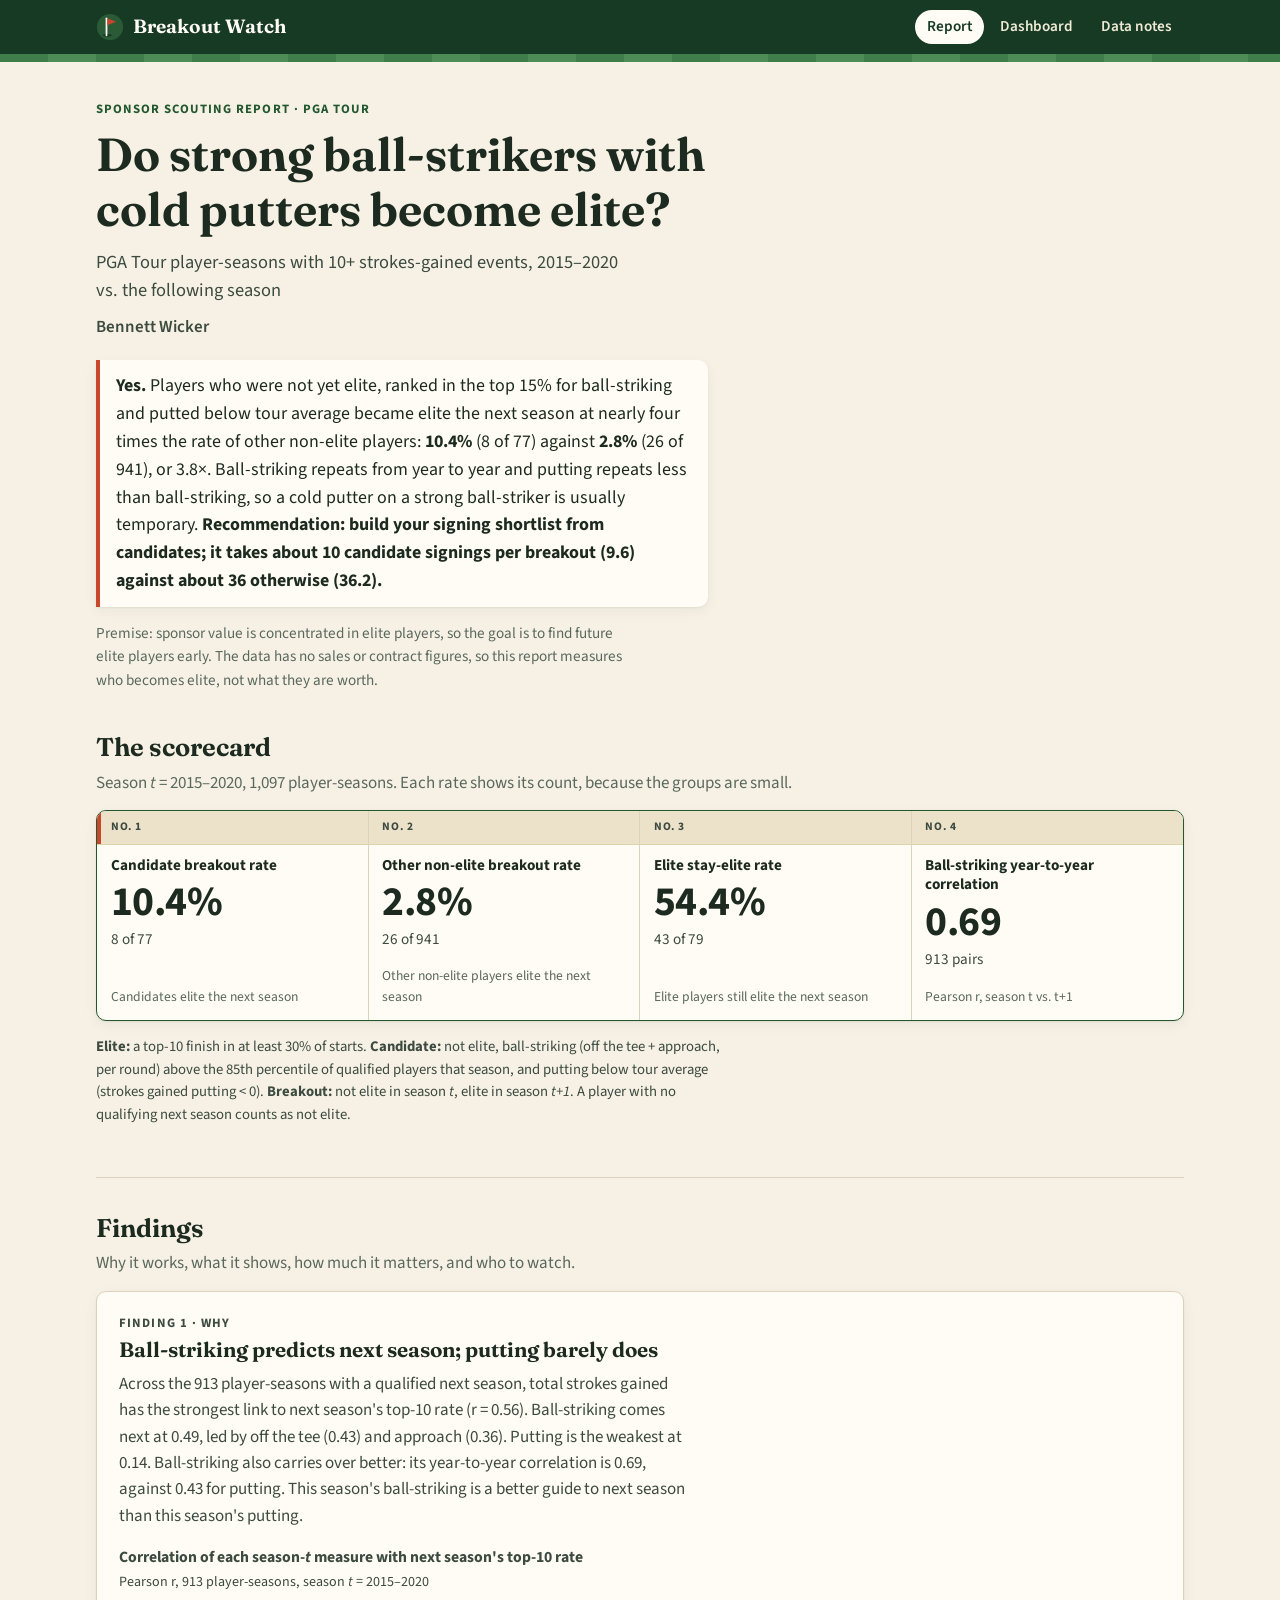
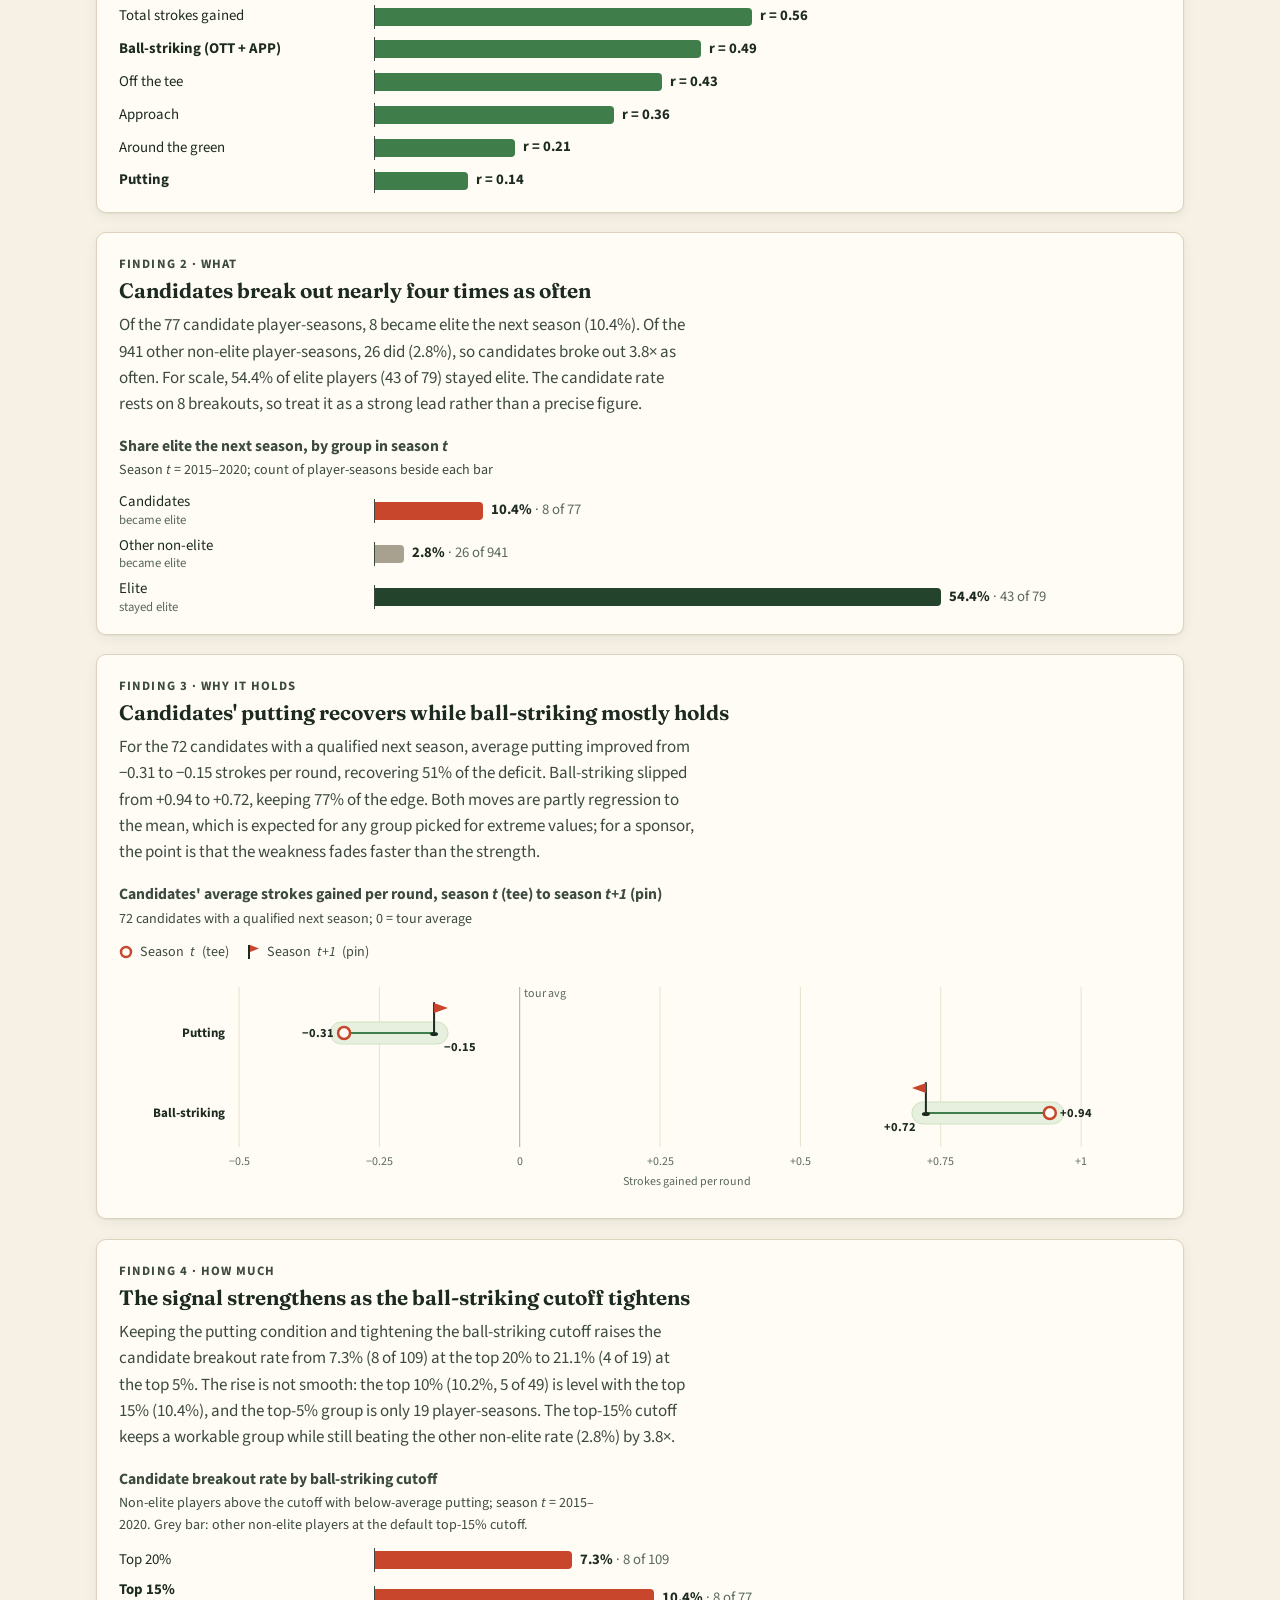
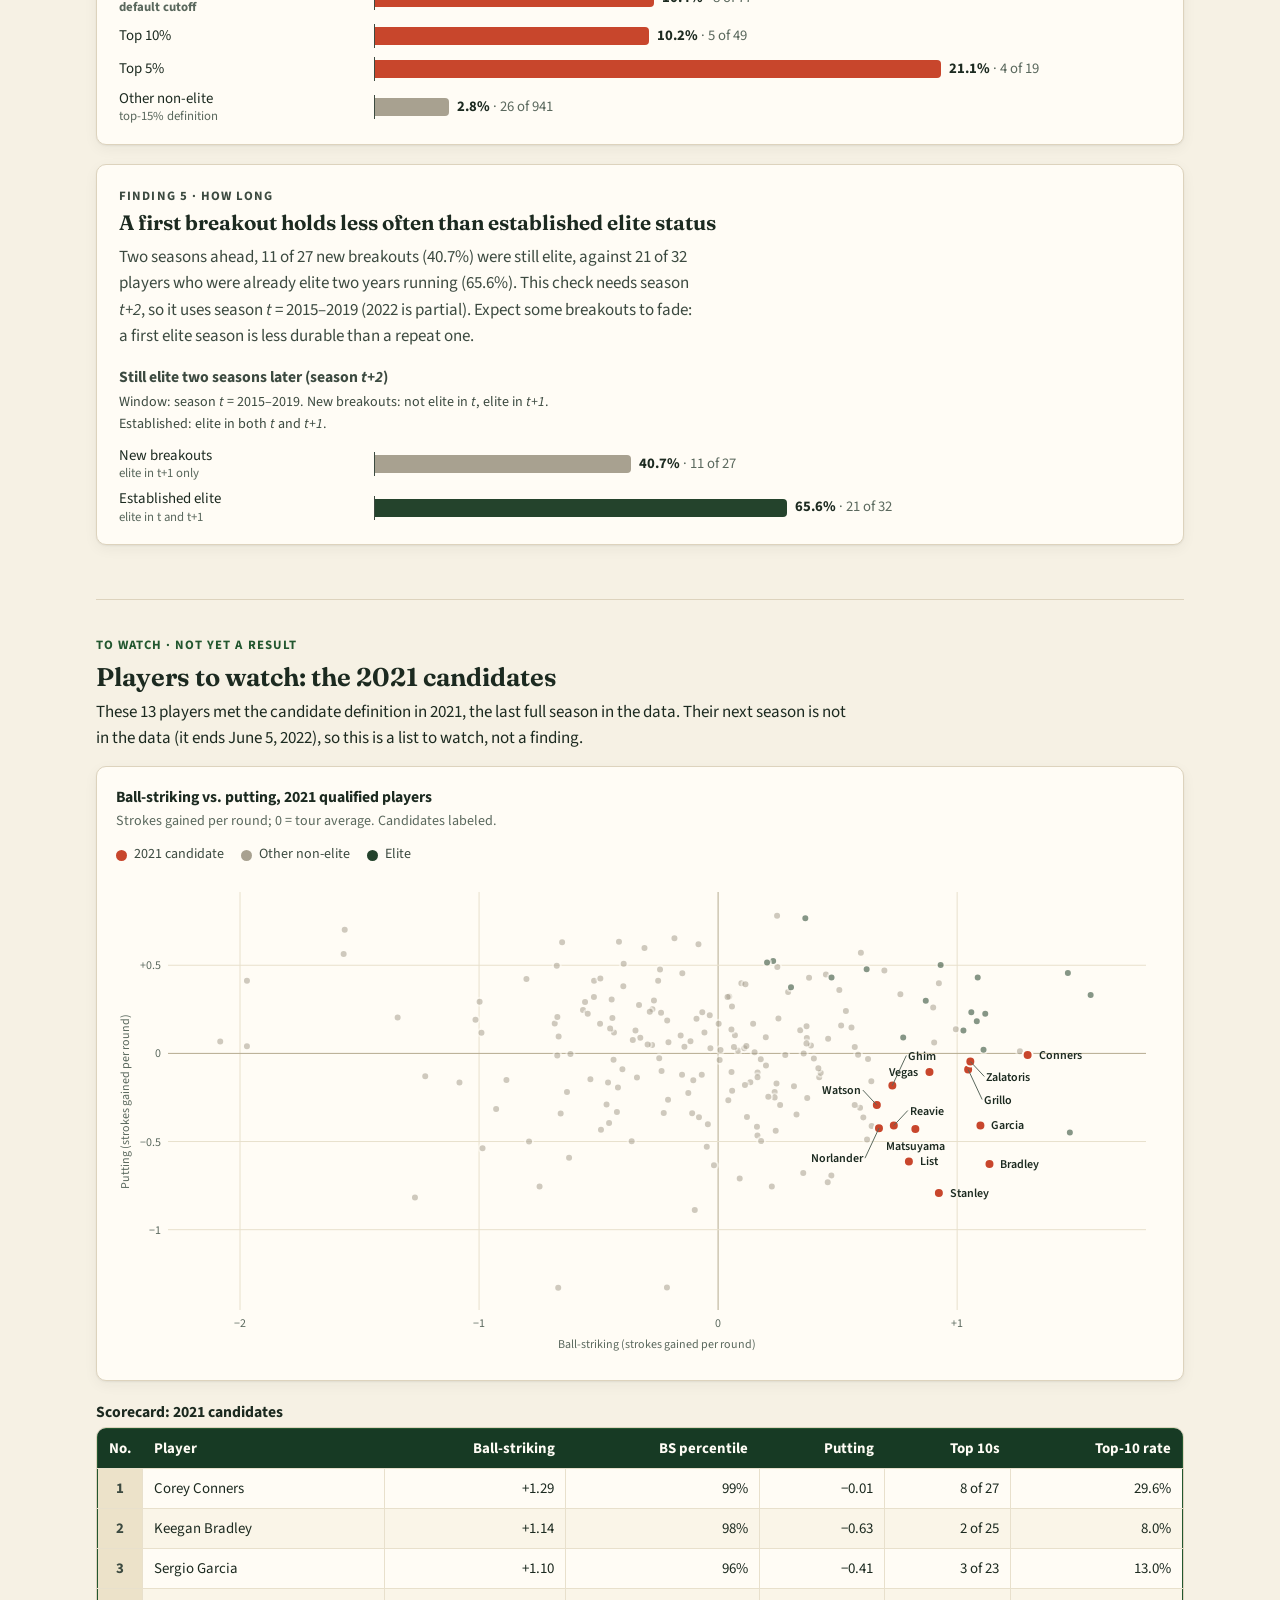
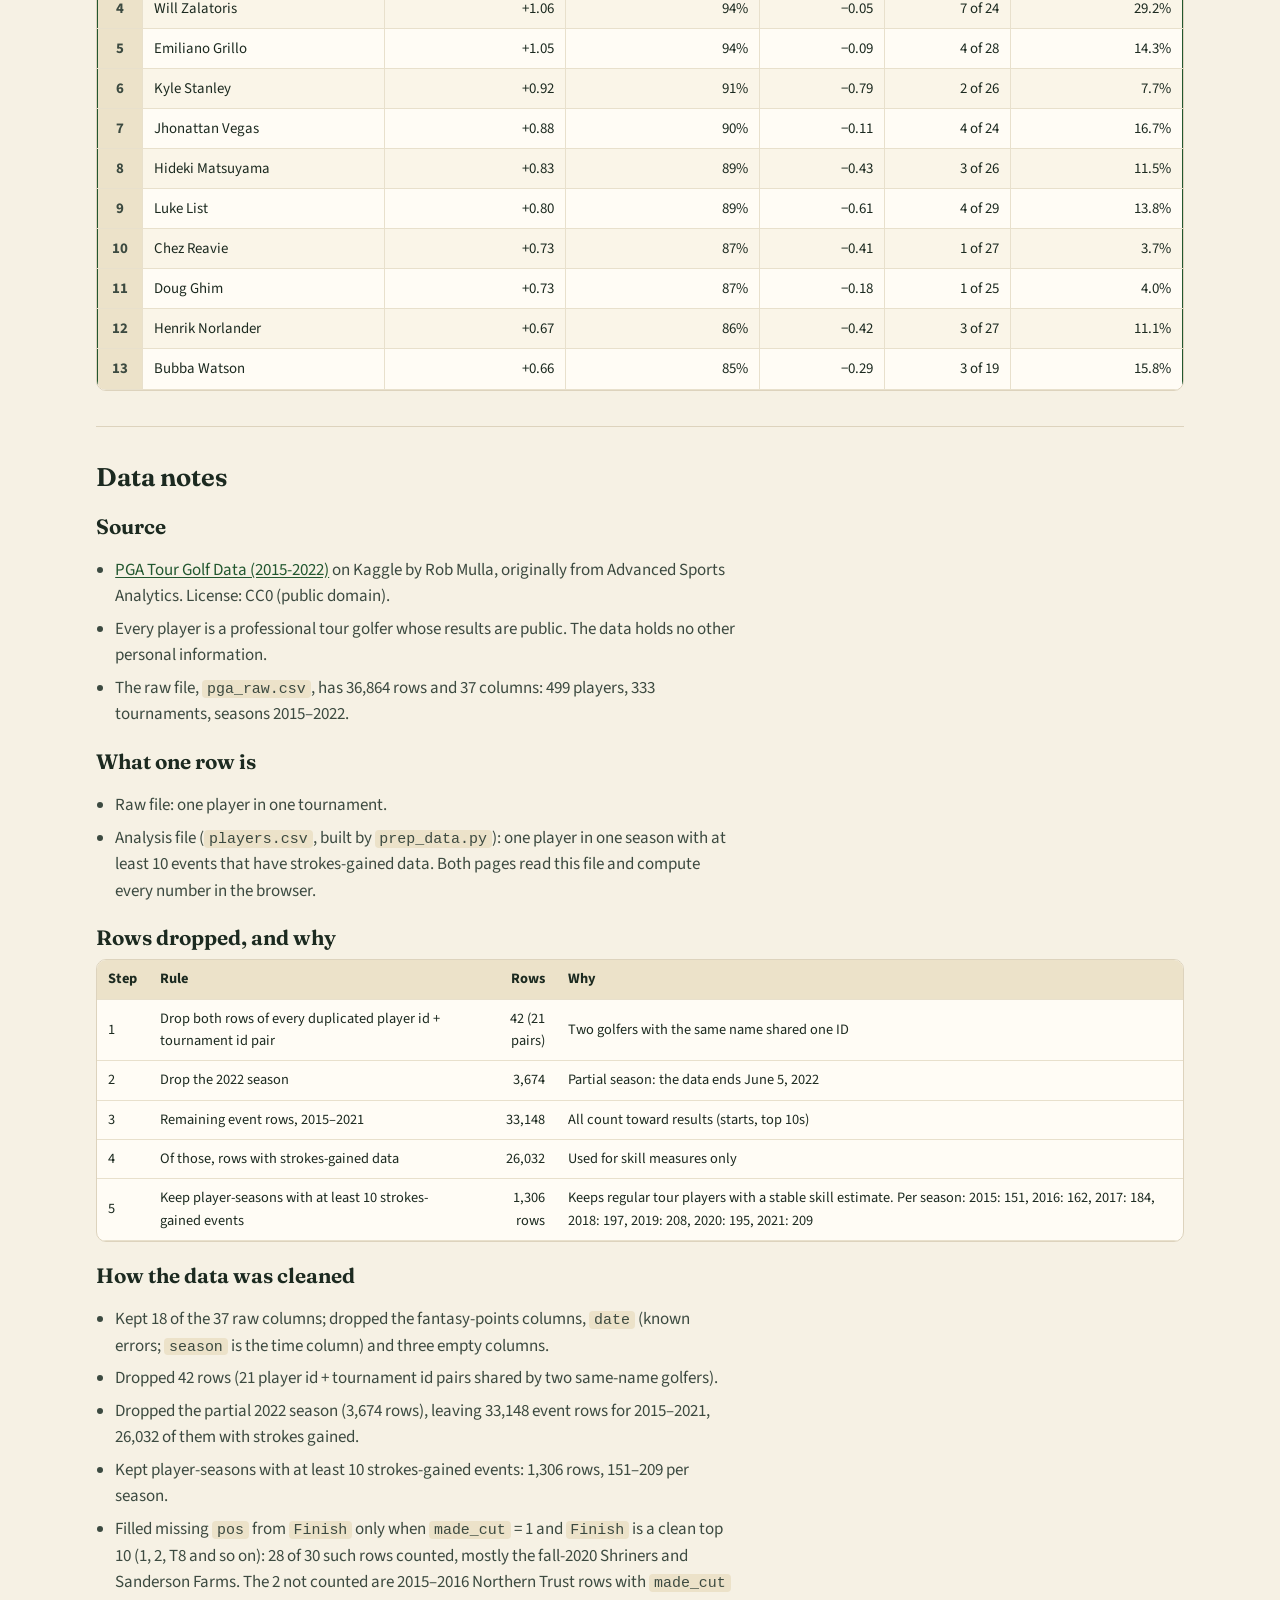
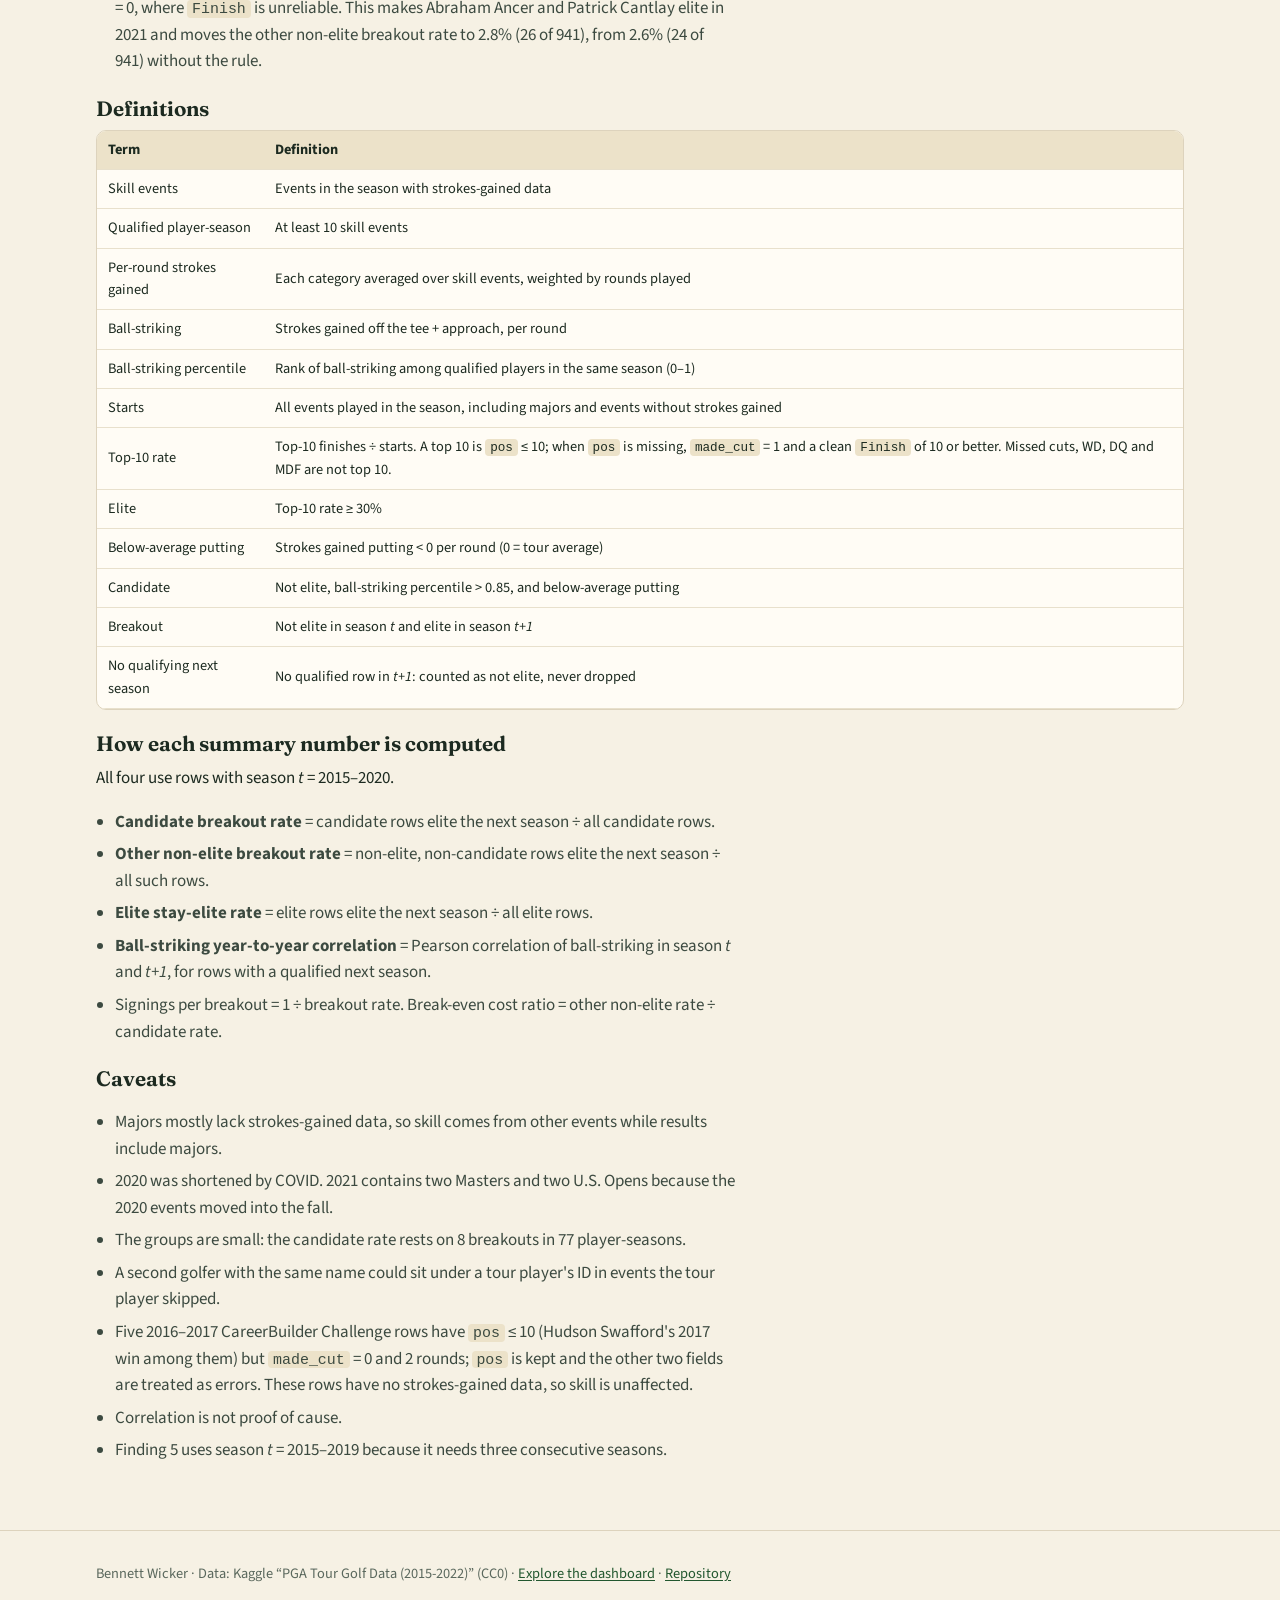
==== index.html @ f72bf5be "Add PGA breakout report, dashboard and data prep Report (index.html) and dashboard (dashboard.html) " ====
<!doctype html>
<html lang="en">
<head>
  <meta charset="utf-8">
  <meta name="viewport" content="width=device-width, initial-scale=1">
  <title>Breakout Watch: Report</title>
  <meta name="description" content="Do PGA Tour players with top-15% ball-striking and below-average putting become elite the next season more often than other players? Player-seasons 2015–2020.">
  <link rel="icon" href="data:image/svg+xml,%3Csvg xmlns='http://www.w3.org/2000/svg' viewBox='0 0 32 32'%3E%3Ccircle cx='16' cy='16' r='16' fill='%23173a24'/%3E%3Cpath d='M12 7v19' stroke='%23fffcf5' stroke-width='2.2' stroke-linecap='round'/%3E%3Cpath d='M13 7l10 4-10 4z' fill='%23c8462c'/%3E%3C/svg%3E">
  <link rel="preconnect" href="https://fonts.googleapis.com">
  <link rel="preconnect" href="https://fonts.gstatic.com" crossorigin>
  <link href="https://fonts.googleapis.com/css2?family=Fraunces:opsz,wght@9..144,600;9..144,700&family=Source+Sans+3:wght@400;600;700&display=swap" rel="stylesheet">
  <link rel="stylesheet" href="styles.css">
</head>
<body>
  <nav class="nav" aria-label="Site">
    <div class="nav-inner">
      <a class="brand" href="index.html">
        <svg width="28" height="28" viewBox="0 0 32 32" aria-hidden="true"><circle cx="16" cy="16" r="15" fill="#2a5a36"/><ellipse cx="13" cy="25.5" rx="5" ry="1.6" fill="#173a24"/><path d="M12 6v19.5" stroke="#fffcf5" stroke-width="2" stroke-linecap="round"/><path d="M13 6l10 4-10 4z" fill="#c8462c"/></svg>
        Breakout Watch
      </a>
      <div class="nav-links">
        <a href="index.html" aria-current="page">Report</a>
        <a href="dashboard.html">Dashboard</a>
        <a href="index.html#data-notes">Data notes</a>
      </div>
    </div>
  </nav>

  <main>
    <header class="page-head wrap">
      <p class="kicker">Sponsor scouting report · PGA Tour</p>
      <h1>Do strong ball-strikers with cold putters become elite?</h1>
      <p class="subtitle">PGA Tour player-seasons with 10+ strokes-gained events, 2015–2020 vs. the following season</p>
      <p class="byline">Bennett Wicker</p>
    </header>

    <div class="wrap">
      <div id="load-error" hidden class="error-box"></div>

      <p class="lede recommend">
        <strong>Yes.</strong> Players who were not yet elite, ranked in the top 15% for ball-striking and putted below tour average
        became elite the next season at nearly four times the rate of other non-elite players:
        <strong><span data-k="cand.rate">…</span></strong> (<span data-k="cand.of">…</span>) against
        <strong><span data-k="other.rate">…</span></strong> (<span data-k="other.of">…</span>), or <span data-k="ratio">…</span>×.
        Ball-striking repeats from year to year and putting repeats less than ball-striking, so a cold putter on a strong ball-striker is usually temporary.
        <strong>Recommendation: build your signing shortlist from candidates; it takes about <span data-k="cand.signRound">…</span> candidate signings per breakout
        (<span data-k="cand.sign">…</span>) against about <span data-k="other.signRound">…</span> otherwise (<span data-k="other.sign">…</span>).</strong>
      </p>
      <p class="premise">
        Premise: sponsor value is concentrated in elite players, so the goal is to find future elite players early.
        The data has no sales or contract figures, so this report measures who becomes elite, not what they are worth.
      </p>
    </div>

    <section class="wrap" aria-labelledby="cards-h">
      <h2 id="cards-h">The scorecard</h2>
      <p class="muted">Season <i>t</i> = 2015–2020, <span data-k="rows">…</span> player-seasons. Each rate shows its count, because the groups are small.</p>
      <div class="cards" id="cards"></div>
      <p class="defs">
        <b>Elite:</b> a top-10 finish in at least 30% of starts.
        <b>Candidate:</b> not elite, ball-striking (off the tee + approach, per round) above the 85th percentile of qualified players that season, and putting below tour average (strokes gained putting &lt; 0).
        <b>Breakout:</b> not elite in season <i>t</i>, elite in season <i>t+1</i>. A player with no qualifying next season counts as not elite.
      </p>
    </section>

    <hr class="section-rule wrap">

    <section class="wrap" aria-labelledby="findings-h">
      <h2 id="findings-h">Findings</h2>
      <p class="muted">Why it works, what it shows, how much it matters, and who to watch.</p>

      <article class="finding">
        <p class="kicker">Finding 1 · Why</p>
        <h3>Ball-striking predicts next season; putting barely does</h3>
        <p>
          Across the <span data-k="f1.n">…</span> player-seasons with a qualified next season, total strokes gained has the strongest link to next season's
          top-10 rate (r = <span data-k="f1.sg_total">…</span>). Ball-striking comes next at <span data-k="f1.ball_striking">…</span>,
          led by off the tee (<span data-k="f1.sg_ott">…</span>) and approach (<span data-k="f1.sg_app">…</span>). Putting is the weakest at
          <span data-k="f1.sg_putt">…</span>. Ball-striking also carries over better: its year-to-year correlation is <span data-k="bs.r">…</span>,
          against <span data-k="putt.r">…</span> for putting. This season's ball-striking is a better guide to next season than this season's putting.
        </p>
        <p class="chart-title">Correlation of each season-<i>t</i> measure with next season's top-10 rate</p>
        <p class="chart-sub">Pearson r, <span data-k="f1.n">…</span> player-seasons, season <i>t</i> = 2015–2020</p>
        <div class="chart" id="f1-chart"></div>
      </article>

      <article class="finding">
        <p class="kicker">Finding 2 · What</p>
        <h3>Candidates break out nearly four times as often</h3>
        <p>
          Of the <span data-k="cand.n">…</span> candidate player-seasons, <span data-k="cand.hits">…</span> became elite the next season
          (<span data-k="cand.rate">…</span>). Of the <span data-k="other.n">…</span> other non-elite player-seasons, <span data-k="other.hits">…</span> did
          (<span data-k="other.rate">…</span>), so candidates broke out <span data-k="ratio">…</span>× as often. For scale, <span data-k="elite.rate">…</span>
          of elite players (<span data-k="elite.of">…</span>) stayed elite. The candidate rate rests on <span data-k="cand.hits">…</span> breakouts,
          so treat it as a strong lead rather than a precise figure.
        </p>
        <p class="chart-title">Share elite the next season, by group in season <i>t</i></p>
        <p class="chart-sub">Season <i>t</i> = 2015–2020; count of player-seasons beside each bar</p>
        <div class="chart" id="f2-chart"></div>
      </article>

      <article class="finding">
        <p class="kicker">Finding 3 · Why it holds</p>
        <h3>Candidates' putting recovers while ball-striking mostly holds</h3>
        <p>
          For the <span data-k="f3.n">…</span> candidates with a qualified next season, average putting improved from
          <span data-k="f3.puttFrom">…</span> to <span data-k="f3.puttTo">…</span> strokes per round, recovering
          <span data-k="f3.puttRecovered">…</span> of the deficit. Ball-striking slipped from <span data-k="f3.bsFrom">…</span> to
          <span data-k="f3.bsTo">…</span>, keeping <span data-k="f3.bsKept">…</span> of the edge. Both moves are partly regression to the mean,
          which is expected for any group picked for extreme values; for a sponsor, the point is that the weakness fades faster than the strength.
        </p>
        <p class="chart-title">Candidates' average strokes gained per round, season <i>t</i> (tee) to season <i>t+1</i> (pin)</p>
        <p class="chart-sub"><span data-k="f3.n">…</span> candidates with a qualified next season; 0 = tour average</p>
        <div class="legend" aria-hidden="true">
          <span><svg width="14" height="14"><circle cx="7" cy="7" r="5" fill="#fffcf5" stroke="#c8462c" stroke-width="2.5"/></svg> Season <i>t</i> (tee)</span>
          <span><svg width="14" height="16"><path d="M3 1v14" stroke="#1c2a20" stroke-width="2"/><path d="M4 1l9 3.5L4 8z" fill="#c8462c"/></svg> Season <i>t+1</i> (pin)</span>
        </div>
        <div class="chart" id="f3-chart"></div>
      </article>

      <article class="finding">
        <p class="kicker">Finding 4 · How much</p>
        <h3>The signal strengthens as the ball-striking cutoff tightens</h3>
        <p>
          Keeping the putting condition and tightening the ball-striking cutoff raises the candidate breakout rate from
          <span data-k="f4.20.rate">…</span> (<span data-k="f4.20.of">…</span>) at the top 20% to <span data-k="f4.5.rate">…</span>
          (<span data-k="f4.5.of">…</span>) at the top 5%. The rise is not smooth: the top 10% (<span data-k="f4.10.rate">…</span>,
          <span data-k="f4.10.of">…</span>) is level with the top 15% (<span data-k="f4.15.rate">…</span>), and the top-5% group is only
          <span data-k="f4.5.n">…</span> player-seasons. The top-15% cutoff keeps a workable group while still beating the other non-elite rate
          (<span data-k="other.rate">…</span>) by <span data-k="ratio">…</span>×.
        </p>
        <p class="chart-title">Candidate breakout rate by ball-striking cutoff</p>
        <p class="chart-sub">Non-elite players above the cutoff with below-average putting; season <i>t</i> = 2015–2020. Grey bar: other non-elite players at the default top-15% cutoff.</p>
        <div class="chart" id="f4-chart"></div>
      </article>

      <article class="finding">
        <p class="kicker">Finding 5 · How long</p>
        <h3>A first breakout holds less often than established elite status</h3>
        <p>
          Two seasons ahead, <span data-k="f5.b.hits">…</span> of <span data-k="f5.b.n">…</span> new breakouts (<span data-k="f5.b.rate">…</span>)
          were still elite, against <span data-k="f5.r.hits">…</span> of <span data-k="f5.r.n">…</span> players who were already elite two years running
          (<span data-k="f5.r.rate">…</span>). This check needs season <i>t+2</i>, so it uses season <i>t</i> = 2015–2019 (2022 is partial).
          Expect some breakouts to fade: a first elite season is less durable than a repeat one.
        </p>
        <p class="chart-title">Still elite two seasons later (season <i>t+2</i>)</p>
        <p class="chart-sub">Window: season <i>t</i> = 2015–2019. New breakouts: not elite in <i>t</i>, elite in <i>t+1</i>. Established: elite in both <i>t</i> and <i>t+1</i>.</p>
        <div class="chart" id="f5-chart"></div>
      </article>
    </section>

    <hr class="section-rule wrap">

    <section class="wrap" aria-labelledby="watch-h">
      <p class="kicker">To watch · not yet a result</p>
      <h2 id="watch-h">Players to watch: the 2021 candidates</h2>
      <p class="narrow">
        These <span data-k="watch.n">…</span> players met the candidate definition in 2021, the last full season in the data. Their next season
        is not in the data (it ends June 5, 2022), so this is a list to watch, not a finding.
      </p>
      <div class="panel">
        <p class="chart-title">Ball-striking vs. putting, 2021 qualified players</p>
        <p class="chart-sub">Strokes gained per round; 0 = tour average. Candidates labeled.</p>
        <div class="legend" aria-hidden="true">
          <span><i class="swatch candidate"></i> 2021 candidate</span>
          <span><i class="swatch other"></i> Other non-elite</span>
          <span><i class="swatch elite"></i> Elite</span>
        </div>
        <div class="chart" id="watch-chart"></div>
      </div>
      <p class="chart-title" style="margin-top:1.2rem">Scorecard: 2021 candidates</p>
      <div class="table-wrap">
        <table class="scorecard" id="watch-table" aria-label="2021 candidates to watch"></table>
      </div>
    </section>

    <hr class="section-rule wrap">

    <section class="wrap notes" id="data-notes" aria-labelledby="notes-h">
      <h2 id="notes-h">Data notes</h2>

      <h3>Source</h3>
      <ul>
        <li><a href="https://www.kaggle.com/datasets/robikscube/pga-tour-golf-data-20152022">PGA Tour Golf Data (2015-2022)</a> on Kaggle by Rob Mulla,
          originally from Advanced Sports Analytics. License: CC0 (public domain).</li>
        <li>Every player is a professional tour golfer whose results are public. The data holds no other personal information.</li>
        <li>The raw file, <code>pga_raw.csv</code>, has 36,864 rows and 37 columns: 499 players, 333 tournaments, seasons 2015–2022.</li>
      </ul>

      <h3>What one row is</h3>
      <ul>
        <li>Raw file: one player in one tournament.</li>
        <li>Analysis file (<code>players.csv</code>, built by <code>prep_data.py</code>): one player in one season with at least 10 events that have strokes-gained data.
          Both pages read this file and compute every number in the browser.</li>
      </ul>

      <h3>Rows dropped, and why</h3>
      <div class="table-wrap">
        <table>
          <thead><tr><th>Step</th><th>Rule</th><th class="n">Rows</th><th>Why</th></tr></thead>
          <tbody>
            <tr><td>1</td><td>Drop both rows of every duplicated player id + tournament id pair</td><td class="n">42 (21 pairs)</td><td>Two golfers with the same name shared one ID</td></tr>
            <tr><td>2</td><td>Drop the 2022 season</td><td class="n">3,674</td><td>Partial season: the data ends June 5, 2022</td></tr>
            <tr><td>3</td><td>Remaining event rows, 2015–2021</td><td class="n">33,148</td><td>All count toward results (starts, top 10s)</td></tr>
            <tr><td>4</td><td>Of those, rows with strokes-gained data</td><td class="n">26,032</td><td>Used for skill measures only</td></tr>
            <tr><td>5</td><td>Keep player-seasons with at least 10 strokes-gained events</td><td class="n"><span data-k="qual.total">…</span> rows</td><td>Keeps regular tour players with a stable skill estimate. Per season: <span data-k="qual.seasons">…</span></td></tr>
          </tbody>
        </table>
      </div>

      <h3>How the data was cleaned</h3>
      <ul>
        <li>Kept 18 of the 37 raw columns; dropped the fantasy-points columns, <code>date</code> (known errors; <code>season</code> is the time column) and three empty columns.</li>
        <li>Dropped 42 rows (21 player id + tournament id pairs shared by two same-name golfers).</li>
        <li>Dropped the partial 2022 season (3,674 rows), leaving 33,148 event rows for 2015–2021, 26,032 of them with strokes gained.</li>
        <li>Kept player-seasons with at least 10 strokes-gained events: <span data-k="qual.total">…</span> rows, <span data-k="qual.range">…</span> per season.</li>
        <li>Filled missing <code>pos</code> from <code>Finish</code> only when <code>made_cut</code> = 1 and <code>Finish</code> is a clean top 10 (1, 2, T8 and so on):
          28 of 30 such rows counted, mostly the fall-2020 Shriners and Sanderson Farms. The 2 not counted are 2015–2016 Northern Trust rows with
          <code>made_cut</code> = 0, where <code>Finish</code> is unreliable. This makes Abraham Ancer and Patrick Cantlay elite in 2021 and moves the other
          non-elite breakout rate to 2.8% (26 of 941), from 2.6% (24 of 941) without the rule.</li>
      </ul>

      <h3>Definitions</h3>
      <div class="table-wrap">
        <table>
          <thead><tr><th>Term</th><th>Definition</th></tr></thead>
          <tbody>
            <tr><td>Skill events</td><td>Events in the season with strokes-gained data</td></tr>
            <tr><td>Qualified player-season</td><td>At least 10 skill events</td></tr>
            <tr><td>Per-round strokes gained</td><td>Each category averaged over skill events, weighted by rounds played</td></tr>
            <tr><td>Ball-striking</td><td>Strokes gained off the tee + approach, per round</td></tr>
            <tr><td>Ball-striking percentile</td><td>Rank of ball-striking among qualified players in the same season (0–1)</td></tr>
            <tr><td>Starts</td><td>All events played in the season, including majors and events without strokes gained</td></tr>
            <tr><td>Top-10 rate</td><td>Top-10 finishes ÷ starts. A top 10 is <code>pos</code> ≤ 10; when <code>pos</code> is missing, <code>made_cut</code> = 1 and a clean <code>Finish</code> of 10 or better. Missed cuts, WD, DQ and MDF are not top 10.</td></tr>
            <tr><td>Elite</td><td>Top-10 rate ≥ 30%</td></tr>
            <tr><td>Below-average putting</td><td>Strokes gained putting &lt; 0 per round (0 = tour average)</td></tr>
            <tr><td>Candidate</td><td>Not elite, ball-striking percentile &gt; 0.85, and below-average putting</td></tr>
            <tr><td>Breakout</td><td>Not elite in season <i>t</i> and elite in season <i>t+1</i></td></tr>
            <tr><td>No qualifying next season</td><td>No qualified row in <i>t+1</i>: counted as not elite, never dropped</td></tr>
          </tbody>
        </table>
      </div>

      <h3>How each summary number is computed</h3>
      <p>All four use rows with season <i>t</i> = 2015–2020.</p>
      <ul>
        <li><b>Candidate breakout rate</b> = candidate rows elite the next season ÷ all candidate rows.</li>
        <li><b>Other non-elite breakout rate</b> = non-elite, non-candidate rows elite the next season ÷ all such rows.</li>
        <li><b>Elite stay-elite rate</b> = elite rows elite the next season ÷ all elite rows.</li>
        <li><b>Ball-striking year-to-year correlation</b> = Pearson correlation of ball-striking in season <i>t</i> and <i>t+1</i>, for rows with a qualified next season.</li>
        <li>Signings per breakout = 1 ÷ breakout rate. Break-even cost ratio = other non-elite rate ÷ candidate rate.</li>
      </ul>

      <h3>Caveats</h3>
      <ul>
        <li>Majors mostly lack strokes-gained data, so skill comes from other events while results include majors.</li>
        <li>2020 was shortened by COVID. 2021 contains two Masters and two U.S. Opens because the 2020 events moved into the fall.</li>
        <li>The groups are small: the candidate rate rests on <span data-k="cand.hits">…</span> breakouts in <span data-k="cand.n">…</span> player-seasons.</li>
        <li>A second golfer with the same name could sit under a tour player's ID in events the tour player skipped.</li>
        <li>Five 2016–2017 CareerBuilder Challenge rows have <code>pos</code> ≤ 10 (Hudson Swafford's 2017 win among them) but <code>made_cut</code> = 0 and
          2 rounds; <code>pos</code> is kept and the other two fields are treated as errors. These rows have no strokes-gained data, so skill is unaffected.</li>
        <li>Correlation is not proof of cause.</li>
        <li>Finding 5 uses season <i>t</i> = 2015–2019 because it needs three consecutive seasons.</li>
      </ul>
    </section>
  </main>

  <footer class="site-foot">
    <div class="wrap">
      Bennett Wicker · Data: Kaggle “PGA Tour Golf Data (2015-2022)” (CC0) ·
      <a href="dashboard.html">Explore the dashboard</a> ·
      <a href="https://github.com/bennettwick/pga-sponsor-dashboard">Repository</a>
    </div>
  </footer>

  <script src="analysis.js"></script>
  <script src="charts.js"></script>
  <script src="report.js"></script>
</body>
</html>
---- styles.css ----
/* Breakout Watch: shared look for the report and the dashboard. */
:root {
  --bg: #f6f1e4;          /* cream */
  --surface: #fffcf5;     /* card / chart surface */
  --sand: #ece2c9;
  --sand-2: #dfd1ae;
  --ink: #1c2a20;
  --ink-2: #3c4a40;
  --muted: #5a685d;
  --line: #ddd3bd;
  --grid: #e8e0cc;
  --green-900: #173a24;   /* nav */
  --green-700: #22572f;   /* links, headings accents */
  --green-500: #3f7d4a;
  --green-200: #cfe2c3;
  --green-100: #e7f0de;
  --flag: #c8462c;

  /* Chart identity: candidates are the only colored group. */
  --candidate: #c8462c;
  --other: #a8a190;
  --elite: #24432c;

  --radius: 10px;
  --shadow: 0 1px 2px rgba(28, 42, 32, 0.06), 0 4px 14px rgba(28, 42, 32, 0.05);
  --font-display: "Fraunces", Georgia, "Times New Roman", serif;
  --font-body: "Source Sans 3", "Segoe UI", system-ui, -apple-system, sans-serif;
}

* { box-sizing: border-box; }
html { -webkit-text-size-adjust: 100%; }
body {
  margin: 0;
  background: var(--bg);
  color: var(--ink);
  font-family: var(--font-body);
  font-size: 17px;
  line-height: 1.55;
}
a { color: var(--green-700); text-underline-offset: 2px; }
a:hover { color: var(--green-900); }
h1, h2, h3 { font-family: var(--font-display); line-height: 1.2; color: var(--ink); font-weight: 650; }
h2 { font-size: 1.6rem; margin: 0 0 0.4rem; }
h3 { font-size: 1.3rem; margin: 0 0 0.5rem; }
p { margin: 0 0 0.9rem; }
small, .muted { color: var(--muted); }
.num { font-variant-numeric: tabular-nums; }

/* ---------- navigation ---------- */
.nav {
  background: var(--green-900);
  color: #fffcf5;
  position: relative;
}
.nav::after { /* mowing stripes */
  content: "";
  display: block;
  height: 8px;
  background: repeating-linear-gradient(90deg, #3f7d4a 0 48px, #4d8c57 48px 96px);
}
.nav-inner {
  max-width: 1120px;
  margin: 0 auto;
  padding: 0.6rem 16px;
  display: flex;
  align-items: center;
  gap: 1.5rem;
  flex-wrap: wrap;
}
.brand {
  display: flex;
  align-items: center;
  gap: 0.55rem;
  color: #fffcf5;
  text-decoration: none;
  font-family: var(--font-display);
  font-size: 1.2rem;
  font-weight: 650;
}
.brand:hover { color: #fffcf5; }
.brand svg { flex: none; }
.nav-links { display: flex; gap: 0.25rem; margin-left: auto; flex-wrap: wrap; }
.nav-links a {
  color: #f1ead6;
  text-decoration: none;
  padding: 0.35rem 0.75rem;
  border-radius: 999px;
  font-weight: 600;
  font-size: 0.95rem;
}
.nav-links a:hover { background: rgba(255, 252, 245, 0.12); color: #fffcf5; }
.nav-links a[aria-current="page"] { background: #fffcf5; color: var(--green-900); }

/* ---------- layout ---------- */
.wrap { max-width: 1120px; margin: 0 auto; padding: 0 16px; }
.narrow { max-width: 760px; }
header.page-head { padding: 2.4rem 16px 1.2rem; }
.kicker {
  font-size: 0.8rem;
  font-weight: 700;
  letter-spacing: 0.08em;
  text-transform: uppercase;
  color: var(--green-700);
  margin: 0 0 0.4rem;
}
.page-head h1 { font-size: clamp(1.9rem, 4.6vw, 2.9rem); margin: 0 0 0.6rem; max-width: 22ch; }
.page-head .subtitle { font-size: 1.15rem; color: var(--ink-2); margin: 0 0 0.6rem; max-width: 60ch; }
.byline { font-weight: 600; color: var(--ink-2); margin: 0; }
.lede { font-size: 1.12rem; max-width: 68ch; }
.lede strong { color: var(--ink); }
.recommend {
  border-left: 4px solid var(--flag);
  background: var(--surface);
  padding: 0.8rem 1rem;
  border-radius: 0 var(--radius) var(--radius) 0;
  box-shadow: var(--shadow);
  max-width: 68ch;
}
.premise { font-size: 0.95rem; color: var(--muted); max-width: 68ch; }
section, section.wrap { padding-top: 1.6rem; padding-bottom: 1.6rem; }
.section-rule { border: 0; border-top: 1px solid var(--line); margin: 0.6rem auto; max-width: 1088px; padding: 0; }

/* ---------- scorecard tiles ---------- */
.cards {
  display: grid;
  grid-template-columns: repeat(4, minmax(0, 1fr));
  border: 1.5px solid var(--green-700);
  border-radius: var(--radius);
  overflow: hidden;
  background: var(--surface);
  box-shadow: var(--shadow);
}
.card { border-right: 1px solid var(--line); display: flex; flex-direction: column; }
.card:last-child { border-right: 0; }
.card-head {
  background: var(--sand);
  border-bottom: 1px solid var(--sand-2);
  padding: 0.45rem 0.85rem;
  display: flex;
  justify-content: space-between;
  align-items: baseline;
  gap: 0.5rem;
}
.card-hole { font-size: 0.72rem; font-weight: 700; letter-spacing: 0.08em; text-transform: uppercase; color: var(--ink-2); }
.card-label { font-weight: 700; font-size: 0.95rem; padding: 0.7rem 0.85rem 0; color: var(--ink); line-height: 1.3; }
.card-value { font-size: 2.6rem; font-weight: 700; line-height: 1.1; padding: 0.3rem 0.85rem 0; letter-spacing: -0.01em; }
.card-count { padding: 0.15rem 0.85rem 0.8rem; color: var(--ink-2); font-size: 0.95rem; }
.card-note { padding: 0 0.85rem 0.85rem; color: var(--muted); font-size: 0.85rem; margin-top: auto; }
.card.is-candidate .card-head { box-shadow: inset 4px 0 0 var(--candidate); }
.card .too-few { font-size: 1.05rem; font-weight: 600; color: var(--ink-2); padding: 0.6rem 0.85rem 0; }
.defs { font-size: 0.92rem; color: var(--ink-2); margin-top: 0.9rem; max-width: 90ch; }

/* ---------- findings ---------- */
.finding {
  background: var(--surface);
  border: 1px solid var(--line);
  border-radius: var(--radius);
  box-shadow: var(--shadow);
  padding: 1.4rem 1.4rem 1.2rem;
  margin: 0 0 1.2rem;
}
.finding .kicker { margin-bottom: 0.25rem; }
.finding p { max-width: 72ch; color: var(--ink-2); }
.chart-title { font-weight: 700; font-size: 0.98rem; margin: 1rem 0 0.15rem; color: var(--ink); }
.chart-sub { font-size: 0.88rem; color: var(--muted); margin: 0 0 0.7rem; }
.chart { position: relative; width: 100%; }
.legend { display: flex; flex-wrap: wrap; gap: 0.4rem 1.1rem; font-size: 0.88rem; color: var(--ink-2); margin: 0.2rem 0 0.6rem; }
.legend span { display: inline-flex; align-items: center; gap: 0.4rem; }
.swatch { width: 11px; height: 11px; border-radius: 50%; display: inline-block; }
.swatch.candidate { background: var(--candidate); }
.swatch.other { background: var(--other); }
.swatch.elite { background: var(--elite); }
.swatch.ring { background: transparent; border: 2px solid var(--ink); width: 13px; height: 13px; }

/* HTML bar chart */
.bars { display: grid; grid-template-columns: minmax(9rem, 15rem) 1fr; gap: 0.55rem 0.9rem; align-items: center; }
.bar-label { font-size: 0.93rem; color: var(--ink); line-height: 1.25; }
.bar-label .bar-sub { display: block; font-size: 0.8rem; color: var(--muted); }
.bar-track { display: flex; align-items: center; min-height: 24px; border-left: 1px solid var(--ink-2); }
.bar-fill { height: 18px; border-radius: 0 4px 4px 0; flex: none; min-width: 2px; }
.bar-fill.candidate { background: var(--candidate); }
.bar-fill.other { background: var(--other); }
.bar-fill.elite { background: var(--elite); }
.bar-fill.neutral { background: var(--green-500); }
.bar-value { padding-left: 0.5rem; font-size: 0.92rem; white-space: nowrap; color: var(--ink); font-variant-numeric: tabular-nums; }
.bar-value b { font-weight: 700; }
.bar-value .of { color: var(--muted); }
.bar-label.bar-row-selected { font-weight: 700; }

/* SVG charts */
svg text { font-family: var(--font-body); fill: var(--ink-2); }
.axis-line { stroke: var(--ink-2); stroke-width: 1; }
.grid-line { stroke: var(--grid); stroke-width: 1; }
.zero-line { stroke: #b6ab90; stroke-width: 1; }
.axis-label { font-size: 12px; fill: var(--muted); }
.tick-label { font-size: 12px; fill: var(--muted); font-variant-numeric: tabular-nums; }
.pt { stroke: var(--surface); stroke-width: 2; }
.pt.candidate { fill: var(--candidate); }
.pt.other { fill: var(--other); }
.pt.elite { fill: var(--elite); }
.pt.faded { opacity: 0.55; }
.pt-ring { fill: none; stroke: var(--ink); stroke-width: 1.5; }
.pt-label { font-size: 12px; fill: var(--ink); font-weight: 600; }
.leader { stroke: var(--muted); stroke-width: 1; }
.pt-focus { fill: none; stroke: var(--ink); stroke-width: 2; }
.fairway { fill: var(--green-100); stroke: var(--green-200); stroke-width: 1; }
.hole-line { stroke: var(--green-500); stroke-width: 2; stroke-linecap: round; }
.tee { fill: var(--surface); stroke: var(--candidate); stroke-width: 2.5; }
.pin-pole { stroke: var(--ink); stroke-width: 2; stroke-linecap: round; }
.pin-flag { fill: var(--candidate); }
.cup { fill: var(--ink); }
.val-label { font-size: 12.5px; font-weight: 700; fill: var(--ink); font-variant-numeric: tabular-nums; }
.row-label { font-size: 13px; font-weight: 700; fill: var(--ink); }
.threshold { stroke: var(--flag); stroke-width: 1.5; stroke-dasharray: 5 4; }
.mini-line { fill: none; stroke: var(--green-700); stroke-width: 2; stroke-linejoin: round; stroke-linecap: round; }
.mini-dot { fill: var(--green-700); stroke: var(--surface); stroke-width: 2; }
.mini-dot.is-elite { fill: var(--elite); }
.mini-dot.is-candidate { fill: var(--candidate); }

.tooltip {
  position: fixed;
  z-index: 50;
  pointer-events: none;
  background: var(--ink);
  color: #fffcf5;
  font-size: 0.85rem;
  line-height: 1.35;
  padding: 0.45rem 0.6rem;
  border-radius: 6px;
  max-width: 260px;
  box-shadow: 0 4px 14px rgba(0, 0, 0, 0.2);
  opacity: 0;
  transform: translate(-50%, calc(-100% - 12px));
}
.tooltip.show { opacity: 1; }
.tooltip b { color: #fffcf5; }

/* ---------- tables ---------- */
.table-wrap { overflow-x: auto; border: 1px solid var(--line); border-radius: var(--radius); background: var(--surface); }
table { border-collapse: collapse; width: 100%; font-size: 0.93rem; }
th, td { padding: 0.5rem 0.7rem; text-align: left; border-bottom: 1px solid var(--grid); white-space: nowrap; }
th { background: var(--sand); font-weight: 700; color: var(--ink); position: sticky; top: 0; }
td.n, th.n { text-align: right; font-variant-numeric: tabular-nums; }
tbody tr:hover { background: #fbf6e9; }

/* scorecard table (watch list) */
.scorecard { border: 1.5px solid var(--green-700); }
.scorecard th { background: var(--green-900); color: #fffcf5; }
.scorecard td { border-right: 1px solid var(--grid); }
.scorecard td:last-child { border-right: 0; }
.scorecard td.hole { text-align: center; font-weight: 700; color: var(--ink-2); background: var(--sand); width: 2.5rem; }
.scorecard tbody tr:nth-child(even) { background: #faf5e8; }

/* ---------- data notes ---------- */
.notes h3 { margin-top: 1.4rem; }
.notes ul { padding-left: 1.2rem; max-width: 80ch; }
.notes li { margin-bottom: 0.4rem; color: var(--ink-2); }
.notes table { font-size: 0.9rem; }
.notes td { white-space: normal; }
code { font-family: ui-monospace, Consolas, monospace; font-size: 0.88em; background: var(--sand); padding: 0.05rem 0.3rem; border-radius: 4px; }

footer.site-foot { padding: 2rem 0 2.5rem; color: var(--muted); font-size: 0.9rem; border-top: 1px solid var(--line); margin-top: 1.5rem; }

/* ---------- dashboard ---------- */
.filters {
  background: var(--surface);
  border: 1px solid var(--line);
  border-radius: var(--radius);
  box-shadow: var(--shadow);
  padding: 0.9rem 1rem;
  display: flex;
  flex-wrap: wrap;
  gap: 0.9rem 1.4rem;
  align-items: flex-end;
}
@media (min-width: 900px) {
  .filters { position: sticky; top: 0; z-index: 20; }
}
.field { display: flex; flex-direction: column; gap: 0.3rem; }
.field > label, .field > .field-label { font-size: 0.78rem; font-weight: 700; letter-spacing: 0.06em; text-transform: uppercase; color: var(--ink-2); }
.field-row { display: flex; gap: 0.35rem; align-items: center; flex-wrap: wrap; }
select, input[type="text"], input[type="search"], input[type="number"] {
  font: inherit;
  font-size: 0.95rem;
  color: var(--ink);
  background: #fff;
  border: 1px solid #cbbf9f;
  border-radius: 7px;
  padding: 0.38rem 0.55rem;
  min-height: 36px;
}
input[type="search"] { width: 14rem; max-width: 100%; }
select:focus, input:focus, button:focus-visible, .seg input:focus-visible + span { outline: 2px solid var(--green-500); outline-offset: 1px; }
button, .btn {
  font: inherit;
  font-size: 0.9rem;
  font-weight: 600;
  min-height: 36px;
  padding: 0.35rem 0.75rem;
  border-radius: 7px;
  border: 1px solid #cbbf9f;
  background: #fff;
  color: var(--ink);
  cursor: pointer;
}
button:hover { background: var(--green-100); }
button[aria-pressed="true"] { background: var(--green-700); border-color: var(--green-700); color: #fffcf5; }
.btn-reset { background: var(--flag); border-color: var(--flag); color: #fff; }
.btn-reset:hover { background: #a93a23; }
.seg { display: inline-flex; border: 1px solid #cbbf9f; border-radius: 7px; overflow: hidden; background: #fff; }
.seg label { position: relative; }
.seg input { position: absolute; opacity: 0; inset: 0; margin: 0; cursor: pointer; }
.seg span { display: block; padding: 0.38rem 0.7rem; font-size: 0.9rem; font-weight: 600; min-height: 36px; line-height: 1.5; border-right: 1px solid #e3d9c0; }
.seg label:last-child span { border-right: 0; }
.seg input:checked + span { background: var(--green-700); color: #fffcf5; }
.field > label.toggle { text-transform: none; letter-spacing: 0; font-size: 0.95rem; font-weight: 400; color: var(--ink); }
.toggle { display: inline-flex; align-items: center; gap: 0.45rem; font-size: 0.95rem; min-height: 36px; cursor: pointer; }
.toggle input { width: 18px; height: 18px; accent-color: var(--green-700); }

.status { margin: 0.9rem 0 0; font-size: 0.95rem; color: var(--ink-2); }
.status b { color: var(--ink); }
.grid-2 { display: grid; grid-template-columns: repeat(2, minmax(0, 1fr)); gap: 1.2rem; }
.panel {
  background: var(--surface);
  border: 1px solid var(--line);
  border-radius: var(--radius);
  box-shadow: var(--shadow);
  padding: 1.1rem 1.2rem 1rem;
  min-width: 0;
}
.panel h3 { font-size: 1.15rem; }
.panel .chart-title { margin-top: 0; }
.panel.full { grid-column: 1 / -1; }

.spotlight { border-left: 4px solid var(--green-700); }
.spotlight-head { display: flex; justify-content: space-between; align-items: baseline; gap: 1rem; flex-wrap: wrap; }
.tag { display: inline-block; font-size: 0.78rem; font-weight: 700; padding: 0.1rem 0.5rem; border-radius: 999px; background: var(--sand); color: var(--ink-2); }
.tag.candidate { background: #f6ddd5; color: #7c2716; }
.tag.elite { background: var(--green-100); color: var(--green-900); }

.cost-grid { display: grid; grid-template-columns: minmax(0, 18rem) minmax(0, 1fr); gap: 1.2rem 1.6rem; align-items: start; }
.cost-inputs .field { margin-bottom: 0.8rem; }
.money { display: flex; align-items: center; gap: 0.3rem; }
.money input { width: 10rem; }
.verdict { margin-top: 0.8rem; font-size: 0.98rem; color: var(--ink); }
.assume-tag { font-size: 0.75rem; font-weight: 700; letter-spacing: 0.08em; text-transform: uppercase; color: #7c2716; background: #f6ddd5; padding: 0.1rem 0.5rem; border-radius: 4px; }

th.sortable { cursor: pointer; user-select: none; }
th.sortable:hover { background: var(--sand-2); }
th .arrow { font-size: 0.75em; color: var(--ink-2); }
.table-scroll { max-height: 560px; overflow: auto; }
td button.linklike { background: none; border: 0; padding: 0; min-height: 0; color: var(--green-700); text-decoration: underline; font-weight: 600; font-size: inherit; cursor: pointer; }

.error-box { background: #f6ddd5; border: 1px solid #e0a796; color: #5d1d10; padding: 1rem; border-radius: var(--radius); margin: 1rem 0; }

/* ---------- small screens ---------- */
@media (max-width: 860px) {
  .cards { grid-template-columns: repeat(2, minmax(0, 1fr)); }
  .card:nth-child(2) { border-right: 0; }
  .card:nth-child(-n + 2) { border-bottom: 1px solid var(--line); }
  .grid-2 { grid-template-columns: 1fr; }
  .cost-grid { grid-template-columns: 1fr; }
}
@media (max-width: 560px) {
  body { font-size: 16px; }
  .bars { grid-template-columns: 1fr; gap: 0.15rem; }
  .bar-label { margin-top: 0.45rem; }
  .card-value { font-size: 2.1rem; }
  .finding { padding: 1.1rem 1rem 1rem; }
  .nav-inner { gap: 0.6rem; }
  .nav-links { margin-left: 0; }
}
@media (max-width: 380px) {
  .cards { grid-template-columns: 1fr; }
  .card { border-right: 0; border-bottom: 1px solid var(--line); }
}
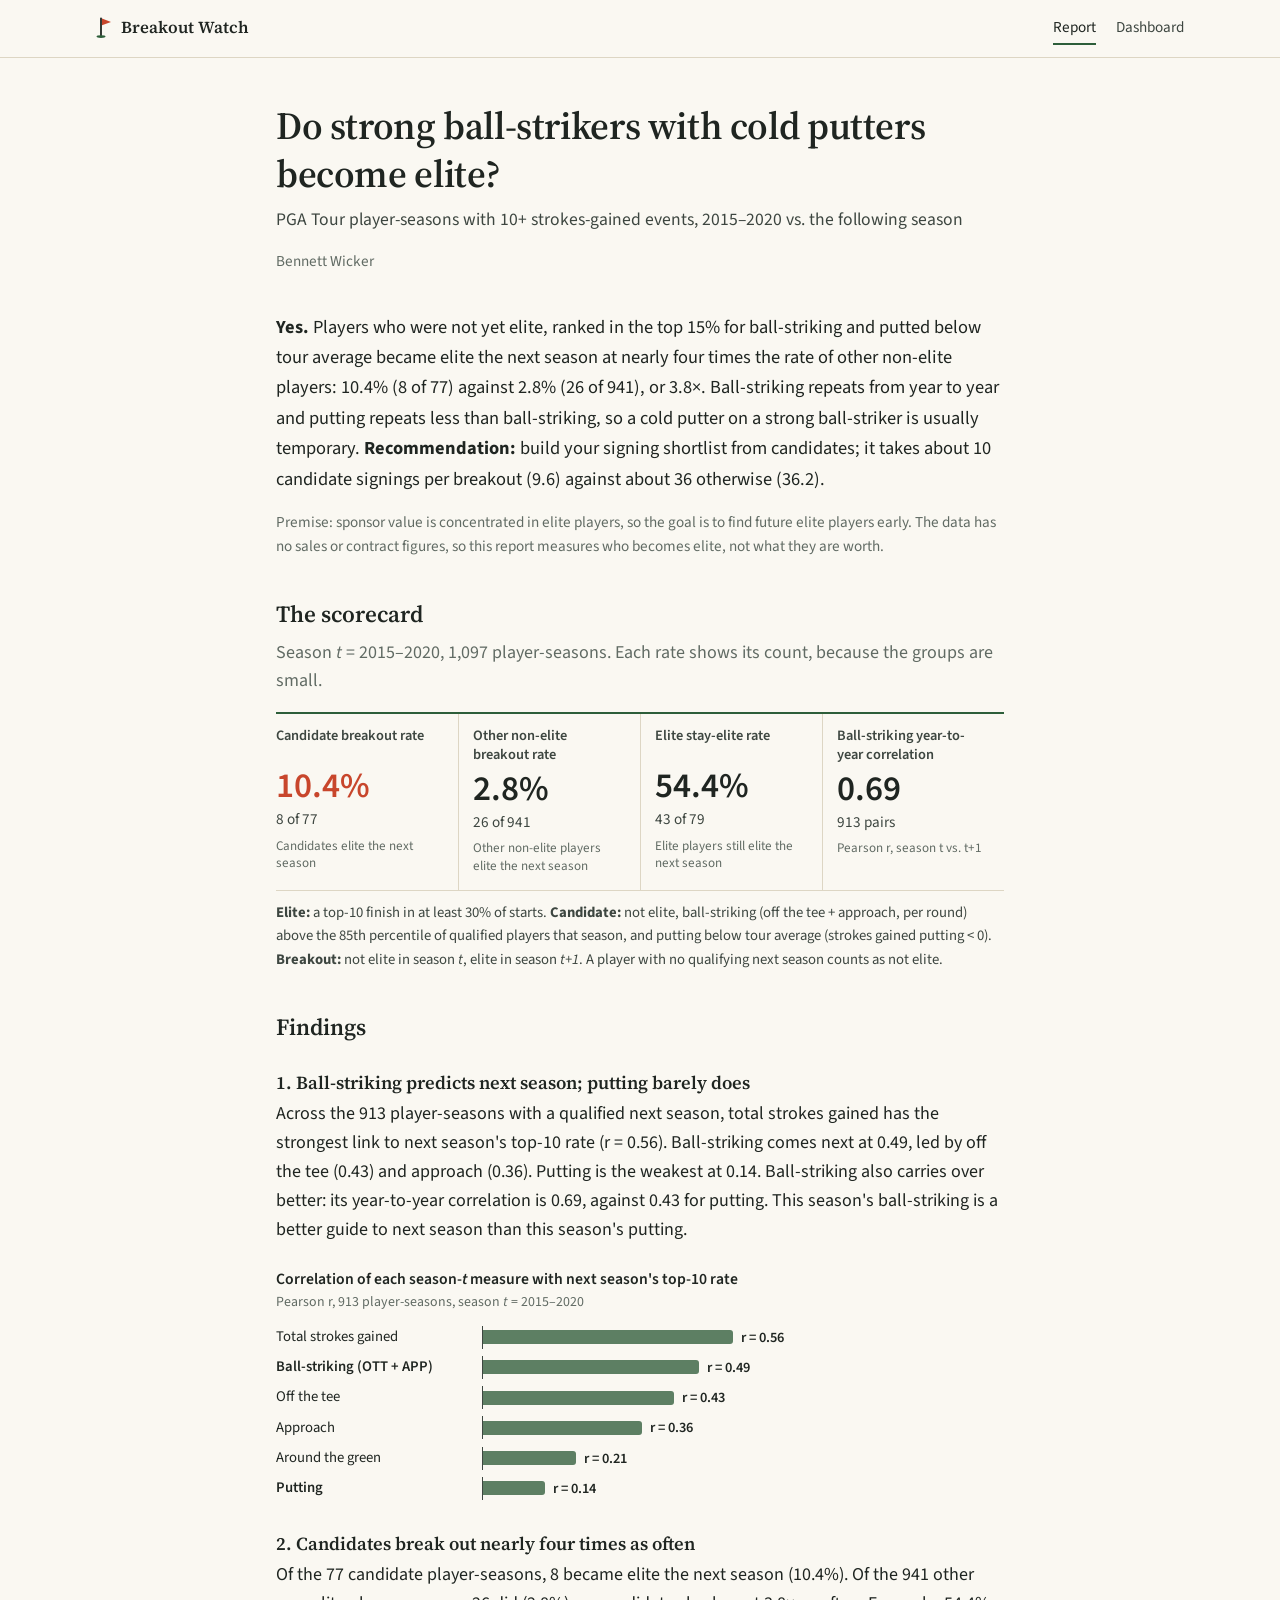
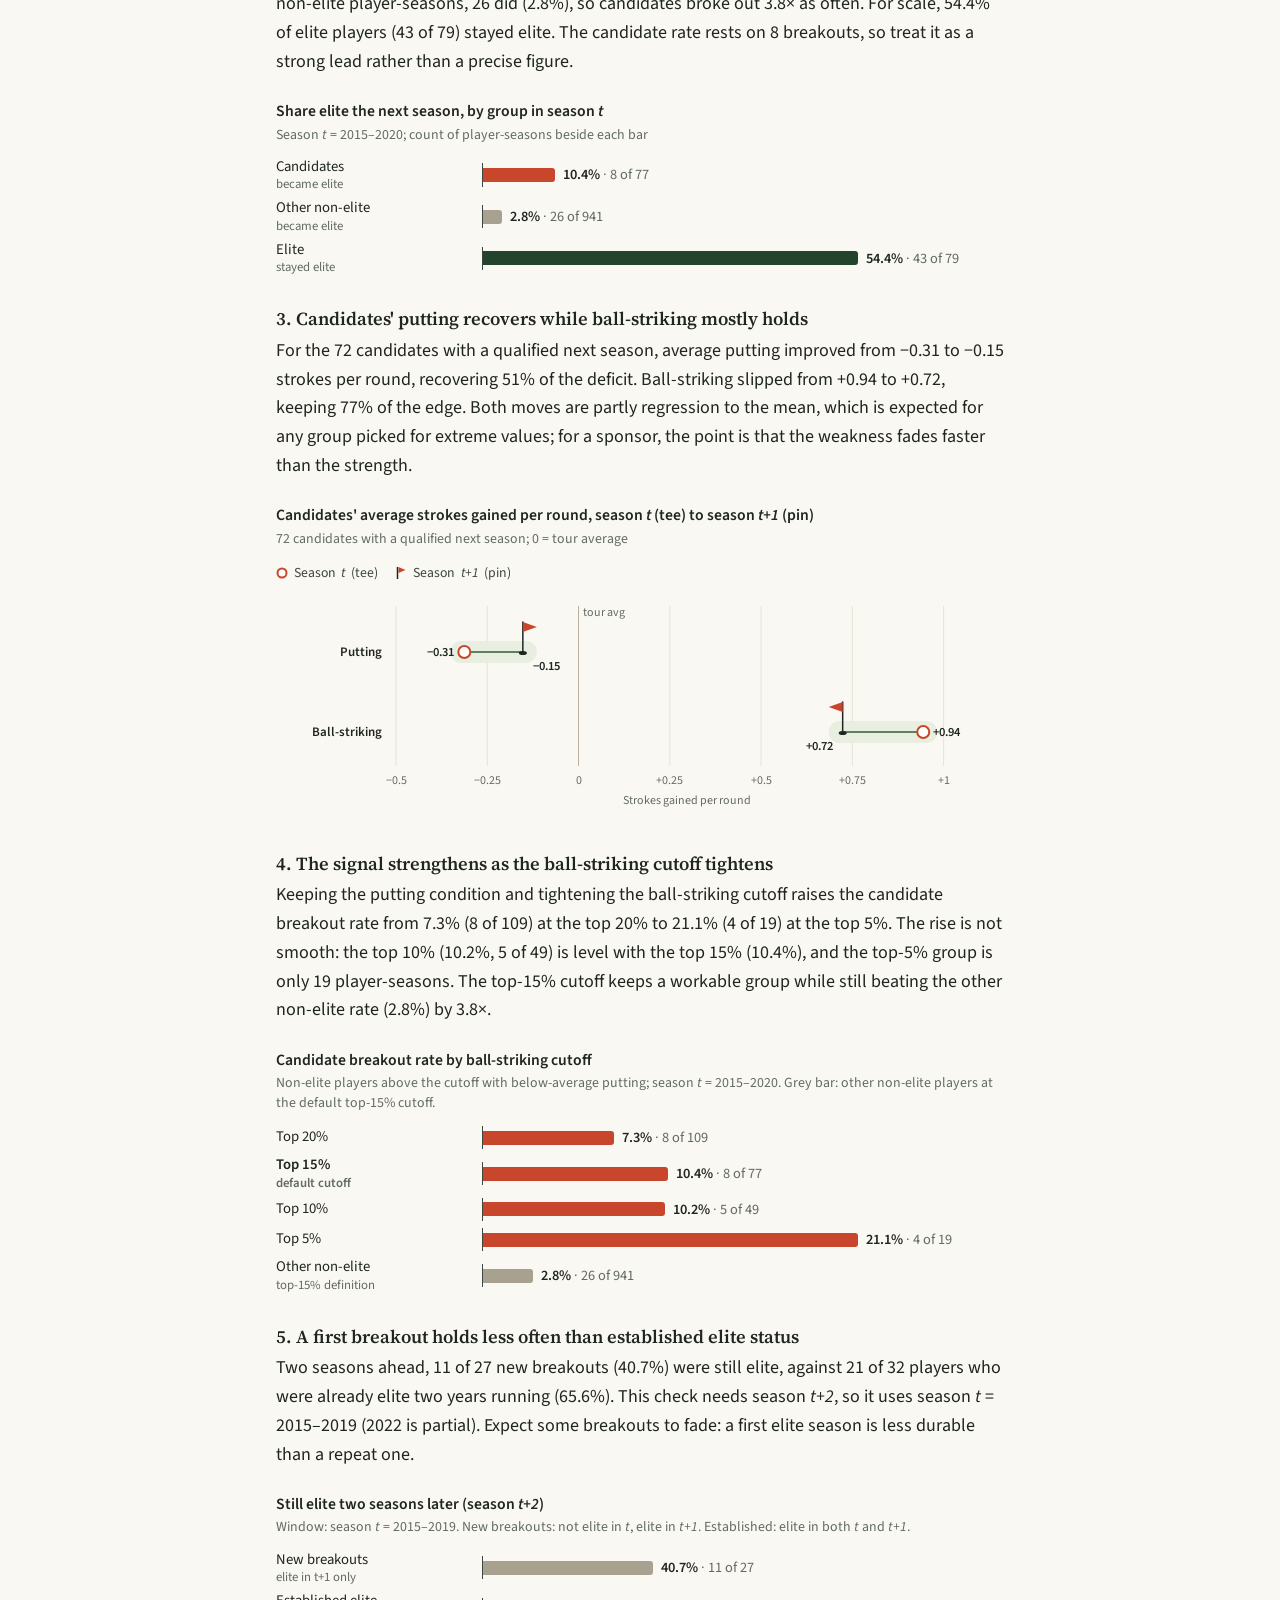
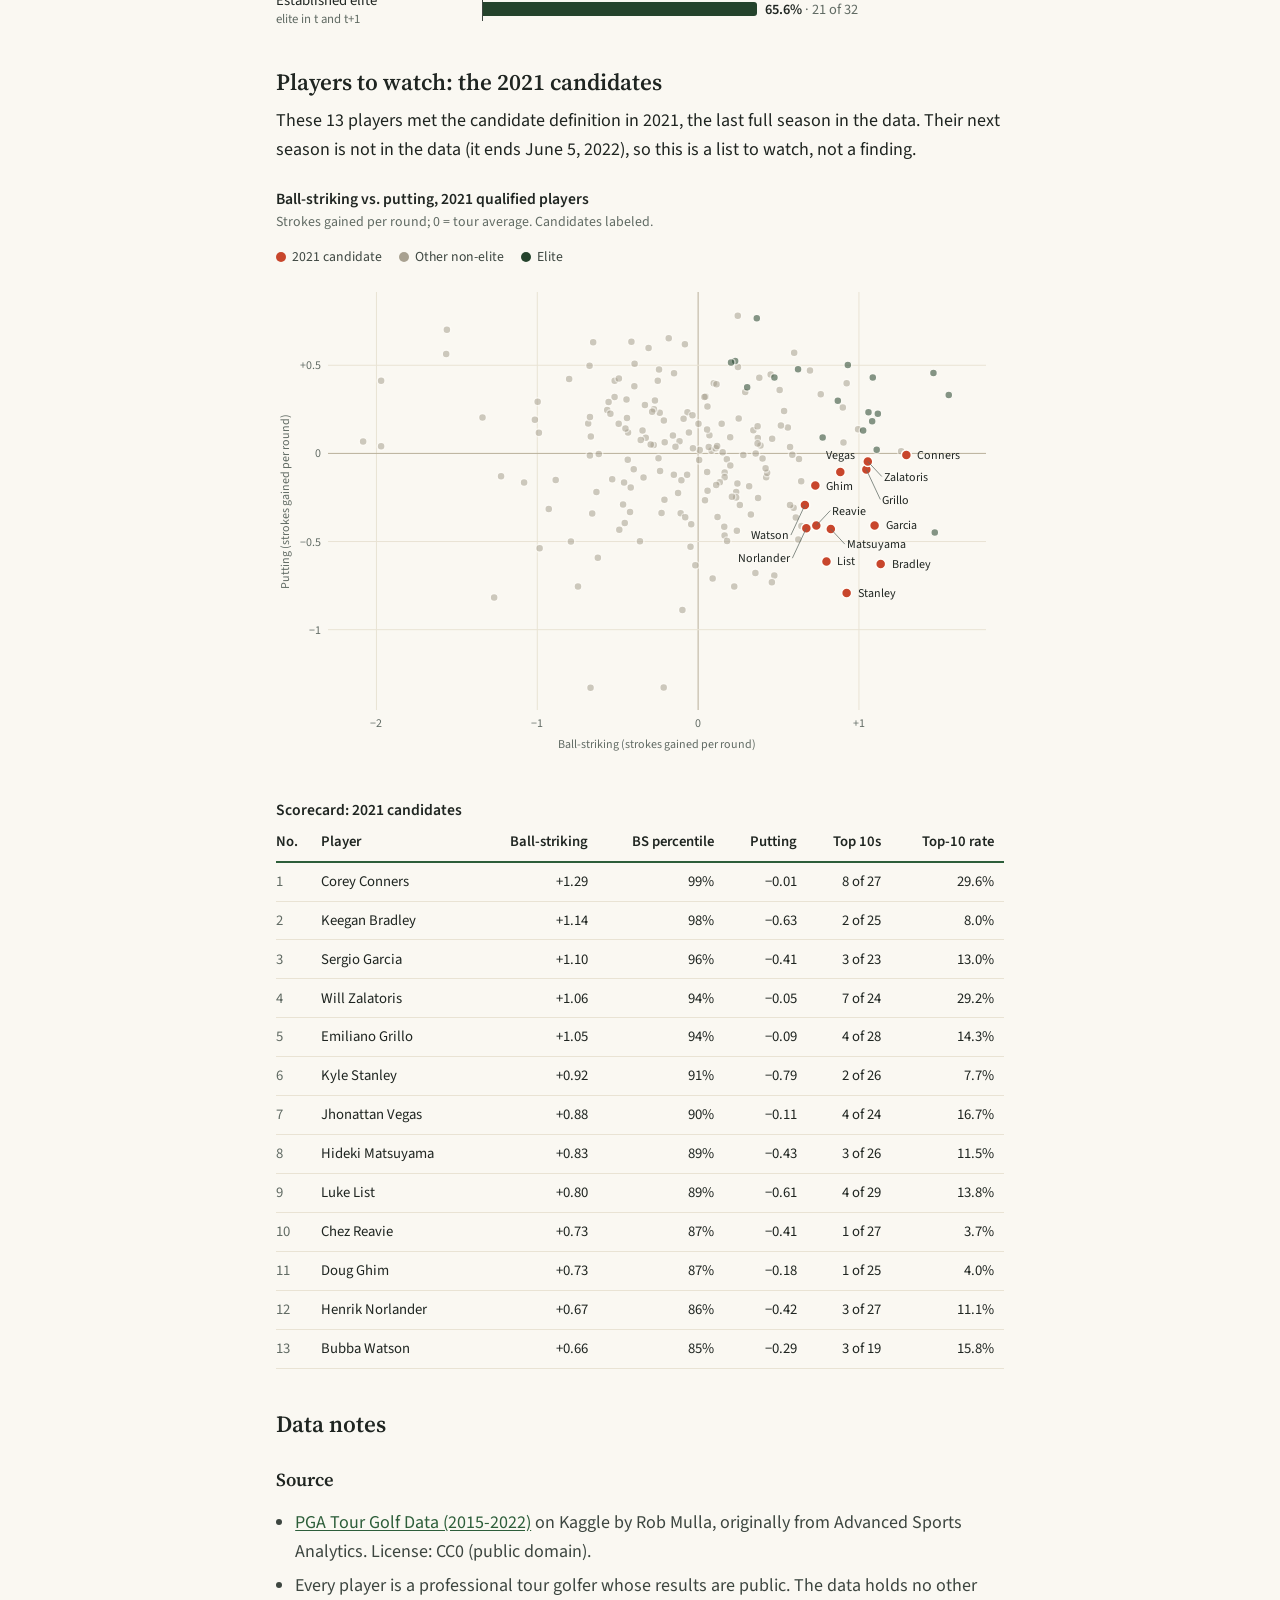
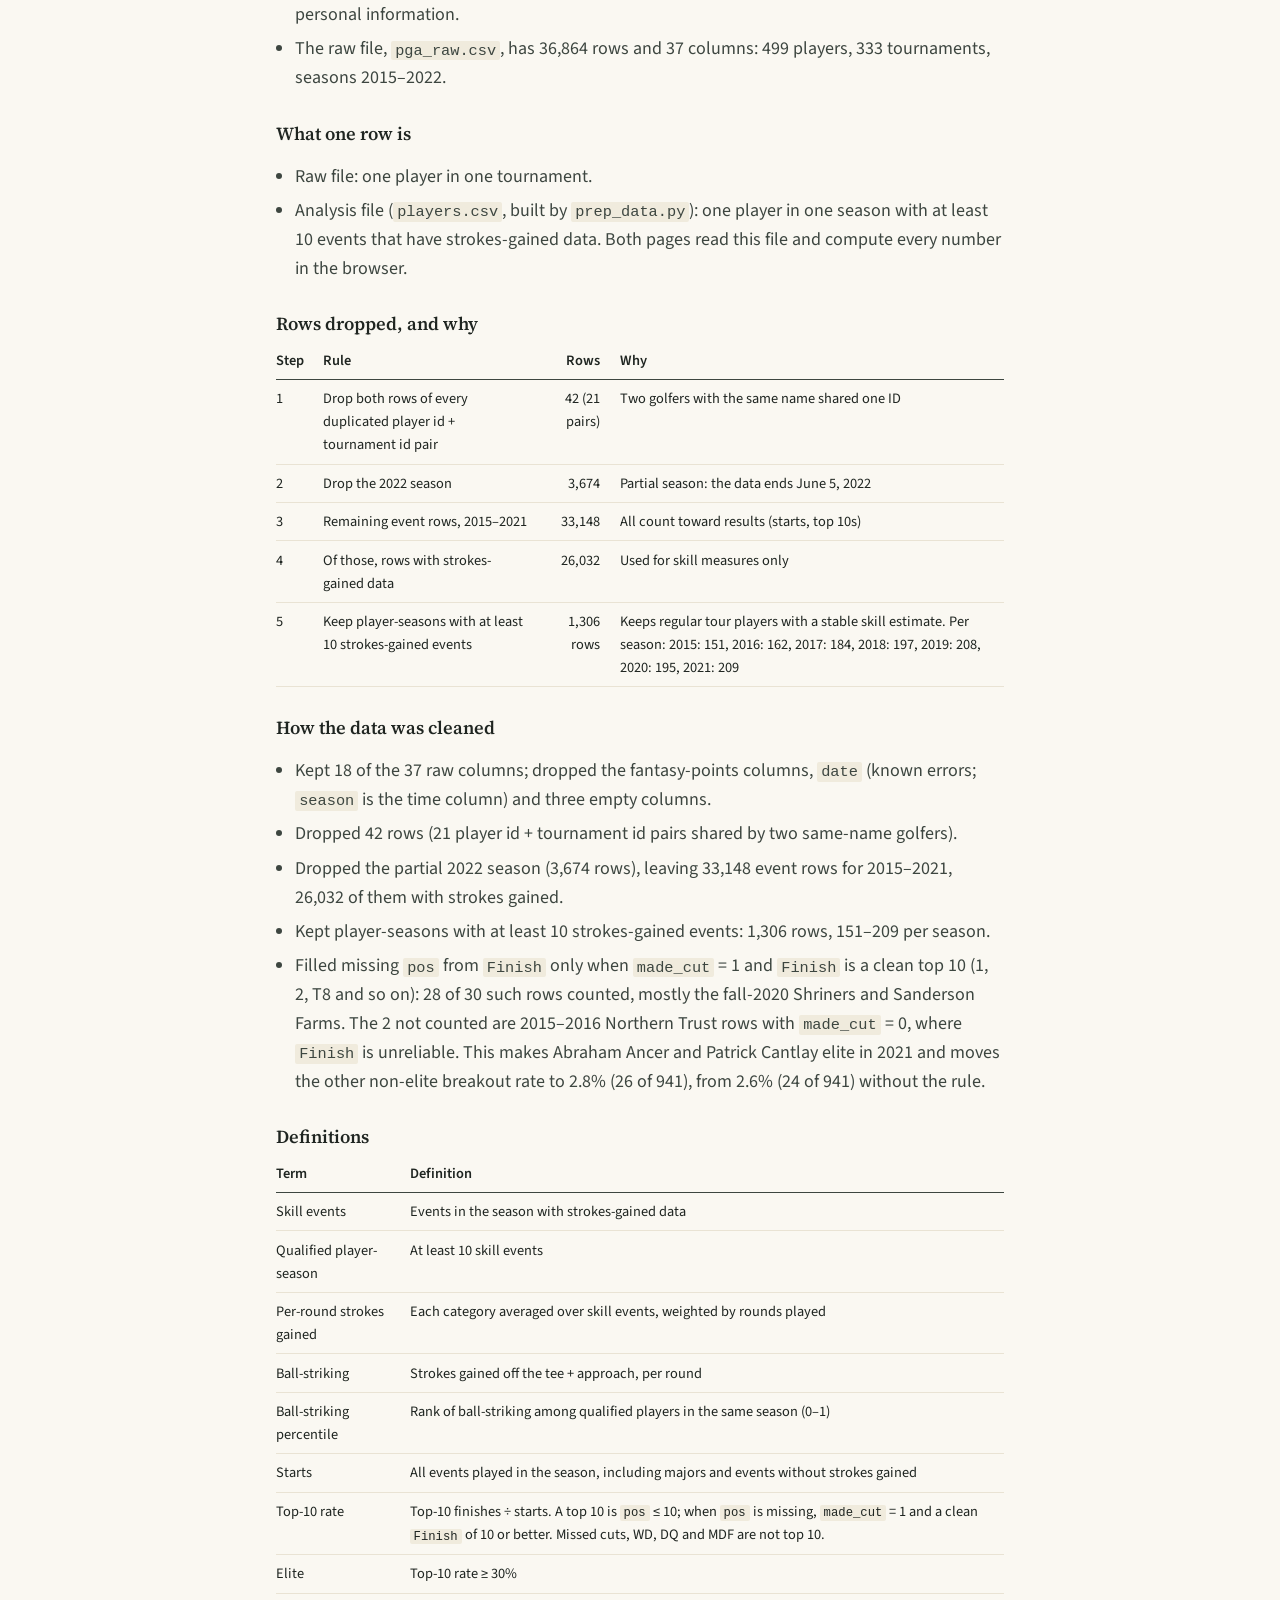
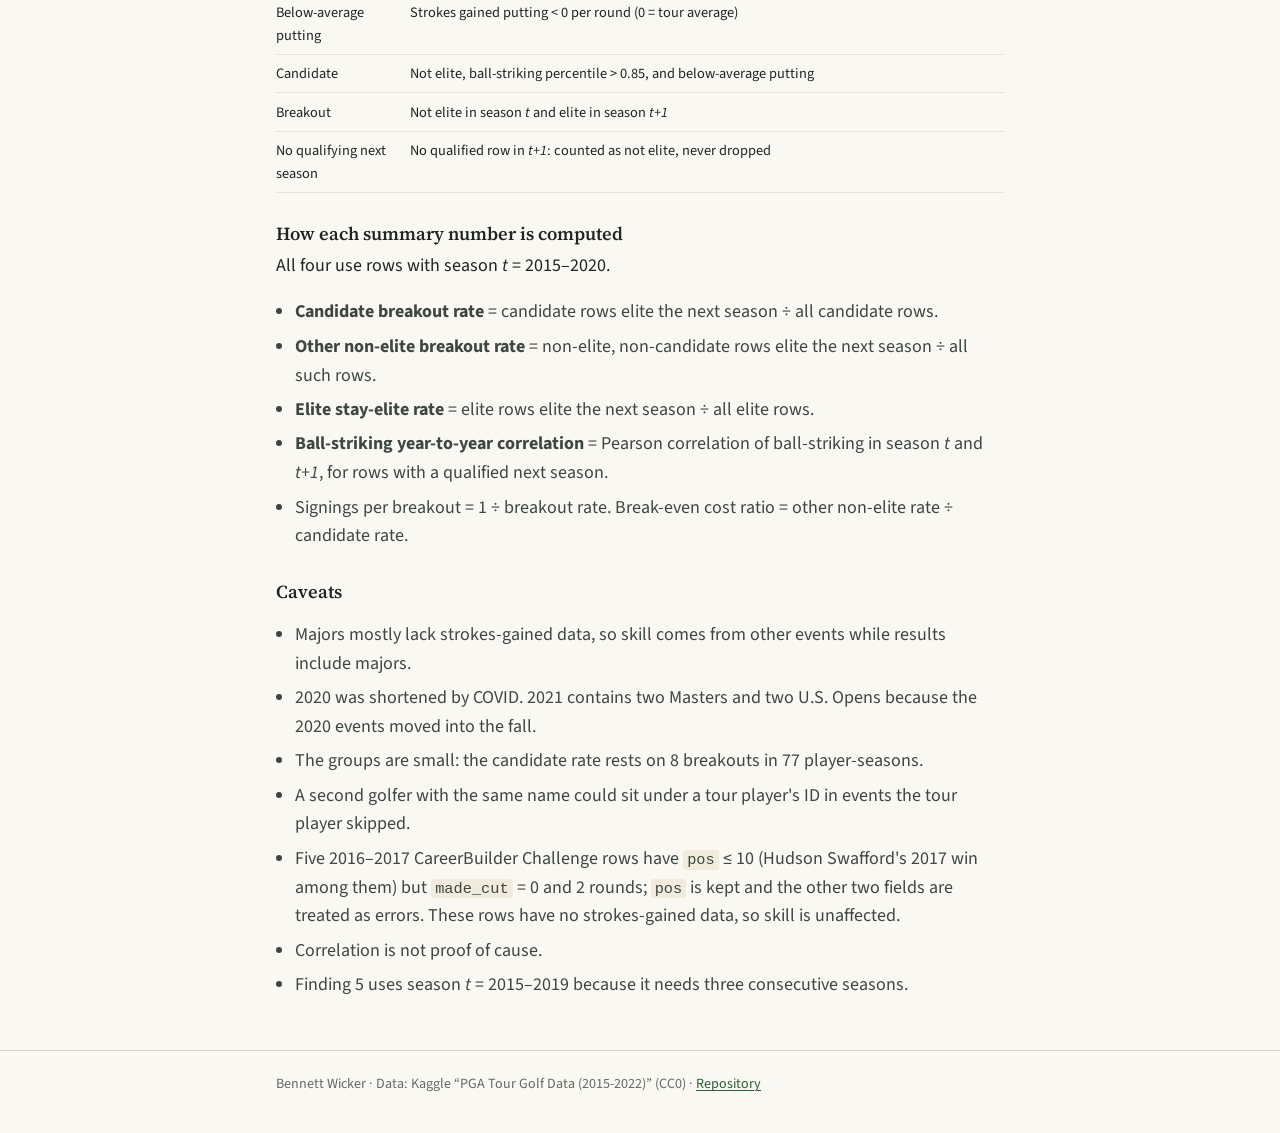
==== commit 5eb9a682: "Simplify site design and keep pages separate Drop the Data notes nav link so Report and Dashboard st" ====
--- a/index.html
+++ b/index.html
@@ -5,30 +5,28 @@
   <meta name="viewport" content="width=device-width, initial-scale=1">
   <title>Breakout Watch: Report</title>
   <meta name="description" content="Do PGA Tour players with top-15% ball-striking and below-average putting become elite the next season more often than other players? Player-seasons 2015–2020.">
-  <link rel="icon" href="data:image/svg+xml,%3Csvg xmlns='http://www.w3.org/2000/svg' viewBox='0 0 32 32'%3E%3Ccircle cx='16' cy='16' r='16' fill='%23173a24'/%3E%3Cpath d='M12 7v19' stroke='%23fffcf5' stroke-width='2.2' stroke-linecap='round'/%3E%3Cpath d='M13 7l10 4-10 4z' fill='%23c8462c'/%3E%3C/svg%3E">
+  <link rel="icon" href="data:image/svg+xml,%3Csvg xmlns='http://www.w3.org/2000/svg' viewBox='0 0 32 32'%3E%3Cpath d='M11 4v23' stroke='%231f2521' stroke-width='2.4' stroke-linecap='round'/%3E%3Cpath d='M12 4l12 4.5L12 13z' fill='%23c8462c'/%3E%3Cellipse cx='11' cy='28' rx='7' ry='2' fill='%232d5e3a'/%3E%3C/svg%3E">
   <link rel="preconnect" href="https://fonts.googleapis.com">
   <link rel="preconnect" href="https://fonts.gstatic.com" crossorigin>
-  <link href="https://fonts.googleapis.com/css2?family=Fraunces:opsz,wght@9..144,600;9..144,700&family=Source+Sans+3:wght@400;600;700&display=swap" rel="stylesheet">
+  <link href="https://fonts.googleapis.com/css2?family=Source+Sans+3:ital,wght@0,400;0,600;1,400&family=Source+Serif+4:opsz,wght@8..60,600&display=swap" rel="stylesheet">
   <link rel="stylesheet" href="styles.css">
 </head>
 <body>
   <nav class="nav" aria-label="Site">
     <div class="nav-inner">
       <a class="brand" href="index.html">
-        <svg width="28" height="28" viewBox="0 0 32 32" aria-hidden="true"><circle cx="16" cy="16" r="15" fill="#2a5a36"/><ellipse cx="13" cy="25.5" rx="5" ry="1.6" fill="#173a24"/><path d="M12 6v19.5" stroke="#fffcf5" stroke-width="2" stroke-linecap="round"/><path d="M13 6l10 4-10 4z" fill="#c8462c"/></svg>
+        <svg width="18" height="22" viewBox="0 0 18 22" aria-hidden="true"><path d="M5 1.5v17" stroke="#1f2521" stroke-width="1.8" stroke-linecap="round"/><path d="M6 1.5l9 3.4L6 8.3z" fill="#c8462c"/><ellipse cx="5" cy="19.6" rx="4.5" ry="1.4" fill="#2d5e3a"/></svg>
         Breakout Watch
       </a>
       <div class="nav-links">
         <a href="index.html" aria-current="page">Report</a>
         <a href="dashboard.html">Dashboard</a>
-        <a href="index.html#data-notes">Data notes</a>
       </div>
     </div>
   </nav>
 
-  <main>
+  <main class="site-main">
     <header class="page-head wrap">
-      <p class="kicker">Sponsor scouting report · PGA Tour</p>
       <h1>Do strong ball-strikers with cold putters become elite?</h1>
       <p class="subtitle">PGA Tour player-seasons with 10+ strokes-gained events, 2015–2020 vs. the following season</p>
       <p class="byline">Bennett Wicker</p>
@@ -37,41 +35,35 @@
     <div class="wrap">
       <div id="load-error" hidden class="error-box"></div>
 
-      <p class="lede recommend">
+      <p class="lede">
         <strong>Yes.</strong> Players who were not yet elite, ranked in the top 15% for ball-striking and putted below tour average
         became elite the next season at nearly four times the rate of other non-elite players:
-        <strong><span data-k="cand.rate">…</span></strong> (<span data-k="cand.of">…</span>) against
-        <strong><span data-k="other.rate">…</span></strong> (<span data-k="other.of">…</span>), or <span data-k="ratio">…</span>×.
+        <span data-k="cand.rate">…</span> (<span data-k="cand.of">…</span>) against
+        <span data-k="other.rate">…</span> (<span data-k="other.of">…</span>), or <span data-k="ratio">…</span>×.
         Ball-striking repeats from year to year and putting repeats less than ball-striking, so a cold putter on a strong ball-striker is usually temporary.
-        <strong>Recommendation: build your signing shortlist from candidates; it takes about <span data-k="cand.signRound">…</span> candidate signings per breakout
-        (<span data-k="cand.sign">…</span>) against about <span data-k="other.signRound">…</span> otherwise (<span data-k="other.sign">…</span>).</strong>
+        <strong>Recommendation:</strong> build your signing shortlist from candidates; it takes about <span data-k="cand.signRound">…</span> candidate signings per breakout
+        (<span data-k="cand.sign">…</span>) against about <span data-k="other.signRound">…</span> otherwise (<span data-k="other.sign">…</span>).
       </p>
       <p class="premise">
         Premise: sponsor value is concentrated in elite players, so the goal is to find future elite players early.
         The data has no sales or contract figures, so this report measures who becomes elite, not what they are worth.
       </p>
-    </div>
-
-    <section class="wrap" aria-labelledby="cards-h">
-      <h2 id="cards-h">The scorecard</h2>
-      <p class="muted">Season <i>t</i> = 2015–2020, <span data-k="rows">…</span> player-seasons. Each rate shows its count, because the groups are small.</p>
-      <div class="cards" id="cards"></div>
-      <p class="defs">
-        <b>Elite:</b> a top-10 finish in at least 30% of starts.
-        <b>Candidate:</b> not elite, ball-striking (off the tee + approach, per round) above the 85th percentile of qualified players that season, and putting below tour average (strokes gained putting &lt; 0).
-        <b>Breakout:</b> not elite in season <i>t</i>, elite in season <i>t+1</i>. A player with no qualifying next season counts as not elite.
-      </p>
-    </section>
-
-    <hr class="section-rule wrap">
-
-    <section class="wrap" aria-labelledby="findings-h">
-      <h2 id="findings-h">Findings</h2>
-      <p class="muted">Why it works, what it shows, how much it matters, and who to watch.</p>
-
-      <article class="finding">
-        <p class="kicker">Finding 1 · Why</p>
-        <h3>Ball-striking predicts next season; putting barely does</h3>
+
+      <section aria-labelledby="cards-h">
+        <h2 id="cards-h">The scorecard</h2>
+        <p class="muted">Season <i>t</i> = 2015–2020, <span data-k="rows">…</span> player-seasons. Each rate shows its count, because the groups are small.</p>
+        <div class="cards" id="cards"></div>
+        <p class="defs">
+          <b>Elite:</b> a top-10 finish in at least 30% of starts.
+          <b>Candidate:</b> not elite, ball-striking (off the tee + approach, per round) above the 85th percentile of qualified players that season, and putting below tour average (strokes gained putting &lt; 0).
+          <b>Breakout:</b> not elite in season <i>t</i>, elite in season <i>t+1</i>. A player with no qualifying next season counts as not elite.
+        </p>
+      </section>
+
+      <section aria-labelledby="findings-h">
+        <h2 id="findings-h">Findings</h2>
+
+        <h3>1. Ball-striking predicts next season; putting barely does</h3>
         <p>
           Across the <span data-k="f1.n">…</span> player-seasons with a qualified next season, total strokes gained has the strongest link to next season's
           top-10 rate (r = <span data-k="f1.sg_total">…</span>). Ball-striking comes next at <span data-k="f1.ball_striking">…</span>,
@@ -79,14 +71,13 @@
           <span data-k="f1.sg_putt">…</span>. Ball-striking also carries over better: its year-to-year correlation is <span data-k="bs.r">…</span>,
           against <span data-k="putt.r">…</span> for putting. This season's ball-striking is a better guide to next season than this season's putting.
         </p>
-        <p class="chart-title">Correlation of each season-<i>t</i> measure with next season's top-10 rate</p>
-        <p class="chart-sub">Pearson r, <span data-k="f1.n">…</span> player-seasons, season <i>t</i> = 2015–2020</p>
-        <div class="chart" id="f1-chart"></div>
-      </article>
-
-      <article class="finding">
-        <p class="kicker">Finding 2 · What</p>
-        <h3>Candidates break out nearly four times as often</h3>
+        <figure>
+          <p class="chart-title">Correlation of each season-<i>t</i> measure with next season's top-10 rate</p>
+          <p class="chart-sub">Pearson r, <span data-k="f1.n">…</span> player-seasons, season <i>t</i> = 2015–2020</p>
+          <div class="chart" id="f1-chart"></div>
+        </figure>
+
+        <h3>2. Candidates break out nearly four times as often</h3>
         <p>
           Of the <span data-k="cand.n">…</span> candidate player-seasons, <span data-k="cand.hits">…</span> became elite the next season
           (<span data-k="cand.rate">…</span>). Of the <span data-k="other.n">…</span> other non-elite player-seasons, <span data-k="other.hits">…</span> did
@@ -94,14 +85,13 @@
           of elite players (<span data-k="elite.of">…</span>) stayed elite. The candidate rate rests on <span data-k="cand.hits">…</span> breakouts,
           so treat it as a strong lead rather than a precise figure.
         </p>
-        <p class="chart-title">Share elite the next season, by group in season <i>t</i></p>
-        <p class="chart-sub">Season <i>t</i> = 2015–2020; count of player-seasons beside each bar</p>
-        <div class="chart" id="f2-chart"></div>
-      </article>
-
-      <article class="finding">
-        <p class="kicker">Finding 3 · Why it holds</p>
-        <h3>Candidates' putting recovers while ball-striking mostly holds</h3>
+        <figure>
+          <p class="chart-title">Share elite the next season, by group in season <i>t</i></p>
+          <p class="chart-sub">Season <i>t</i> = 2015–2020; count of player-seasons beside each bar</p>
+          <div class="chart" id="f2-chart"></div>
+        </figure>
+
+        <h3>3. Candidates' putting recovers while ball-striking mostly holds</h3>
         <p>
           For the <span data-k="f3.n">…</span> candidates with a qualified next season, average putting improved from
           <span data-k="f3.puttFrom">…</span> to <span data-k="f3.puttTo">…</span> strokes per round, recovering
@@ -109,18 +99,17 @@
           <span data-k="f3.bsTo">…</span>, keeping <span data-k="f3.bsKept">…</span> of the edge. Both moves are partly regression to the mean,
           which is expected for any group picked for extreme values; for a sponsor, the point is that the weakness fades faster than the strength.
         </p>
-        <p class="chart-title">Candidates' average strokes gained per round, season <i>t</i> (tee) to season <i>t+1</i> (pin)</p>
-        <p class="chart-sub"><span data-k="f3.n">…</span> candidates with a qualified next season; 0 = tour average</p>
-        <div class="legend" aria-hidden="true">
-          <span><svg width="14" height="14"><circle cx="7" cy="7" r="5" fill="#fffcf5" stroke="#c8462c" stroke-width="2.5"/></svg> Season <i>t</i> (tee)</span>
-          <span><svg width="14" height="16"><path d="M3 1v14" stroke="#1c2a20" stroke-width="2"/><path d="M4 1l9 3.5L4 8z" fill="#c8462c"/></svg> Season <i>t+1</i> (pin)</span>
-        </div>
-        <div class="chart" id="f3-chart"></div>
-      </article>
-
-      <article class="finding">
-        <p class="kicker">Finding 4 · How much</p>
-        <h3>The signal strengthens as the ball-striking cutoff tightens</h3>
+        <figure>
+          <p class="chart-title">Candidates' average strokes gained per round, season <i>t</i> (tee) to season <i>t+1</i> (pin)</p>
+          <p class="chart-sub"><span data-k="f3.n">…</span> candidates with a qualified next season; 0 = tour average</p>
+          <div class="legend" aria-hidden="true">
+            <span><svg width="12" height="12"><circle cx="6" cy="6" r="4.5" fill="#fffdf8" stroke="#c8462c" stroke-width="2"/></svg> Season <i>t</i> (tee)</span>
+            <span><svg width="12" height="14"><path d="M2.5 1v12" stroke="#1f2521" stroke-width="1.5"/><path d="M3.5 1l7 3L3.5 7z" fill="#c8462c"/></svg> Season <i>t+1</i> (pin)</span>
+          </div>
+          <div class="chart" id="f3-chart"></div>
+        </figure>
+
+        <h3>4. The signal strengthens as the ball-striking cutoff tightens</h3>
         <p>
           Keeping the putting condition and tightening the ball-striking cutoff raises the candidate breakout rate from
           <span data-k="f4.20.rate">…</span> (<span data-k="f4.20.of">…</span>) at the top 20% to <span data-k="f4.5.rate">…</span>
@@ -129,146 +118,143 @@
           <span data-k="f4.5.n">…</span> player-seasons. The top-15% cutoff keeps a workable group while still beating the other non-elite rate
           (<span data-k="other.rate">…</span>) by <span data-k="ratio">…</span>×.
         </p>
-        <p class="chart-title">Candidate breakout rate by ball-striking cutoff</p>
-        <p class="chart-sub">Non-elite players above the cutoff with below-average putting; season <i>t</i> = 2015–2020. Grey bar: other non-elite players at the default top-15% cutoff.</p>
-        <div class="chart" id="f4-chart"></div>
-      </article>
-
-      <article class="finding">
-        <p class="kicker">Finding 5 · How long</p>
-        <h3>A first breakout holds less often than established elite status</h3>
+        <figure>
+          <p class="chart-title">Candidate breakout rate by ball-striking cutoff</p>
+          <p class="chart-sub">Non-elite players above the cutoff with below-average putting; season <i>t</i> = 2015–2020. Grey bar: other non-elite players at the default top-15% cutoff.</p>
+          <div class="chart" id="f4-chart"></div>
+        </figure>
+
+        <h3>5. A first breakout holds less often than established elite status</h3>
         <p>
           Two seasons ahead, <span data-k="f5.b.hits">…</span> of <span data-k="f5.b.n">…</span> new breakouts (<span data-k="f5.b.rate">…</span>)
           were still elite, against <span data-k="f5.r.hits">…</span> of <span data-k="f5.r.n">…</span> players who were already elite two years running
           (<span data-k="f5.r.rate">…</span>). This check needs season <i>t+2</i>, so it uses season <i>t</i> = 2015–2019 (2022 is partial).
           Expect some breakouts to fade: a first elite season is less durable than a repeat one.
         </p>
-        <p class="chart-title">Still elite two seasons later (season <i>t+2</i>)</p>
-        <p class="chart-sub">Window: season <i>t</i> = 2015–2019. New breakouts: not elite in <i>t</i>, elite in <i>t+1</i>. Established: elite in both <i>t</i> and <i>t+1</i>.</p>
-        <div class="chart" id="f5-chart"></div>
-      </article>
-    </section>
-
-    <hr class="section-rule wrap">
-
-    <section class="wrap" aria-labelledby="watch-h">
-      <p class="kicker">To watch · not yet a result</p>
-      <h2 id="watch-h">Players to watch: the 2021 candidates</h2>
-      <p class="narrow">
-        These <span data-k="watch.n">…</span> players met the candidate definition in 2021, the last full season in the data. Their next season
-        is not in the data (it ends June 5, 2022), so this is a list to watch, not a finding.
-      </p>
-      <div class="panel">
-        <p class="chart-title">Ball-striking vs. putting, 2021 qualified players</p>
-        <p class="chart-sub">Strokes gained per round; 0 = tour average. Candidates labeled.</p>
-        <div class="legend" aria-hidden="true">
-          <span><i class="swatch candidate"></i> 2021 candidate</span>
-          <span><i class="swatch other"></i> Other non-elite</span>
-          <span><i class="swatch elite"></i> Elite</span>
+        <figure>
+          <p class="chart-title">Still elite two seasons later (season <i>t+2</i>)</p>
+          <p class="chart-sub">Window: season <i>t</i> = 2015–2019. New breakouts: not elite in <i>t</i>, elite in <i>t+1</i>. Established: elite in both <i>t</i> and <i>t+1</i>.</p>
+          <div class="chart" id="f5-chart"></div>
+        </figure>
+      </section>
+
+      <section aria-labelledby="watch-h">
+        <h2 id="watch-h">Players to watch: the 2021 candidates</h2>
+        <p>
+          These <span data-k="watch.n">…</span> players met the candidate definition in 2021, the last full season in the data. Their next season
+          is not in the data (it ends June 5, 2022), so this is a list to watch, not a finding.
+        </p>
+        <figure>
+          <p class="chart-title">Ball-striking vs. putting, 2021 qualified players</p>
+          <p class="chart-sub">Strokes gained per round; 0 = tour average. Candidates labeled.</p>
+          <div class="legend" aria-hidden="true">
+            <span><i class="swatch candidate"></i> 2021 candidate</span>
+            <span><i class="swatch other"></i> Other non-elite</span>
+            <span><i class="swatch elite"></i> Elite</span>
+          </div>
+          <div class="chart" id="watch-chart"></div>
+        </figure>
+        <figure>
+          <p class="chart-title">Scorecard: 2021 candidates</p>
+          <div class="table-wrap">
+            <table class="scorecard" id="watch-table" aria-label="2021 candidates to watch"></table>
+          </div>
+        </figure>
+      </section>
+
+      <section class="notes" id="data-notes" aria-labelledby="notes-h">
+        <h2 id="notes-h">Data notes</h2>
+
+        <h3>Source</h3>
+        <ul>
+          <li><a href="https://www.kaggle.com/datasets/robikscube/pga-tour-golf-data-20152022">PGA Tour Golf Data (2015-2022)</a> on Kaggle by Rob Mulla,
+            originally from Advanced Sports Analytics. License: CC0 (public domain).</li>
+          <li>Every player is a professional tour golfer whose results are public. The data holds no other personal information.</li>
+          <li>The raw file, <code>pga_raw.csv</code>, has 36,864 rows and 37 columns: 499 players, 333 tournaments, seasons 2015–2022.</li>
+        </ul>
+
+        <h3>What one row is</h3>
+        <ul>
+          <li>Raw file: one player in one tournament.</li>
+          <li>Analysis file (<code>players.csv</code>, built by <code>prep_data.py</code>): one player in one season with at least 10 events that have strokes-gained data.
+            Both pages read this file and compute every number in the browser.</li>
+        </ul>
+
+        <h3>Rows dropped, and why</h3>
+        <div class="table-wrap">
+          <table>
+            <thead><tr><th>Step</th><th>Rule</th><th class="n">Rows</th><th>Why</th></tr></thead>
+            <tbody>
+              <tr><td>1</td><td>Drop both rows of every duplicated player id + tournament id pair</td><td class="n">42 (21 pairs)</td><td>Two golfers with the same name shared one ID</td></tr>
+              <tr><td>2</td><td>Drop the 2022 season</td><td class="n">3,674</td><td>Partial season: the data ends June 5, 2022</td></tr>
+              <tr><td>3</td><td>Remaining event rows, 2015–2021</td><td class="n">33,148</td><td>All count toward results (starts, top 10s)</td></tr>
+              <tr><td>4</td><td>Of those, rows with strokes-gained data</td><td class="n">26,032</td><td>Used for skill measures only</td></tr>
+              <tr><td>5</td><td>Keep player-seasons with at least 10 strokes-gained events</td><td class="n"><span data-k="qual.total">…</span> rows</td><td>Keeps regular tour players with a stable skill estimate. Per season: <span data-k="qual.seasons">…</span></td></tr>
+            </tbody>
+          </table>
         </div>
-        <div class="chart" id="watch-chart"></div>
-      </div>
-      <p class="chart-title" style="margin-top:1.2rem">Scorecard: 2021 candidates</p>
-      <div class="table-wrap">
-        <table class="scorecard" id="watch-table" aria-label="2021 candidates to watch"></table>
-      </div>
-    </section>
-
-    <hr class="section-rule wrap">
-
-    <section class="wrap notes" id="data-notes" aria-labelledby="notes-h">
-      <h2 id="notes-h">Data notes</h2>
-
-      <h3>Source</h3>
-      <ul>
-        <li><a href="https://www.kaggle.com/datasets/robikscube/pga-tour-golf-data-20152022">PGA Tour Golf Data (2015-2022)</a> on Kaggle by Rob Mulla,
-          originally from Advanced Sports Analytics. License: CC0 (public domain).</li>
-        <li>Every player is a professional tour golfer whose results are public. The data holds no other personal information.</li>
-        <li>The raw file, <code>pga_raw.csv</code>, has 36,864 rows and 37 columns: 499 players, 333 tournaments, seasons 2015–2022.</li>
-      </ul>
-
-      <h3>What one row is</h3>
-      <ul>
-        <li>Raw file: one player in one tournament.</li>
-        <li>Analysis file (<code>players.csv</code>, built by <code>prep_data.py</code>): one player in one season with at least 10 events that have strokes-gained data.
-          Both pages read this file and compute every number in the browser.</li>
-      </ul>
-
-      <h3>Rows dropped, and why</h3>
-      <div class="table-wrap">
-        <table>
-          <thead><tr><th>Step</th><th>Rule</th><th class="n">Rows</th><th>Why</th></tr></thead>
-          <tbody>
-            <tr><td>1</td><td>Drop both rows of every duplicated player id + tournament id pair</td><td class="n">42 (21 pairs)</td><td>Two golfers with the same name shared one ID</td></tr>
-            <tr><td>2</td><td>Drop the 2022 season</td><td class="n">3,674</td><td>Partial season: the data ends June 5, 2022</td></tr>
-            <tr><td>3</td><td>Remaining event rows, 2015–2021</td><td class="n">33,148</td><td>All count toward results (starts, top 10s)</td></tr>
-            <tr><td>4</td><td>Of those, rows with strokes-gained data</td><td class="n">26,032</td><td>Used for skill measures only</td></tr>
-            <tr><td>5</td><td>Keep player-seasons with at least 10 strokes-gained events</td><td class="n"><span data-k="qual.total">…</span> rows</td><td>Keeps regular tour players with a stable skill estimate. Per season: <span data-k="qual.seasons">…</span></td></tr>
-          </tbody>
-        </table>
-      </div>
-
-      <h3>How the data was cleaned</h3>
-      <ul>
-        <li>Kept 18 of the 37 raw columns; dropped the fantasy-points columns, <code>date</code> (known errors; <code>season</code> is the time column) and three empty columns.</li>
-        <li>Dropped 42 rows (21 player id + tournament id pairs shared by two same-name golfers).</li>
-        <li>Dropped the partial 2022 season (3,674 rows), leaving 33,148 event rows for 2015–2021, 26,032 of them with strokes gained.</li>
-        <li>Kept player-seasons with at least 10 strokes-gained events: <span data-k="qual.total">…</span> rows, <span data-k="qual.range">…</span> per season.</li>
-        <li>Filled missing <code>pos</code> from <code>Finish</code> only when <code>made_cut</code> = 1 and <code>Finish</code> is a clean top 10 (1, 2, T8 and so on):
-          28 of 30 such rows counted, mostly the fall-2020 Shriners and Sanderson Farms. The 2 not counted are 2015–2016 Northern Trust rows with
-          <code>made_cut</code> = 0, where <code>Finish</code> is unreliable. This makes Abraham Ancer and Patrick Cantlay elite in 2021 and moves the other
-          non-elite breakout rate to 2.8% (26 of 941), from 2.6% (24 of 941) without the rule.</li>
-      </ul>
-
-      <h3>Definitions</h3>
-      <div class="table-wrap">
-        <table>
-          <thead><tr><th>Term</th><th>Definition</th></tr></thead>
-          <tbody>
-            <tr><td>Skill events</td><td>Events in the season with strokes-gained data</td></tr>
-            <tr><td>Qualified player-season</td><td>At least 10 skill events</td></tr>
-            <tr><td>Per-round strokes gained</td><td>Each category averaged over skill events, weighted by rounds played</td></tr>
-            <tr><td>Ball-striking</td><td>Strokes gained off the tee + approach, per round</td></tr>
-            <tr><td>Ball-striking percentile</td><td>Rank of ball-striking among qualified players in the same season (0–1)</td></tr>
-            <tr><td>Starts</td><td>All events played in the season, including majors and events without strokes gained</td></tr>
-            <tr><td>Top-10 rate</td><td>Top-10 finishes ÷ starts. A top 10 is <code>pos</code> ≤ 10; when <code>pos</code> is missing, <code>made_cut</code> = 1 and a clean <code>Finish</code> of 10 or better. Missed cuts, WD, DQ and MDF are not top 10.</td></tr>
-            <tr><td>Elite</td><td>Top-10 rate ≥ 30%</td></tr>
-            <tr><td>Below-average putting</td><td>Strokes gained putting &lt; 0 per round (0 = tour average)</td></tr>
-            <tr><td>Candidate</td><td>Not elite, ball-striking percentile &gt; 0.85, and below-average putting</td></tr>
-            <tr><td>Breakout</td><td>Not elite in season <i>t</i> and elite in season <i>t+1</i></td></tr>
-            <tr><td>No qualifying next season</td><td>No qualified row in <i>t+1</i>: counted as not elite, never dropped</td></tr>
-          </tbody>
-        </table>
-      </div>
-
-      <h3>How each summary number is computed</h3>
-      <p>All four use rows with season <i>t</i> = 2015–2020.</p>
-      <ul>
-        <li><b>Candidate breakout rate</b> = candidate rows elite the next season ÷ all candidate rows.</li>
-        <li><b>Other non-elite breakout rate</b> = non-elite, non-candidate rows elite the next season ÷ all such rows.</li>
-        <li><b>Elite stay-elite rate</b> = elite rows elite the next season ÷ all elite rows.</li>
-        <li><b>Ball-striking year-to-year correlation</b> = Pearson correlation of ball-striking in season <i>t</i> and <i>t+1</i>, for rows with a qualified next season.</li>
-        <li>Signings per breakout = 1 ÷ breakout rate. Break-even cost ratio = other non-elite rate ÷ candidate rate.</li>
-      </ul>
-
-      <h3>Caveats</h3>
-      <ul>
-        <li>Majors mostly lack strokes-gained data, so skill comes from other events while results include majors.</li>
-        <li>2020 was shortened by COVID. 2021 contains two Masters and two U.S. Opens because the 2020 events moved into the fall.</li>
-        <li>The groups are small: the candidate rate rests on <span data-k="cand.hits">…</span> breakouts in <span data-k="cand.n">…</span> player-seasons.</li>
-        <li>A second golfer with the same name could sit under a tour player's ID in events the tour player skipped.</li>
-        <li>Five 2016–2017 CareerBuilder Challenge rows have <code>pos</code> ≤ 10 (Hudson Swafford's 2017 win among them) but <code>made_cut</code> = 0 and
-          2 rounds; <code>pos</code> is kept and the other two fields are treated as errors. These rows have no strokes-gained data, so skill is unaffected.</li>
-        <li>Correlation is not proof of cause.</li>
-        <li>Finding 5 uses season <i>t</i> = 2015–2019 because it needs three consecutive seasons.</li>
-      </ul>
-    </section>
+
+        <h3>How the data was cleaned</h3>
+        <ul>
+          <li>Kept 18 of the 37 raw columns; dropped the fantasy-points columns, <code>date</code> (known errors; <code>season</code> is the time column) and three empty columns.</li>
+          <li>Dropped 42 rows (21 player id + tournament id pairs shared by two same-name golfers).</li>
+          <li>Dropped the partial 2022 season (3,674 rows), leaving 33,148 event rows for 2015–2021, 26,032 of them with strokes gained.</li>
+          <li>Kept player-seasons with at least 10 strokes-gained events: <span data-k="qual.total">…</span> rows, <span data-k="qual.range">…</span> per season.</li>
+          <li>Filled missing <code>pos</code> from <code>Finish</code> only when <code>made_cut</code> = 1 and <code>Finish</code> is a clean top 10 (1, 2, T8 and so on):
+            28 of 30 such rows counted, mostly the fall-2020 Shriners and Sanderson Farms. The 2 not counted are 2015–2016 Northern Trust rows with
+            <code>made_cut</code> = 0, where <code>Finish</code> is unreliable. This makes Abraham Ancer and Patrick Cantlay elite in 2021 and moves the other
+            non-elite breakout rate to 2.8% (26 of 941), from 2.6% (24 of 941) without the rule.</li>
+        </ul>
+
+        <h3>Definitions</h3>
+        <div class="table-wrap">
+          <table>
+            <thead><tr><th>Term</th><th>Definition</th></tr></thead>
+            <tbody>
+              <tr><td>Skill events</td><td>Events in the season with strokes-gained data</td></tr>
+              <tr><td>Qualified player-season</td><td>At least 10 skill events</td></tr>
+              <tr><td>Per-round strokes gained</td><td>Each category averaged over skill events, weighted by rounds played</td></tr>
+              <tr><td>Ball-striking</td><td>Strokes gained off the tee + approach, per round</td></tr>
+              <tr><td>Ball-striking percentile</td><td>Rank of ball-striking among qualified players in the same season (0–1)</td></tr>
+              <tr><td>Starts</td><td>All events played in the season, including majors and events without strokes gained</td></tr>
+              <tr><td>Top-10 rate</td><td>Top-10 finishes ÷ starts. A top 10 is <code>pos</code> ≤ 10; when <code>pos</code> is missing, <code>made_cut</code> = 1 and a clean <code>Finish</code> of 10 or better. Missed cuts, WD, DQ and MDF are not top 10.</td></tr>
+              <tr><td>Elite</td><td>Top-10 rate ≥ 30%</td></tr>
+              <tr><td>Below-average putting</td><td>Strokes gained putting &lt; 0 per round (0 = tour average)</td></tr>
+              <tr><td>Candidate</td><td>Not elite, ball-striking percentile &gt; 0.85, and below-average putting</td></tr>
+              <tr><td>Breakout</td><td>Not elite in season <i>t</i> and elite in season <i>t+1</i></td></tr>
+              <tr><td>No qualifying next season</td><td>No qualified row in <i>t+1</i>: counted as not elite, never dropped</td></tr>
+            </tbody>
+          </table>
+        </div>
+
+        <h3>How each summary number is computed</h3>
+        <p>All four use rows with season <i>t</i> = 2015–2020.</p>
+        <ul>
+          <li><b>Candidate breakout rate</b> = candidate rows elite the next season ÷ all candidate rows.</li>
+          <li><b>Other non-elite breakout rate</b> = non-elite, non-candidate rows elite the next season ÷ all such rows.</li>
+          <li><b>Elite stay-elite rate</b> = elite rows elite the next season ÷ all elite rows.</li>
+          <li><b>Ball-striking year-to-year correlation</b> = Pearson correlation of ball-striking in season <i>t</i> and <i>t+1</i>, for rows with a qualified next season.</li>
+          <li>Signings per breakout = 1 ÷ breakout rate. Break-even cost ratio = other non-elite rate ÷ candidate rate.</li>
+        </ul>
+
+        <h3>Caveats</h3>
+        <ul>
+          <li>Majors mostly lack strokes-gained data, so skill comes from other events while results include majors.</li>
+          <li>2020 was shortened by COVID. 2021 contains two Masters and two U.S. Opens because the 2020 events moved into the fall.</li>
+          <li>The groups are small: the candidate rate rests on <span data-k="cand.hits">…</span> breakouts in <span data-k="cand.n">…</span> player-seasons.</li>
+          <li>A second golfer with the same name could sit under a tour player's ID in events the tour player skipped.</li>
+          <li>Five 2016–2017 CareerBuilder Challenge rows have <code>pos</code> ≤ 10 (Hudson Swafford's 2017 win among them) but <code>made_cut</code> = 0 and
+            2 rounds; <code>pos</code> is kept and the other two fields are treated as errors. These rows have no strokes-gained data, so skill is unaffected.</li>
+          <li>Correlation is not proof of cause.</li>
+          <li>Finding 5 uses season <i>t</i> = 2015–2019 because it needs three consecutive seasons.</li>
+        </ul>
+      </section>
+    </div>
   </main>
 
   <footer class="site-foot">
     <div class="wrap">
       Bennett Wicker · Data: Kaggle “PGA Tour Golf Data (2015-2022)” (CC0) ·
-      <a href="dashboard.html">Explore the dashboard</a> ·
       <a href="https://github.com/bennettwick/pga-sponsor-dashboard">Repository</a>
     </div>
   </footer>
--- a/styles.css
+++ b/styles.css
@@ -1,29 +1,25 @@
-/* Breakout Watch: shared look for the report and the dashboard. */
+/* Shared look for the report and the dashboard. */
 :root {
-  --bg: #f6f1e4;          /* cream */
-  --surface: #fffcf5;     /* card / chart surface */
-  --sand: #ece2c9;
-  --sand-2: #dfd1ae;
-  --ink: #1c2a20;
-  --ink-2: #3c4a40;
-  --muted: #5a685d;
-  --line: #ddd3bd;
-  --grid: #e8e0cc;
-  --green-900: #173a24;   /* nav */
-  --green-700: #22572f;   /* links, headings accents */
-  --green-500: #3f7d4a;
-  --green-200: #cfe2c3;
-  --green-100: #e7f0de;
+  --bg: #faf8f2;
+  --paper: #fffdf8;
+  --sand: #f0ebdd;
+  --ink: #1f2521;
+  --ink-2: #3d4640;
+  --muted: #616b64;
+  --rule: #ddd6c4;
+  --grid: #e9e3d4;
+  --green: #2d5e3a;
+  --green-dark: #1d3f27;
+  --green-wash: #e8efe1;
   --flag: #c8462c;
 
   /* Chart identity: candidates are the only colored group. */
   --candidate: #c8462c;
   --other: #a8a190;
   --elite: #24432c;
-
-  --radius: 10px;
-  --shadow: 0 1px 2px rgba(28, 42, 32, 0.06), 0 4px 14px rgba(28, 42, 32, 0.05);
-  --font-display: "Fraunces", Georgia, "Times New Roman", serif;
+  --neutral: #5d7f63;
+
+  --font-head: "Source Serif 4", Georgia, "Times New Roman", serif;
   --font-body: "Source Sans 3", "Segoe UI", system-ui, -apple-system, sans-serif;
 }
 
@@ -34,34 +30,25 @@
   background: var(--bg);
   color: var(--ink);
   font-family: var(--font-body);
-  font-size: 17px;
-  line-height: 1.55;
-}
-a { color: var(--green-700); text-underline-offset: 2px; }
-a:hover { color: var(--green-900); }
-h1, h2, h3 { font-family: var(--font-display); line-height: 1.2; color: var(--ink); font-weight: 650; }
-h2 { font-size: 1.6rem; margin: 0 0 0.4rem; }
-h3 { font-size: 1.3rem; margin: 0 0 0.5rem; }
-p { margin: 0 0 0.9rem; }
-small, .muted { color: var(--muted); }
-.num { font-variant-numeric: tabular-nums; }
+  font-size: 18px;
+  line-height: 1.6;
+}
+a { color: var(--green); text-underline-offset: 2px; }
+a:hover { color: var(--green-dark); }
+h1, h2, h3 { font-family: var(--font-head); font-weight: 600; line-height: 1.25; color: var(--ink); }
+h1 { font-size: clamp(1.8rem, 4vw, 2.4rem); margin: 0 0 0.5rem; letter-spacing: -0.01em; }
+h2 { font-size: 1.45rem; margin: 2.6rem 0 0.6rem; }
+h3 { font-size: 1.15rem; margin: 1.8rem 0 0.4rem; }
+p { margin: 0 0 1rem; }
+.muted { color: var(--muted); }
+i { font-style: italic; }
 
 /* ---------- navigation ---------- */
-.nav {
-  background: var(--green-900);
-  color: #fffcf5;
-  position: relative;
-}
-.nav::after { /* mowing stripes */
-  content: "";
-  display: block;
-  height: 8px;
-  background: repeating-linear-gradient(90deg, #3f7d4a 0 48px, #4d8c57 48px 96px);
-}
+.nav { border-bottom: 1px solid var(--rule); background: var(--bg); }
 .nav-inner {
   max-width: 1120px;
   margin: 0 auto;
-  padding: 0.6rem 16px;
+  padding: 0.75rem 16px;
   display: flex;
   align-items: center;
   gap: 1.5rem;
@@ -70,150 +57,102 @@
 .brand {
   display: flex;
   align-items: center;
-  gap: 0.55rem;
-  color: #fffcf5;
+  gap: 0.45rem;
+  color: var(--ink);
   text-decoration: none;
-  font-family: var(--font-display);
-  font-size: 1.2rem;
-  font-weight: 650;
-}
-.brand:hover { color: #fffcf5; }
-.brand svg { flex: none; }
-.nav-links { display: flex; gap: 0.25rem; margin-left: auto; flex-wrap: wrap; }
-.nav-links a {
-  color: #f1ead6;
-  text-decoration: none;
-  padding: 0.35rem 0.75rem;
-  border-radius: 999px;
+  font-family: var(--font-head);
   font-weight: 600;
-  font-size: 0.95rem;
-}
-.nav-links a:hover { background: rgba(255, 252, 245, 0.12); color: #fffcf5; }
-.nav-links a[aria-current="page"] { background: #fffcf5; color: var(--green-900); }
+  font-size: 1.05rem;
+}
+.brand:hover { color: var(--ink); }
+.nav-links { display: flex; gap: 1.25rem; margin-left: auto; }
+.nav-links a { color: var(--ink-2); text-decoration: none; font-size: 0.95rem; padding: 0.2rem 0; border-bottom: 2px solid transparent; }
+.nav-links a:hover { color: var(--ink); border-bottom-color: var(--rule); }
+.nav-links a[aria-current="page"] { color: var(--ink); border-bottom-color: var(--green); }
 
 /* ---------- layout ---------- */
-.wrap { max-width: 1120px; margin: 0 auto; padding: 0 16px; }
-.narrow { max-width: 760px; }
-header.page-head { padding: 2.4rem 16px 1.2rem; }
-.kicker {
-  font-size: 0.8rem;
-  font-weight: 700;
-  letter-spacing: 0.08em;
-  text-transform: uppercase;
-  color: var(--green-700);
-  margin: 0 0 0.4rem;
-}
-.page-head h1 { font-size: clamp(1.9rem, 4.6vw, 2.9rem); margin: 0 0 0.6rem; max-width: 22ch; }
-.page-head .subtitle { font-size: 1.15rem; color: var(--ink-2); margin: 0 0 0.6rem; max-width: 60ch; }
-.byline { font-weight: 600; color: var(--ink-2); margin: 0; }
-.lede { font-size: 1.12rem; max-width: 68ch; }
-.lede strong { color: var(--ink); }
-.recommend {
-  border-left: 4px solid var(--flag);
-  background: var(--surface);
-  padding: 0.8rem 1rem;
-  border-radius: 0 var(--radius) var(--radius) 0;
-  box-shadow: var(--shadow);
-  max-width: 68ch;
-}
-.premise { font-size: 0.95rem; color: var(--muted); max-width: 68ch; }
-section, section.wrap { padding-top: 1.6rem; padding-bottom: 1.6rem; }
-.section-rule { border: 0; border-top: 1px solid var(--line); margin: 0.6rem auto; max-width: 1088px; padding: 0; }
-
-/* ---------- scorecard tiles ---------- */
+.wrap { max-width: 760px; margin: 0 auto; padding: 0 16px; }
+.wrap-wide { max-width: 1120px; margin: 0 auto; padding: 0 16px; }
+header.page-head { padding-top: 2.8rem; padding-bottom: 0.4rem; }
+.subtitle { font-size: 1.1rem; color: var(--ink-2); margin: 0 0 0.9rem; }
+.byline { font-size: 0.95rem; color: var(--muted); margin: 0 0 2rem; }
+.lede { font-size: 1.15rem; line-height: 1.65; }
+.premise { font-size: 0.95rem; color: var(--muted); }
+section { padding: 0; }
+.site-main { padding-bottom: 2rem; }
+
+/* ---------- the four summary numbers ---------- */
 .cards {
   display: grid;
   grid-template-columns: repeat(4, minmax(0, 1fr));
-  border: 1.5px solid var(--green-700);
-  border-radius: var(--radius);
-  overflow: hidden;
-  background: var(--surface);
-  box-shadow: var(--shadow);
-}
-.card { border-right: 1px solid var(--line); display: flex; flex-direction: column; }
-.card:last-child { border-right: 0; }
-.card-head {
-  background: var(--sand);
-  border-bottom: 1px solid var(--sand-2);
-  padding: 0.45rem 0.85rem;
-  display: flex;
-  justify-content: space-between;
-  align-items: baseline;
-  gap: 0.5rem;
-}
-.card-hole { font-size: 0.72rem; font-weight: 700; letter-spacing: 0.08em; text-transform: uppercase; color: var(--ink-2); }
-.card-label { font-weight: 700; font-size: 0.95rem; padding: 0.7rem 0.85rem 0; color: var(--ink); line-height: 1.3; }
-.card-value { font-size: 2.6rem; font-weight: 700; line-height: 1.1; padding: 0.3rem 0.85rem 0; letter-spacing: -0.01em; }
-.card-count { padding: 0.15rem 0.85rem 0.8rem; color: var(--ink-2); font-size: 0.95rem; }
-.card-note { padding: 0 0.85rem 0.85rem; color: var(--muted); font-size: 0.85rem; margin-top: auto; }
-.card.is-candidate .card-head { box-shadow: inset 4px 0 0 var(--candidate); }
-.card .too-few { font-size: 1.05rem; font-weight: 600; color: var(--ink-2); padding: 0.6rem 0.85rem 0; }
-.defs { font-size: 0.92rem; color: var(--ink-2); margin-top: 0.9rem; max-width: 90ch; }
-
-/* ---------- findings ---------- */
-.finding {
-  background: var(--surface);
-  border: 1px solid var(--line);
-  border-radius: var(--radius);
-  box-shadow: var(--shadow);
-  padding: 1.4rem 1.4rem 1.2rem;
-  margin: 0 0 1.2rem;
-}
-.finding .kicker { margin-bottom: 0.25rem; }
-.finding p { max-width: 72ch; color: var(--ink-2); }
-.chart-title { font-weight: 700; font-size: 0.98rem; margin: 1rem 0 0.15rem; color: var(--ink); }
-.chart-sub { font-size: 0.88rem; color: var(--muted); margin: 0 0 0.7rem; }
+  border-top: 2px solid var(--green);
+  border-bottom: 1px solid var(--rule);
+  margin: 0.8rem 0 0.6rem;
+}
+.card { padding: 0.8rem 0.9rem 0.9rem; border-left: 1px solid var(--rule); display: flex; flex-direction: column; }
+.card:first-child { border-left: 0; padding-left: 0; }
+.card-label { font-size: 0.9rem; font-weight: 600; color: var(--ink-2); line-height: 1.3; min-height: 2.4em; }
+.card-value { font-size: 2.2rem; font-weight: 600; line-height: 1.15; margin-top: 0.3rem; color: var(--ink); }
+.card.is-candidate .card-value { color: var(--candidate); }
+.card-count { font-size: 0.95rem; color: var(--ink-2); }
+.card-note { font-size: 0.82rem; color: var(--muted); margin-top: 0.4rem; line-height: 1.35; }
+.card .too-few { font-size: 1rem; font-weight: 600; color: var(--ink-2); margin-top: 0.5rem; }
+.defs { font-size: 0.92rem; color: var(--ink-2); }
+
+/* ---------- figures ---------- */
+figure { margin: 1.4rem 0 2rem; }
+.chart-title { font-weight: 600; font-size: 0.98rem; margin: 0; color: var(--ink); }
+.chart-sub { font-size: 0.87rem; color: var(--muted); margin: 0.1rem 0 0.8rem; line-height: 1.4; }
 .chart { position: relative; width: 100%; }
-.legend { display: flex; flex-wrap: wrap; gap: 0.4rem 1.1rem; font-size: 0.88rem; color: var(--ink-2); margin: 0.2rem 0 0.6rem; }
-.legend span { display: inline-flex; align-items: center; gap: 0.4rem; }
-.swatch { width: 11px; height: 11px; border-radius: 50%; display: inline-block; }
+.legend { display: flex; flex-wrap: wrap; gap: 0.3rem 1.1rem; font-size: 0.86rem; color: var(--ink-2); margin: 0 0 0.5rem; }
+.legend span { display: inline-flex; align-items: center; gap: 0.35rem; }
+.swatch { width: 10px; height: 10px; border-radius: 50%; display: inline-block; }
 .swatch.candidate { background: var(--candidate); }
 .swatch.other { background: var(--other); }
 .swatch.elite { background: var(--elite); }
-.swatch.ring { background: transparent; border: 2px solid var(--ink); width: 13px; height: 13px; }
+.swatch.ring { background: transparent; border: 1.5px solid var(--ink); width: 12px; height: 12px; }
 
 /* HTML bar chart */
-.bars { display: grid; grid-template-columns: minmax(9rem, 15rem) 1fr; gap: 0.55rem 0.9rem; align-items: center; }
-.bar-label { font-size: 0.93rem; color: var(--ink); line-height: 1.25; }
+.bars { display: grid; grid-template-columns: minmax(8rem, 12rem) 1fr; gap: 0.45rem 0.9rem; align-items: center; }
+.bar-label { font-size: 0.92rem; color: var(--ink); line-height: 1.25; }
 .bar-label .bar-sub { display: block; font-size: 0.8rem; color: var(--muted); }
-.bar-track { display: flex; align-items: center; min-height: 24px; border-left: 1px solid var(--ink-2); }
-.bar-fill { height: 18px; border-radius: 0 4px 4px 0; flex: none; min-width: 2px; }
+.bar-label.bar-row-selected { font-weight: 600; }
+.bar-track { display: flex; align-items: center; min-height: 22px; border-left: 1px solid var(--ink-2); }
+.bar-fill { height: 14px; border-radius: 0 3px 3px 0; flex: none; min-width: 2px; }
 .bar-fill.candidate { background: var(--candidate); }
 .bar-fill.other { background: var(--other); }
 .bar-fill.elite { background: var(--elite); }
-.bar-fill.neutral { background: var(--green-500); }
-.bar-value { padding-left: 0.5rem; font-size: 0.92rem; white-space: nowrap; color: var(--ink); font-variant-numeric: tabular-nums; }
-.bar-value b { font-weight: 700; }
+.bar-fill.neutral { background: var(--neutral); }
+.bar-value { padding-left: 0.5rem; font-size: 0.9rem; white-space: nowrap; color: var(--ink); font-variant-numeric: tabular-nums; }
+.bar-value b { font-weight: 600; }
 .bar-value .of { color: var(--muted); }
-.bar-label.bar-row-selected { font-weight: 700; }
 
 /* SVG charts */
 svg text { font-family: var(--font-body); fill: var(--ink-2); }
-.axis-line { stroke: var(--ink-2); stroke-width: 1; }
 .grid-line { stroke: var(--grid); stroke-width: 1; }
-.zero-line { stroke: #b6ab90; stroke-width: 1; }
+.zero-line { stroke: #b9b09a; stroke-width: 1; }
 .axis-label { font-size: 12px; fill: var(--muted); }
 .tick-label { font-size: 12px; fill: var(--muted); font-variant-numeric: tabular-nums; }
-.pt { stroke: var(--surface); stroke-width: 2; }
+.pt { stroke: var(--paper); stroke-width: 1.5; }
 .pt.candidate { fill: var(--candidate); }
 .pt.other { fill: var(--other); }
 .pt.elite { fill: var(--elite); }
 .pt.faded { opacity: 0.55; }
-.pt-ring { fill: none; stroke: var(--ink); stroke-width: 1.5; }
-.pt-label { font-size: 12px; fill: var(--ink); font-weight: 600; }
-.leader { stroke: var(--muted); stroke-width: 1; }
-.pt-focus { fill: none; stroke: var(--ink); stroke-width: 2; }
-.fairway { fill: var(--green-100); stroke: var(--green-200); stroke-width: 1; }
-.hole-line { stroke: var(--green-500); stroke-width: 2; stroke-linecap: round; }
-.tee { fill: var(--surface); stroke: var(--candidate); stroke-width: 2.5; }
-.pin-pole { stroke: var(--ink); stroke-width: 2; stroke-linecap: round; }
+.pt-ring { fill: none; stroke: var(--ink); stroke-width: 1.25; }
+.pt-label { font-size: 12px; fill: var(--ink); }
+.leader { stroke: var(--muted); stroke-width: 0.75; }
+.pt-focus { fill: none; stroke: var(--ink); stroke-width: 1.5; }
+.fairway { fill: var(--green-wash); stroke: none; }
+.hole-line { stroke: var(--neutral); stroke-width: 2; stroke-linecap: round; }
+.tee { fill: var(--paper); stroke: var(--candidate); stroke-width: 2; }
+.pin-pole { stroke: var(--ink); stroke-width: 1.5; stroke-linecap: round; }
 .pin-flag { fill: var(--candidate); }
 .cup { fill: var(--ink); }
-.val-label { font-size: 12.5px; font-weight: 700; fill: var(--ink); font-variant-numeric: tabular-nums; }
-.row-label { font-size: 13px; font-weight: 700; fill: var(--ink); }
-.threshold { stroke: var(--flag); stroke-width: 1.5; stroke-dasharray: 5 4; }
-.mini-line { fill: none; stroke: var(--green-700); stroke-width: 2; stroke-linejoin: round; stroke-linecap: round; }
-.mini-dot { fill: var(--green-700); stroke: var(--surface); stroke-width: 2; }
+.val-label { font-size: 12.5px; font-weight: 600; fill: var(--ink); font-variant-numeric: tabular-nums; }
+.row-label { font-size: 13px; font-weight: 600; fill: var(--ink); }
+.threshold { stroke: var(--flag); stroke-width: 1.25; stroke-dasharray: 4 4; }
+.mini-line { fill: none; stroke: var(--green); stroke-width: 2; stroke-linejoin: round; stroke-linecap: round; }
+.mini-dot { fill: var(--green); stroke: var(--paper); stroke-width: 1.5; }
 .mini-dot.is-elite { fill: var(--elite); }
 .mini-dot.is-candidate { fill: var(--candidate); }
 
@@ -222,155 +161,129 @@
   z-index: 50;
   pointer-events: none;
   background: var(--ink);
-  color: #fffcf5;
-  font-size: 0.85rem;
+  color: #fff;
+  font-size: 0.84rem;
   line-height: 1.35;
-  padding: 0.45rem 0.6rem;
-  border-radius: 6px;
+  padding: 0.4rem 0.55rem;
+  border-radius: 3px;
   max-width: 260px;
-  box-shadow: 0 4px 14px rgba(0, 0, 0, 0.2);
   opacity: 0;
-  transform: translate(-50%, calc(-100% - 12px));
+  transform: translate(-50%, calc(-100% - 10px));
 }
 .tooltip.show { opacity: 1; }
-.tooltip b { color: #fffcf5; }
 
 /* ---------- tables ---------- */
-.table-wrap { overflow-x: auto; border: 1px solid var(--line); border-radius: var(--radius); background: var(--surface); }
-table { border-collapse: collapse; width: 100%; font-size: 0.93rem; }
-th, td { padding: 0.5rem 0.7rem; text-align: left; border-bottom: 1px solid var(--grid); white-space: nowrap; }
-th { background: var(--sand); font-weight: 700; color: var(--ink); position: sticky; top: 0; }
+.table-wrap { overflow-x: auto; }
+table { border-collapse: collapse; width: 100%; font-size: 0.92rem; }
+th, td { padding: 0.45rem 0.6rem; text-align: left; border-bottom: 1px solid var(--grid); white-space: nowrap; }
+th { font-weight: 600; color: var(--ink); border-bottom: 1.5px solid var(--ink-2); background: var(--bg); position: sticky; top: 0; }
 td.n, th.n { text-align: right; font-variant-numeric: tabular-nums; }
-tbody tr:hover { background: #fbf6e9; }
-
-/* scorecard table (watch list) */
-.scorecard { border: 1.5px solid var(--green-700); }
-.scorecard th { background: var(--green-900); color: #fffcf5; }
-.scorecard td { border-right: 1px solid var(--grid); }
-.scorecard td:last-child { border-right: 0; }
-.scorecard td.hole { text-align: center; font-weight: 700; color: var(--ink-2); background: var(--sand); width: 2.5rem; }
-.scorecard tbody tr:nth-child(even) { background: #faf5e8; }
+th:first-child, td:first-child { padding-left: 0; }
+
+/* watch list scorecard */
+.scorecard th { border-bottom: 2px solid var(--green); }
+.scorecard td.hole { color: var(--muted); width: 2.2rem; font-variant-numeric: tabular-nums; }
 
 /* ---------- data notes ---------- */
-.notes h3 { margin-top: 1.4rem; }
-.notes ul { padding-left: 1.2rem; max-width: 80ch; }
-.notes li { margin-bottom: 0.4rem; color: var(--ink-2); }
+.notes ul { padding-left: 1.2rem; }
+.notes li { margin-bottom: 0.35rem; color: var(--ink-2); }
 .notes table { font-size: 0.9rem; }
-.notes td { white-space: normal; }
-code { font-family: ui-monospace, Consolas, monospace; font-size: 0.88em; background: var(--sand); padding: 0.05rem 0.3rem; border-radius: 4px; }
-
-footer.site-foot { padding: 2rem 0 2.5rem; color: var(--muted); font-size: 0.9rem; border-top: 1px solid var(--line); margin-top: 1.5rem; }
+.notes td { white-space: normal; vertical-align: top; }
+code { font-family: ui-monospace, Consolas, monospace; font-size: 0.85em; background: var(--sand); padding: 0.05rem 0.25rem; border-radius: 2px; }
+
+footer.site-foot { border-top: 1px solid var(--rule); padding: 1.4rem 0 2.4rem; color: var(--muted); font-size: 0.88rem; }
 
 /* ---------- dashboard ---------- */
 .filters {
-  background: var(--surface);
-  border: 1px solid var(--line);
-  border-radius: var(--radius);
-  box-shadow: var(--shadow);
-  padding: 0.9rem 1rem;
+  border-top: 1px solid var(--rule);
+  border-bottom: 1px solid var(--rule);
+  background: var(--bg);
+  padding: 0.9rem 0;
   display: flex;
   flex-wrap: wrap;
-  gap: 0.9rem 1.4rem;
+  gap: 0.9rem 1.8rem;
   align-items: flex-end;
 }
 @media (min-width: 900px) {
   .filters { position: sticky; top: 0; z-index: 20; }
 }
-.field { display: flex; flex-direction: column; gap: 0.3rem; }
-.field > label, .field > .field-label { font-size: 0.78rem; font-weight: 700; letter-spacing: 0.06em; text-transform: uppercase; color: var(--ink-2); }
+.field { display: flex; flex-direction: column; gap: 0.25rem; }
+.field-label, .field > label:not(.toggle) { font-size: 0.85rem; font-weight: 600; color: var(--ink-2); }
 .field-row { display: flex; gap: 0.35rem; align-items: center; flex-wrap: wrap; }
-select, input[type="text"], input[type="search"], input[type="number"] {
+select, input[type="search"], input[type="number"] {
   font: inherit;
-  font-size: 0.95rem;
-  color: var(--ink);
-  background: #fff;
-  border: 1px solid #cbbf9f;
-  border-radius: 7px;
-  padding: 0.38rem 0.55rem;
-  min-height: 36px;
-}
-input[type="search"] { width: 14rem; max-width: 100%; }
-select:focus, input:focus, button:focus-visible, .seg input:focus-visible + span { outline: 2px solid var(--green-500); outline-offset: 1px; }
-button, .btn {
+  font-size: 0.93rem;
+  color: var(--ink);
+  background: var(--paper);
+  border: 1px solid #c9c0aa;
+  border-radius: 3px;
+  padding: 0.3rem 0.5rem;
+  min-height: 34px;
+}
+input[type="search"] { width: 13rem; max-width: 100%; }
+select:focus, input:focus, button:focus-visible { outline: 2px solid var(--green); outline-offset: 1px; }
+button {
   font: inherit;
-  font-size: 0.9rem;
-  font-weight: 600;
-  min-height: 36px;
-  padding: 0.35rem 0.75rem;
-  border-radius: 7px;
-  border: 1px solid #cbbf9f;
-  background: #fff;
+  font-size: 0.88rem;
+  min-height: 34px;
+  padding: 0.25rem 0.65rem;
+  border-radius: 3px;
+  border: 1px solid #c9c0aa;
+  background: var(--paper);
   color: var(--ink);
   cursor: pointer;
 }
-button:hover { background: var(--green-100); }
-button[aria-pressed="true"] { background: var(--green-700); border-color: var(--green-700); color: #fffcf5; }
-.btn-reset { background: var(--flag); border-color: var(--flag); color: #fff; }
-.btn-reset:hover { background: #a93a23; }
-.seg { display: inline-flex; border: 1px solid #cbbf9f; border-radius: 7px; overflow: hidden; background: #fff; }
-.seg label { position: relative; }
-.seg input { position: absolute; opacity: 0; inset: 0; margin: 0; cursor: pointer; }
-.seg span { display: block; padding: 0.38rem 0.7rem; font-size: 0.9rem; font-weight: 600; min-height: 36px; line-height: 1.5; border-right: 1px solid #e3d9c0; }
-.seg label:last-child span { border-right: 0; }
-.seg input:checked + span { background: var(--green-700); color: #fffcf5; }
-.field > label.toggle { text-transform: none; letter-spacing: 0; font-size: 0.95rem; font-weight: 400; color: var(--ink); }
-.toggle { display: inline-flex; align-items: center; gap: 0.45rem; font-size: 0.95rem; min-height: 36px; cursor: pointer; }
-.toggle input { width: 18px; height: 18px; accent-color: var(--green-700); }
-
-.status { margin: 0.9rem 0 0; font-size: 0.95rem; color: var(--ink-2); }
-.status b { color: var(--ink); }
-.grid-2 { display: grid; grid-template-columns: repeat(2, minmax(0, 1fr)); gap: 1.2rem; }
-.panel {
-  background: var(--surface);
-  border: 1px solid var(--line);
-  border-radius: var(--radius);
-  box-shadow: var(--shadow);
-  padding: 1.1rem 1.2rem 1rem;
-  min-width: 0;
-}
-.panel h3 { font-size: 1.15rem; }
-.panel .chart-title { margin-top: 0; }
+button:hover { border-color: var(--ink-2); }
+button[aria-pressed="true"] { border-color: var(--green); color: var(--green-dark); font-weight: 600; box-shadow: inset 0 -2px 0 var(--green); }
+.btn-reset { color: var(--flag); border-color: var(--flag); }
+.btn-reset:hover { background: #fbeee9; border-color: var(--flag); }
+.toggle { display: inline-flex; align-items: center; gap: 0.4rem; font-size: 0.93rem; min-height: 34px; cursor: pointer; }
+.toggle input { width: 16px; height: 16px; accent-color: var(--green); }
+
+.status { margin: 0.7rem 0 0; font-size: 0.92rem; color: var(--ink-2); }
+.status b { font-weight: 600; color: var(--ink); }
+.grid-2 { display: grid; grid-template-columns: repeat(2, minmax(0, 1fr)); gap: 0 2.4rem; }
+.panel { min-width: 0; padding-top: 1.2rem; }
+.panel h3 { margin: 0 0 0.15rem; font-size: 1.08rem; }
 .panel.full { grid-column: 1 / -1; }
 
-.spotlight { border-left: 4px solid var(--green-700); }
+.spotlight { border-top: 2px solid var(--green); border-bottom: 1px solid var(--rule); padding: 1rem 0 1.2rem; margin-top: 1.2rem; }
 .spotlight-head { display: flex; justify-content: space-between; align-items: baseline; gap: 1rem; flex-wrap: wrap; }
-.tag { display: inline-block; font-size: 0.78rem; font-weight: 700; padding: 0.1rem 0.5rem; border-radius: 999px; background: var(--sand); color: var(--ink-2); }
-.tag.candidate { background: #f6ddd5; color: #7c2716; }
-.tag.elite { background: var(--green-100); color: var(--green-900); }
-
-.cost-grid { display: grid; grid-template-columns: minmax(0, 18rem) minmax(0, 1fr); gap: 1.2rem 1.6rem; align-items: start; }
+.spotlight h3 { margin: 0; font-size: 1.3rem; }
+.tag { font-size: 0.85rem; white-space: nowrap; }
+.tag::before { content: ""; display: inline-block; width: 8px; height: 8px; border-radius: 50%; margin-right: 0.35rem; background: var(--other); vertical-align: 1px; }
+.tag.candidate::before { background: var(--candidate); }
+.tag.elite::before { background: var(--elite); }
+.tag.plain::before { display: none; }
+.tag.plain { color: var(--muted); }
+
+.cost-grid { display: grid; grid-template-columns: minmax(0, 16rem) minmax(0, 1fr); gap: 1rem 2rem; align-items: start; }
 .cost-inputs .field { margin-bottom: 0.8rem; }
 .money { display: flex; align-items: center; gap: 0.3rem; }
-.money input { width: 10rem; }
-.verdict { margin-top: 0.8rem; font-size: 0.98rem; color: var(--ink); }
-.assume-tag { font-size: 0.75rem; font-weight: 700; letter-spacing: 0.08em; text-transform: uppercase; color: #7c2716; background: #f6ddd5; padding: 0.1rem 0.5rem; border-radius: 4px; }
+.money input { width: 9.5rem; }
+.verdict { margin-top: 0.8rem; font-size: 0.95rem; }
 
 th.sortable { cursor: pointer; user-select: none; }
-th.sortable:hover { background: var(--sand-2); }
-th .arrow { font-size: 0.75em; color: var(--ink-2); }
-.table-scroll { max-height: 560px; overflow: auto; }
-td button.linklike { background: none; border: 0; padding: 0; min-height: 0; color: var(--green-700); text-decoration: underline; font-weight: 600; font-size: inherit; cursor: pointer; }
-
-.error-box { background: #f6ddd5; border: 1px solid #e0a796; color: #5d1d10; padding: 1rem; border-radius: var(--radius); margin: 1rem 0; }
+th.sortable:hover { color: var(--green); }
+th .arrow { font-size: 0.72em; color: var(--muted); }
+.table-scroll { max-height: 560px; overflow: auto; border-bottom: 1px solid var(--rule); }
+td button.linklike { background: none; border: 0; padding: 0; min-height: 0; color: var(--green); text-decoration: underline; text-underline-offset: 2px; font-size: inherit; cursor: pointer; }
+
+.error-box { background: #fbeee9; border-left: 3px solid var(--flag); color: #5d1d10; padding: 0.8rem 1rem; margin: 1rem 0; }
 
 /* ---------- small screens ---------- */
 @media (max-width: 860px) {
-  .cards { grid-template-columns: repeat(2, minmax(0, 1fr)); }
-  .card:nth-child(2) { border-right: 0; }
-  .card:nth-child(-n + 2) { border-bottom: 1px solid var(--line); }
   .grid-2 { grid-template-columns: 1fr; }
   .cost-grid { grid-template-columns: 1fr; }
 }
+@media (max-width: 680px) {
+  .cards { grid-template-columns: repeat(2, minmax(0, 1fr)); }
+  .card:nth-child(3) { border-left: 0; padding-left: 0; }
+  .card:nth-child(-n + 2) { border-bottom: 1px solid var(--rule); }
+}
 @media (max-width: 560px) {
-  body { font-size: 16px; }
-  .bars { grid-template-columns: 1fr; gap: 0.15rem; }
+  body { font-size: 17px; }
+  .bars { grid-template-columns: 1fr; gap: 0.1rem; }
   .bar-label { margin-top: 0.45rem; }
-  .card-value { font-size: 2.1rem; }
-  .finding { padding: 1.1rem 1rem 1rem; }
-  .nav-inner { gap: 0.6rem; }
-  .nav-links { margin-left: 0; }
-}
-@media (max-width: 380px) {
-  .cards { grid-template-columns: 1fr; }
-  .card { border-right: 0; border-bottom: 1px solid var(--line); }
-}
+  .card-value { font-size: 1.8rem; }
+}
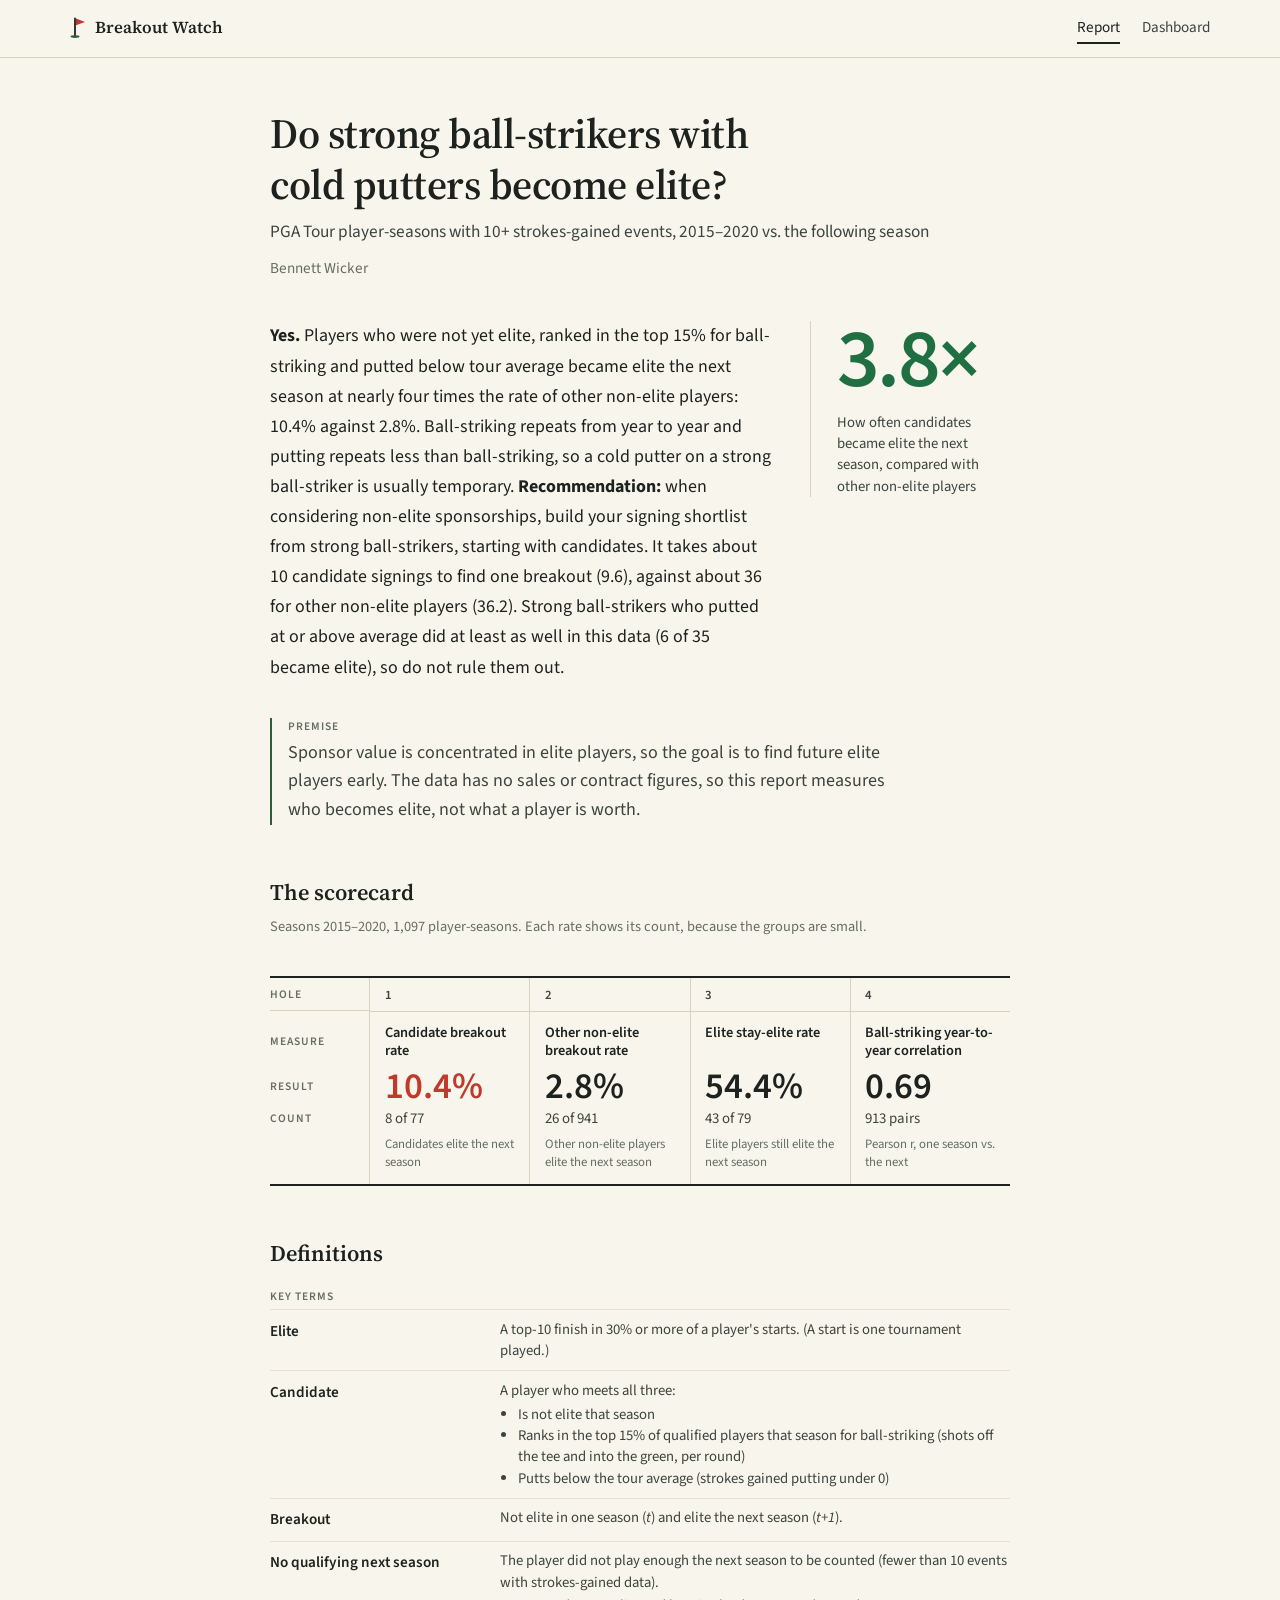
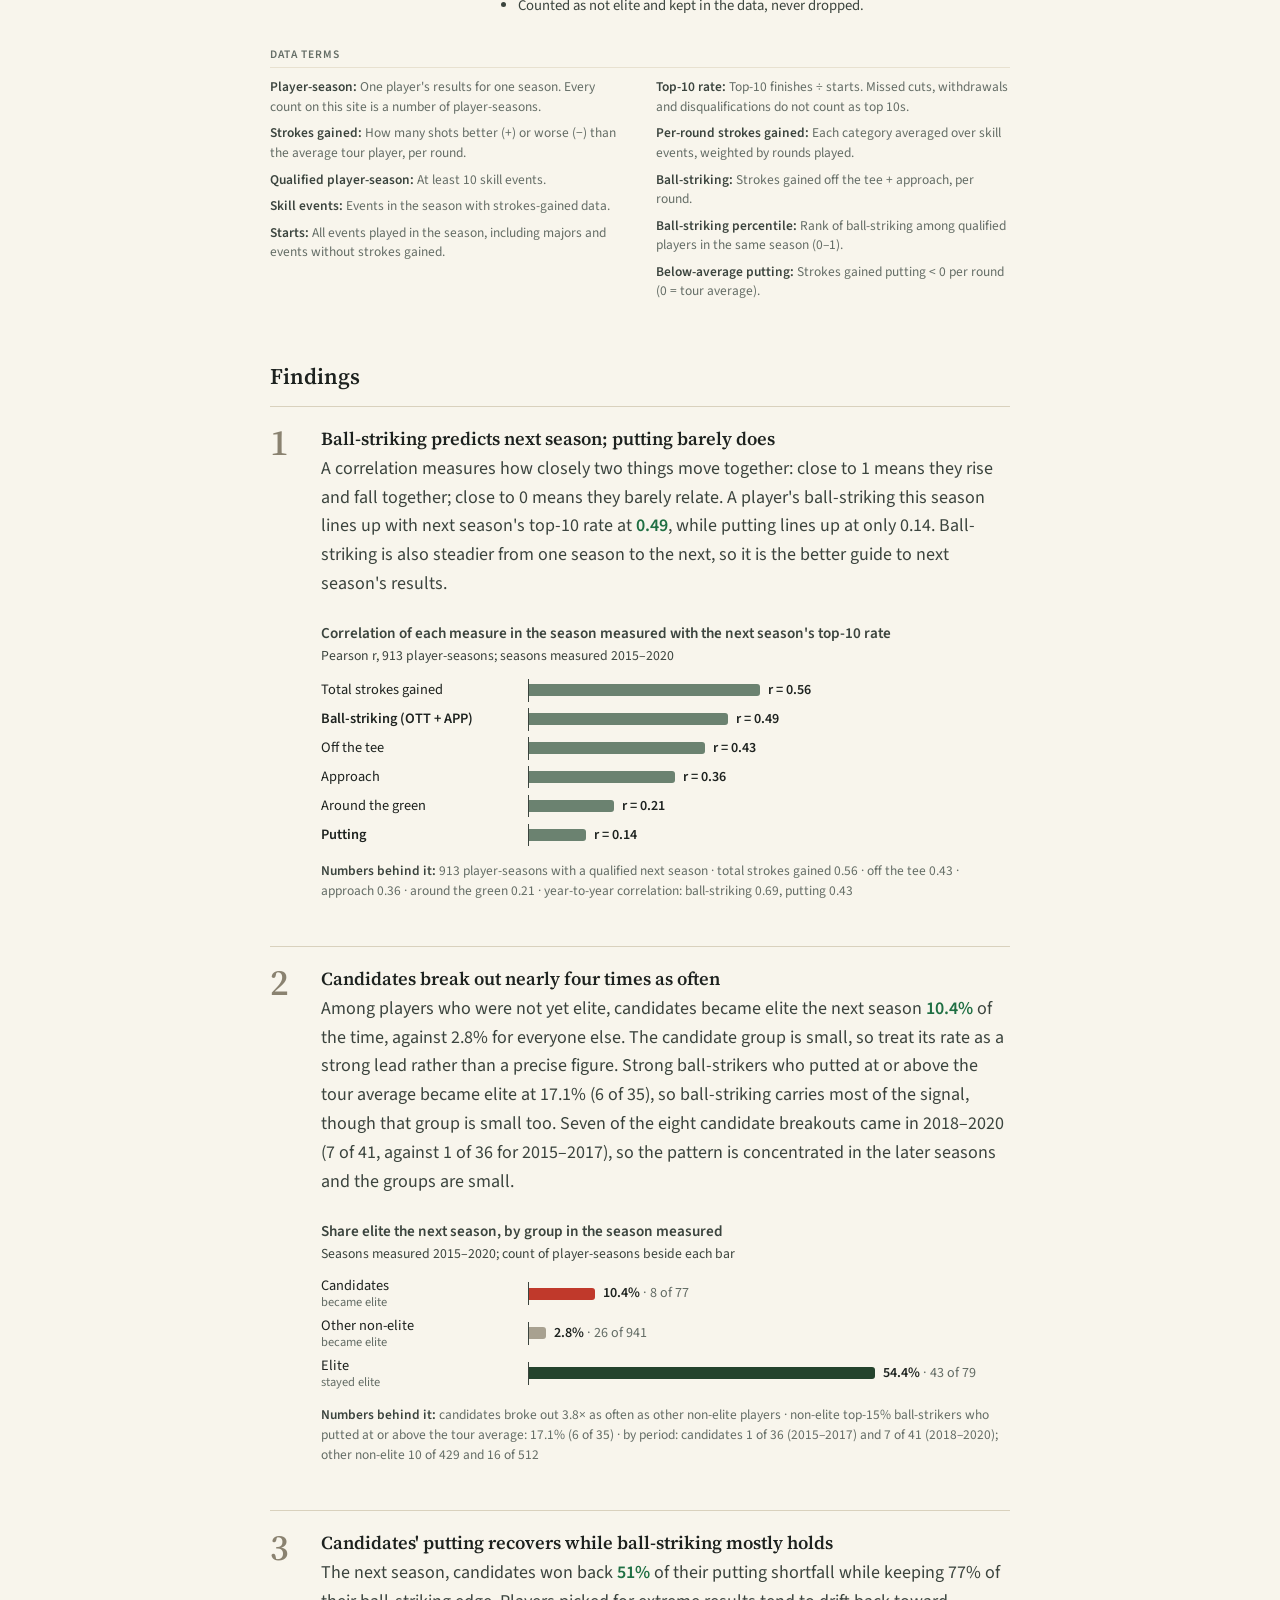
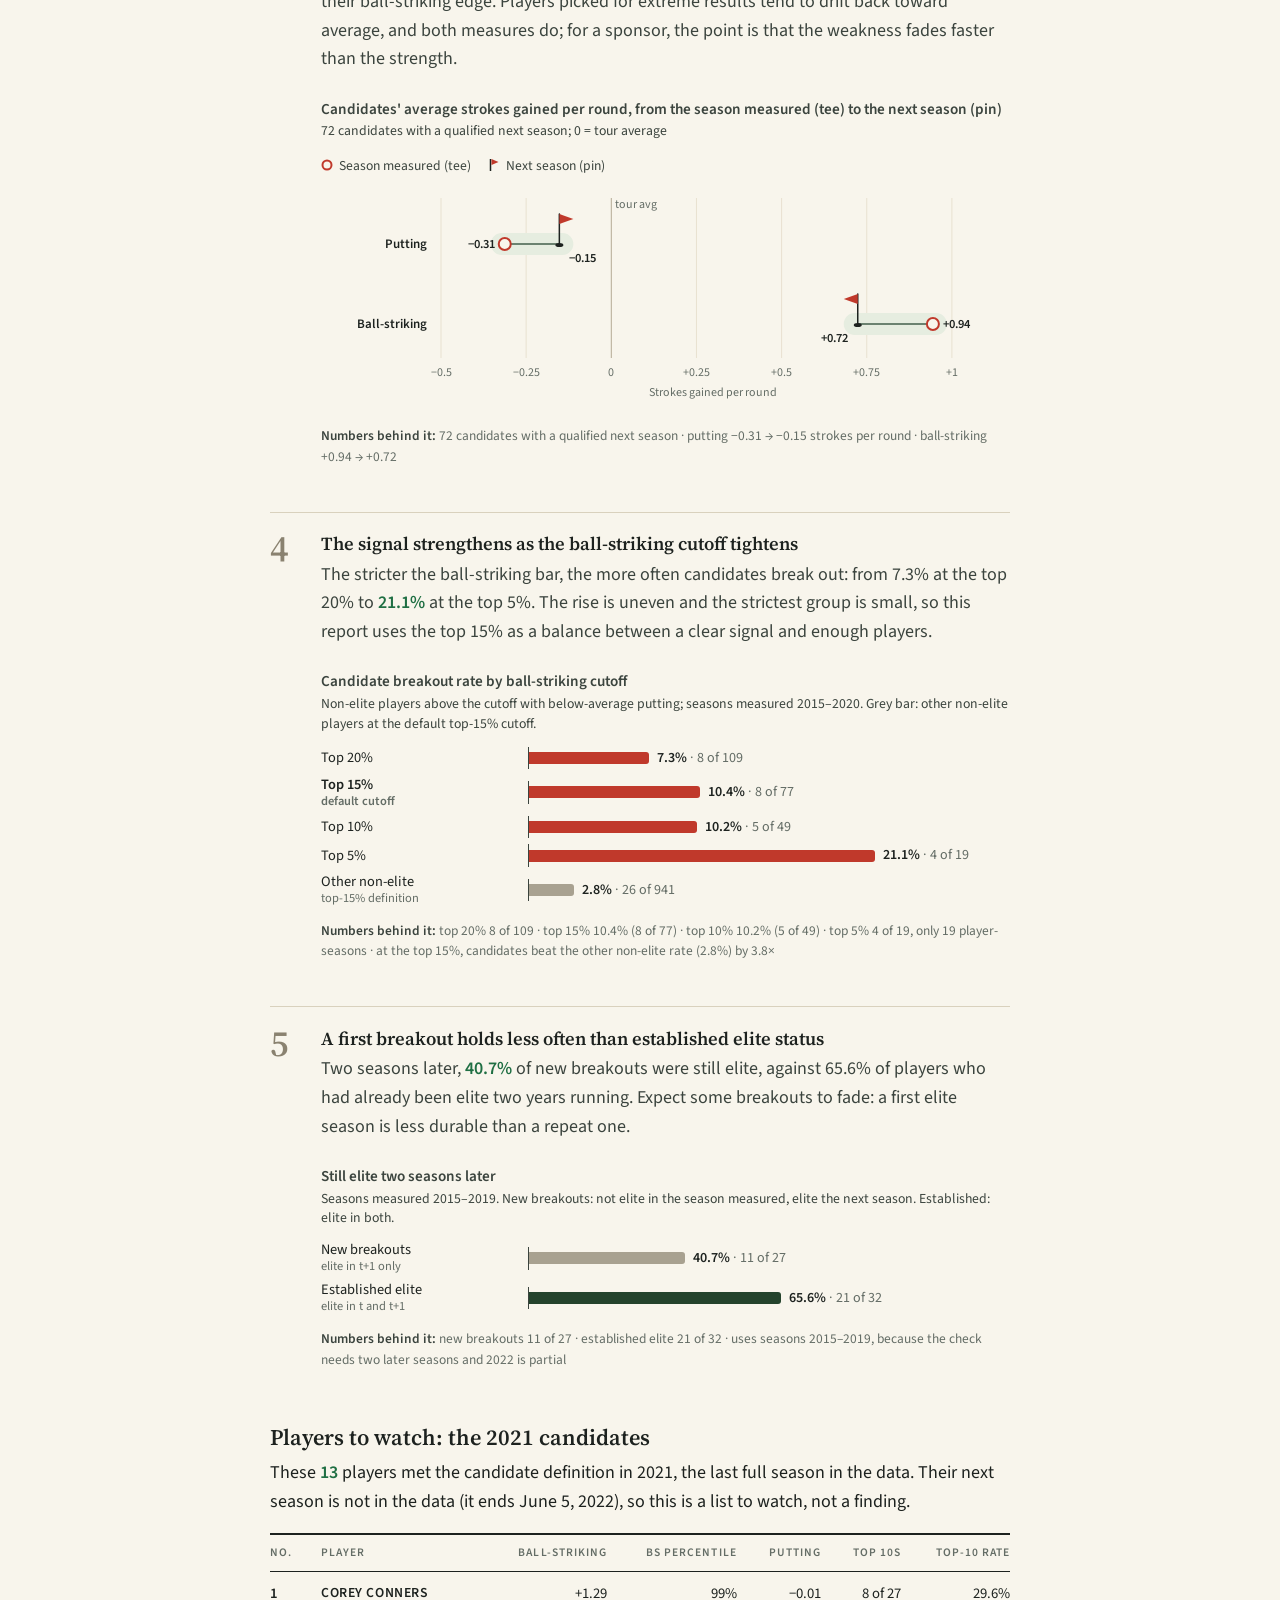
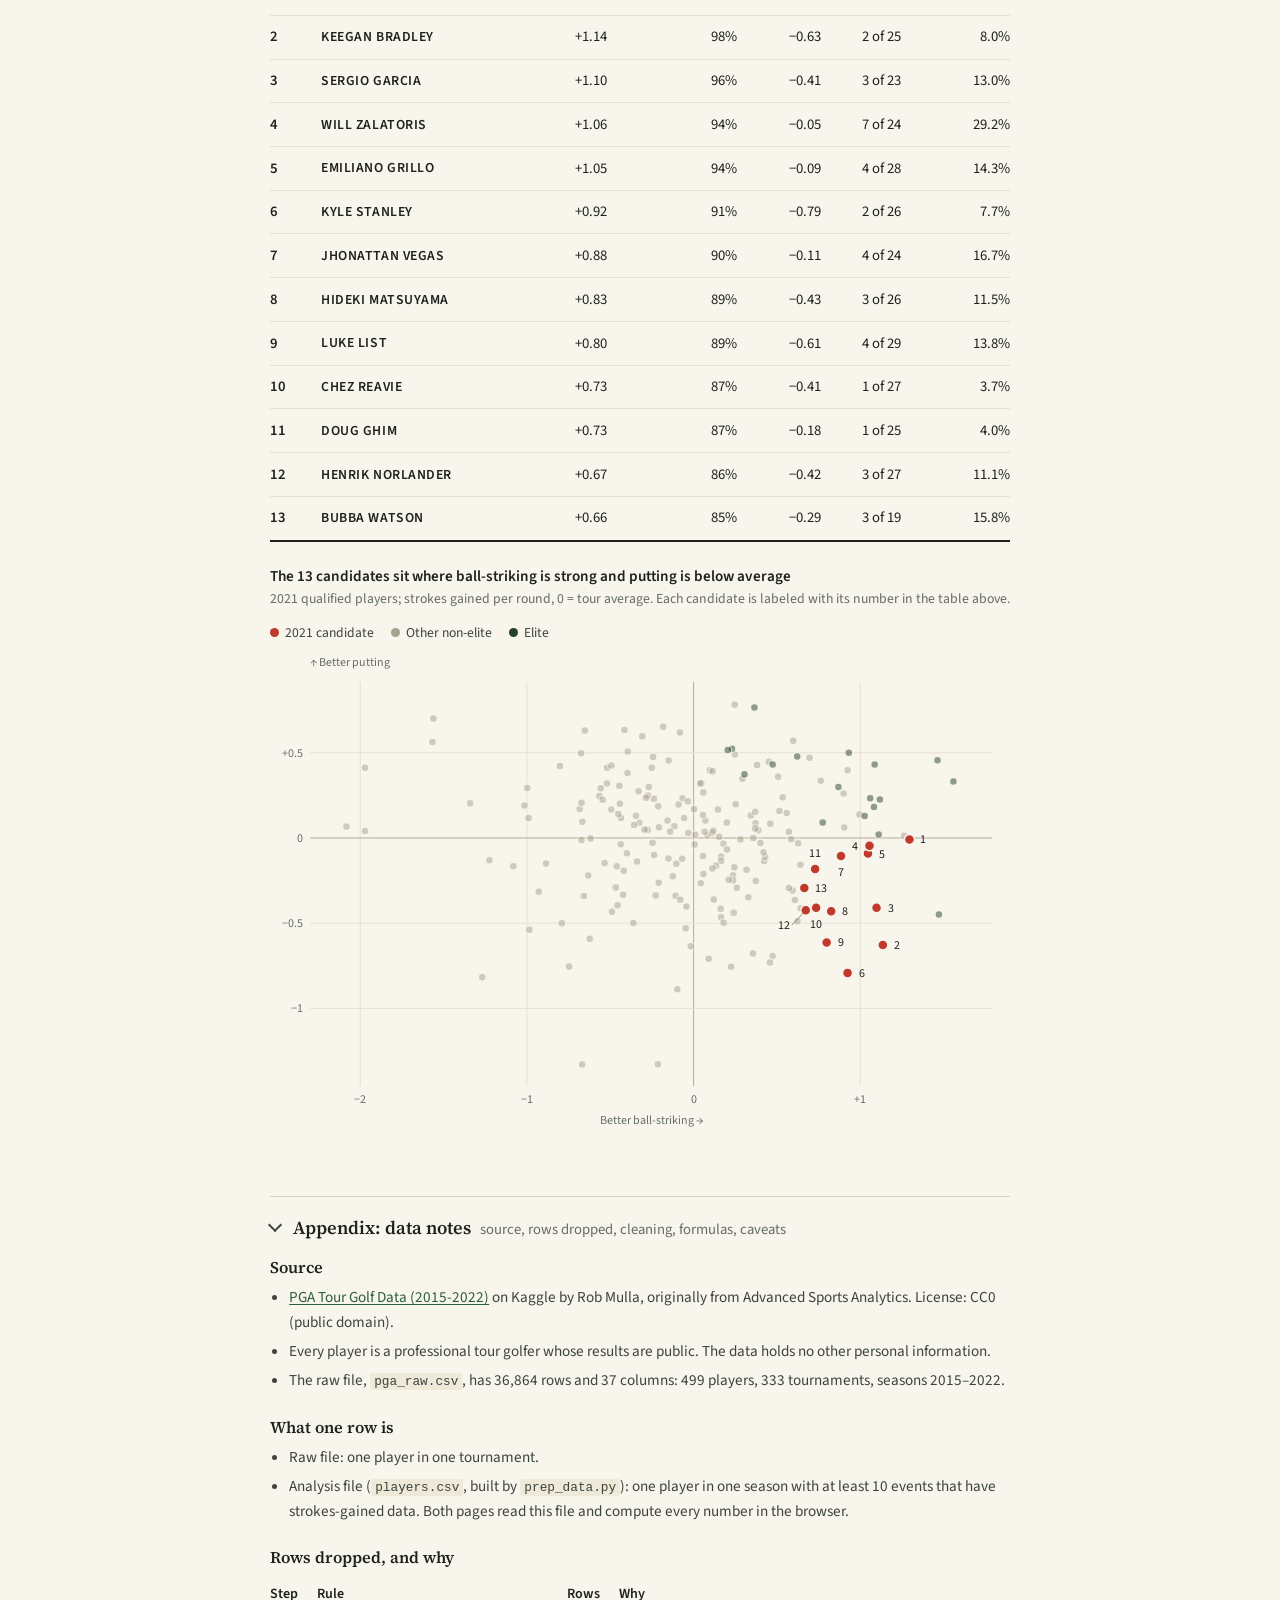
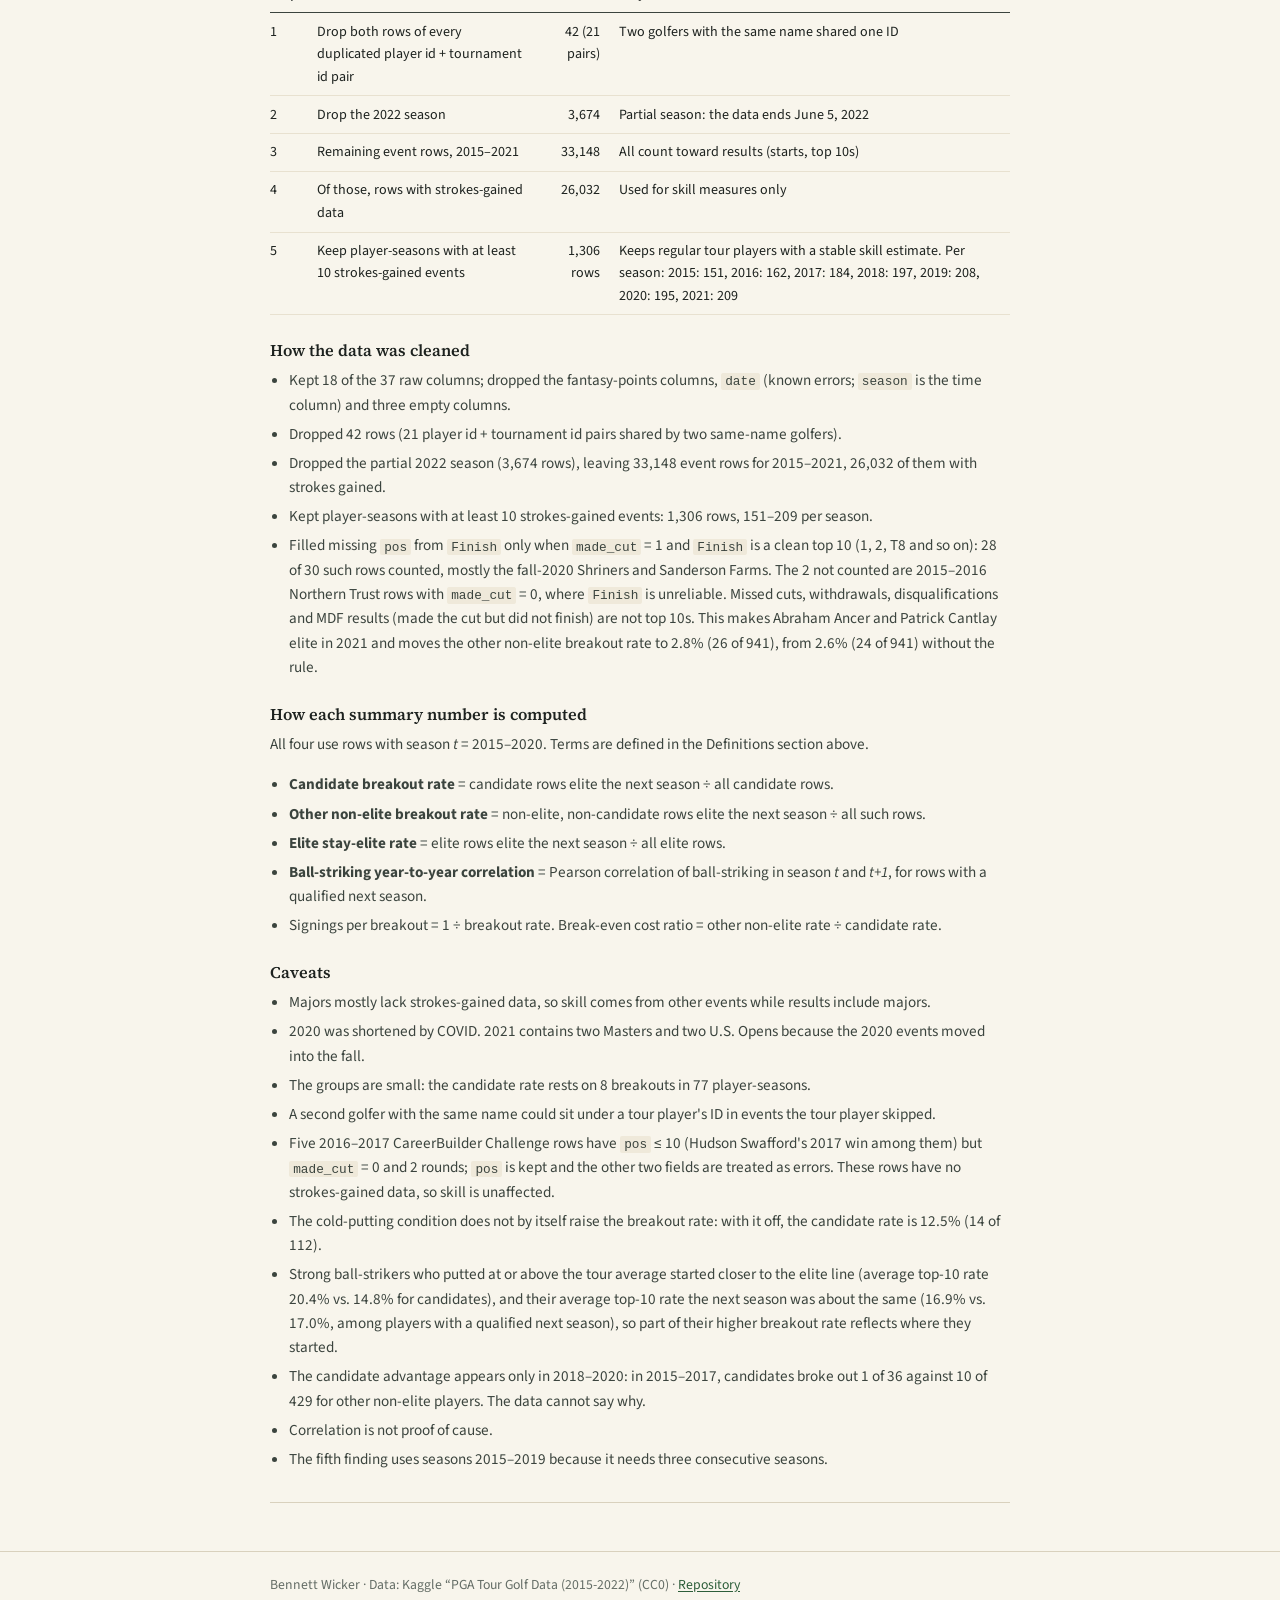
==== commit e7df8f16: "Redesign report and dashboard; add player filters and plain-language notes Report: yardage-book layo" ====
--- a/index.html
+++ b/index.html
@@ -5,7 +5,7 @@
   <meta name="viewport" content="width=device-width, initial-scale=1">
   <title>Breakout Watch: Report</title>
   <meta name="description" content="Do PGA Tour players with top-15% ball-striking and below-average putting become elite the next season more often than other players? Player-seasons 2015–2020.">
-  <link rel="icon" href="data:image/svg+xml,%3Csvg xmlns='http://www.w3.org/2000/svg' viewBox='0 0 32 32'%3E%3Cpath d='M11 4v23' stroke='%231f2521' stroke-width='2.4' stroke-linecap='round'/%3E%3Cpath d='M12 4l12 4.5L12 13z' fill='%23c8462c'/%3E%3Cellipse cx='11' cy='28' rx='7' ry='2' fill='%232d5e3a'/%3E%3C/svg%3E">
+  <link rel="icon" href="data:image/svg+xml,%3Csvg xmlns='http://www.w3.org/2000/svg' viewBox='0 0 32 32'%3E%3Cpath d='M11 4v23' stroke='%231d221f' stroke-width='2.4' stroke-linecap='round'/%3E%3Cpath d='M12 4l12 4.5L12 13z' fill='%23c0392b'/%3E%3Cellipse cx='11' cy='28' rx='7' ry='2' fill='%232d5e3a'/%3E%3C/svg%3E">
   <link rel="preconnect" href="https://fonts.googleapis.com">
   <link rel="preconnect" href="https://fonts.gstatic.com" crossorigin>
   <link href="https://fonts.googleapis.com/css2?family=Source+Sans+3:ital,wght@0,400;0,600;1,400&family=Source+Serif+4:opsz,wght@8..60,600&display=swap" rel="stylesheet">
@@ -15,7 +15,7 @@
   <nav class="nav" aria-label="Site">
     <div class="nav-inner">
       <a class="brand" href="index.html">
-        <svg width="18" height="22" viewBox="0 0 18 22" aria-hidden="true"><path d="M5 1.5v17" stroke="#1f2521" stroke-width="1.8" stroke-linecap="round"/><path d="M6 1.5l9 3.4L6 8.3z" fill="#c8462c"/><ellipse cx="5" cy="19.6" rx="4.5" ry="1.4" fill="#2d5e3a"/></svg>
+        <svg width="18" height="22" viewBox="0 0 18 22" aria-hidden="true"><path d="M5 1.5v17" stroke="#1d221f" stroke-width="1.8" stroke-linecap="round"/><path d="M6 1.5l9 3.4L6 8.3z" fill="#c0392b"/><ellipse cx="5" cy="19.6" rx="4.5" ry="1.4" fill="#2d5e3a"/></svg>
         Breakout Watch
       </a>
       <div class="nav-links">
@@ -25,231 +25,287 @@
     </div>
   </nav>
 
-  <main class="site-main">
-    <header class="page-head wrap">
+  <main class="site-main wrap">
+    <header class="page-head">
       <h1>Do strong ball-strikers with cold putters become elite?</h1>
       <p class="subtitle">PGA Tour player-seasons with 10+ strokes-gained events, 2015–2020 vs. the following season</p>
       <p class="byline">Bennett Wicker</p>
     </header>
 
-    <div class="wrap">
-      <div id="load-error" hidden class="error-box"></div>
-
+    <div id="load-error" hidden class="error-box"></div>
+
+    <div class="opening">
+      <div class="opening-text">
       <p class="lede">
         <strong>Yes.</strong> Players who were not yet elite, ranked in the top 15% for ball-striking and putted below tour average
         became elite the next season at nearly four times the rate of other non-elite players:
-        <span data-k="cand.rate">…</span> (<span data-k="cand.of">…</span>) against
-        <span data-k="other.rate">…</span> (<span data-k="other.of">…</span>), or <span data-k="ratio">…</span>×.
+        <span data-k="cand.rate">…</span> against <span data-k="other.rate">…</span>.
         Ball-striking repeats from year to year and putting repeats less than ball-striking, so a cold putter on a strong ball-striker is usually temporary.
-        <strong>Recommendation:</strong> build your signing shortlist from candidates; it takes about <span data-k="cand.signRound">…</span> candidate signings per breakout
-        (<span data-k="cand.sign">…</span>) against about <span data-k="other.signRound">…</span> otherwise (<span data-k="other.sign">…</span>).
+        <span class="recommend"><strong>Recommendation:</strong> when considering non-elite sponsorships, build your signing shortlist from strong ball-strikers, starting with candidates.
+        It takes about <span data-k="cand.signRound">…</span> candidate signings to find one breakout (<span data-k="cand.sign">…</span>),
+        against about <span data-k="other.signRound">…</span> for other non-elite players (<span data-k="other.sign">…</span>).
+        Strong ball-strikers who putted at or above average did at least as well in this data (<span data-k="f2.warm.of">…</span> became elite), so do not rule them out.</span>
       </p>
-      <p class="premise">
-        Premise: sponsor value is concentrated in elite players, so the goal is to find future elite players early.
-        The data has no sales or contract figures, so this report measures who becomes elite, not what they are worth.
+      </div>
+      <p class="focal" id="focal">
+        <span class="focal-num"><span data-k="ratio">…</span>×</span>
+        <span class="focal-cap">How often candidates became elite the next season, compared with other non-elite players</span>
       </p>
-
-      <section aria-labelledby="cards-h">
-        <h2 id="cards-h">The scorecard</h2>
-        <p class="muted">Season <i>t</i> = 2015–2020, <span data-k="rows">…</span> player-seasons. Each rate shows its count, because the groups are small.</p>
-        <div class="cards" id="cards"></div>
-        <p class="defs">
-          <b>Elite:</b> a top-10 finish in at least 30% of starts.
-          <b>Candidate:</b> not elite, ball-striking (off the tee + approach, per round) above the 85th percentile of qualified players that season, and putting below tour average (strokes gained putting &lt; 0).
-          <b>Breakout:</b> not elite in season <i>t</i>, elite in season <i>t+1</i>. A player with no qualifying next season counts as not elite.
-        </p>
-      </section>
-
-      <section aria-labelledby="findings-h">
-        <h2 id="findings-h">Findings</h2>
-
-        <h3>1. Ball-striking predicts next season; putting barely does</h3>
-        <p>
-          Across the <span data-k="f1.n">…</span> player-seasons with a qualified next season, total strokes gained has the strongest link to next season's
-          top-10 rate (r = <span data-k="f1.sg_total">…</span>). Ball-striking comes next at <span data-k="f1.ball_striking">…</span>,
-          led by off the tee (<span data-k="f1.sg_ott">…</span>) and approach (<span data-k="f1.sg_app">…</span>). Putting is the weakest at
-          <span data-k="f1.sg_putt">…</span>. Ball-striking also carries over better: its year-to-year correlation is <span data-k="bs.r">…</span>,
-          against <span data-k="putt.r">…</span> for putting. This season's ball-striking is a better guide to next season than this season's putting.
-        </p>
-        <figure>
-          <p class="chart-title">Correlation of each season-<i>t</i> measure with next season's top-10 rate</p>
-          <p class="chart-sub">Pearson r, <span data-k="f1.n">…</span> player-seasons, season <i>t</i> = 2015–2020</p>
-          <div class="chart" id="f1-chart"></div>
-        </figure>
-
-        <h3>2. Candidates break out nearly four times as often</h3>
-        <p>
-          Of the <span data-k="cand.n">…</span> candidate player-seasons, <span data-k="cand.hits">…</span> became elite the next season
-          (<span data-k="cand.rate">…</span>). Of the <span data-k="other.n">…</span> other non-elite player-seasons, <span data-k="other.hits">…</span> did
-          (<span data-k="other.rate">…</span>), so candidates broke out <span data-k="ratio">…</span>× as often. For scale, <span data-k="elite.rate">…</span>
-          of elite players (<span data-k="elite.of">…</span>) stayed elite. The candidate rate rests on <span data-k="cand.hits">…</span> breakouts,
-          so treat it as a strong lead rather than a precise figure.
-        </p>
-        <figure>
-          <p class="chart-title">Share elite the next season, by group in season <i>t</i></p>
-          <p class="chart-sub">Season <i>t</i> = 2015–2020; count of player-seasons beside each bar</p>
-          <div class="chart" id="f2-chart"></div>
-        </figure>
-
-        <h3>3. Candidates' putting recovers while ball-striking mostly holds</h3>
-        <p>
-          For the <span data-k="f3.n">…</span> candidates with a qualified next season, average putting improved from
-          <span data-k="f3.puttFrom">…</span> to <span data-k="f3.puttTo">…</span> strokes per round, recovering
-          <span data-k="f3.puttRecovered">…</span> of the deficit. Ball-striking slipped from <span data-k="f3.bsFrom">…</span> to
-          <span data-k="f3.bsTo">…</span>, keeping <span data-k="f3.bsKept">…</span> of the edge. Both moves are partly regression to the mean,
-          which is expected for any group picked for extreme values; for a sponsor, the point is that the weakness fades faster than the strength.
-        </p>
-        <figure>
-          <p class="chart-title">Candidates' average strokes gained per round, season <i>t</i> (tee) to season <i>t+1</i> (pin)</p>
-          <p class="chart-sub"><span data-k="f3.n">…</span> candidates with a qualified next season; 0 = tour average</p>
-          <div class="legend" aria-hidden="true">
-            <span><svg width="12" height="12"><circle cx="6" cy="6" r="4.5" fill="#fffdf8" stroke="#c8462c" stroke-width="2"/></svg> Season <i>t</i> (tee)</span>
-            <span><svg width="12" height="14"><path d="M2.5 1v12" stroke="#1f2521" stroke-width="1.5"/><path d="M3.5 1l7 3L3.5 7z" fill="#c8462c"/></svg> Season <i>t+1</i> (pin)</span>
+    </div>
+
+    <aside class="premise" aria-label="Premise">
+      <span class="premise-label">Premise</span>
+      <p>Sponsor value is concentrated in elite players, so the goal is to find future elite players early.
+        The data has no sales or contract figures, so this report measures who becomes elite, not what a player is worth.</p>
+    </aside>
+
+    <section class="block" aria-labelledby="cards-h">
+      <h2 id="cards-h">The scorecard</h2>
+      <p class="sc-caption">Seasons 2015–2020, <span data-k="rows">…</span> player-seasons. Each rate shows its count, because the groups are small.</p>
+      <div class="sc" id="cards"></div>
+    </section>
+
+    <section class="block" aria-labelledby="defs-h">
+      <h2 id="defs-h">Definitions</h2>
+      <h3 class="defs-sub">Key terms</h3>
+      <dl class="key-list">
+        <div><dt>Elite</dt><dd>A top-10 finish in 30% or more of a player's starts. (A start is one tournament played.)</dd></div>
+        <div><dt>Candidate</dt><dd>A player who meets all three:
+          <ul>
+            <li>Is not elite that season</li>
+            <li>Ranks in the top 15% of qualified players that season for ball-striking (shots off the tee and into the green, per round)</li>
+            <li>Putts below the tour average (strokes gained putting under 0)</li>
+          </ul></dd></div>
+        <div><dt>Breakout</dt><dd>Not elite in one season (<i>t</i>) and elite the next season (<i>t+1</i>).</dd></div>
+        <div><dt>No qualifying next season</dt><dd>The player did not play enough the next season to be counted (fewer than 10 events with strokes-gained data).
+          <ul><li>Counted as not elite and kept in the data, never dropped.</li></ul></dd></div>
+      </dl>
+      <h3 class="defs-sub">Data terms</h3>
+      <dl class="key-list minor">
+        <div><dt>Player-season</dt><dd>One player's results for one season. Every count on this site is a number of player-seasons.</dd></div>
+        <div><dt>Strokes gained</dt><dd>How many shots better (+) or worse (−) than the average tour player, per round.</dd></div>
+        <div><dt>Qualified player-season</dt><dd>At least 10 skill events.</dd></div>
+        <div><dt>Skill events</dt><dd>Events in the season with strokes-gained data.</dd></div>
+        <div><dt>Starts</dt><dd>All events played in the season, including majors and events without strokes gained.</dd></div>
+        <div><dt>Top-10 rate</dt><dd>Top-10 finishes ÷ starts. Missed cuts, withdrawals and disqualifications do not count as top 10s.</dd></div>
+        <div><dt>Per-round strokes gained</dt><dd>Each category averaged over skill events, weighted by rounds played.</dd></div>
+        <div><dt>Ball-striking</dt><dd>Strokes gained off the tee + approach, per round.</dd></div>
+        <div><dt>Ball-striking percentile</dt><dd>Rank of ball-striking among qualified players in the same season (0–1).</dd></div>
+        <div><dt>Below-average putting</dt><dd>Strokes gained putting &lt; 0 per round (0 = tour average).</dd></div>
+      </dl>
+    </section>
+
+    <section class="block" aria-labelledby="findings-h">
+      <h2 id="findings-h">Findings</h2>
+
+      <section class="finding" aria-labelledby="f1-h">
+        <span class="finding-num" aria-hidden="true">1</span>
+        <div>
+          <h3 id="f1-h"><span class="sr-only">Finding 1: </span>Ball-striking predicts next season; putting barely does</h3>
+          <p>
+            A correlation measures how closely two things move together: close to 1 means they rise and fall together; close to 0 means they barely relate.
+            A player's ball-striking this season lines up with next season's top-10 rate at <span class="key" data-k="f1.ball_striking">…</span>,
+            while putting lines up at only <span data-k="f1.sg_putt">…</span>. Ball-striking is also steadier from one season to the next, so it is the better guide to next season's results.
+          </p>
+          <figure>
+            <p class="chart-title">Correlation of each measure in the season measured with the next season's top-10 rate</p>
+            <p class="chart-sub">Pearson r, <span data-k="f1.n">…</span> player-seasons; seasons measured 2015–2020</p>
+            <div class="chart" id="f1-chart"></div>
+          </figure>
+          <p class="behind"><b>Numbers behind it:</b> <span data-k="f1.n">…</span> player-seasons with a qualified next season ·
+            total strokes gained <span data-k="f1.sg_total">…</span> · off the tee <span data-k="f1.sg_ott">…</span> ·
+            approach <span data-k="f1.sg_app">…</span> · around the green <span data-k="f1.sg_arg">…</span> ·
+            year-to-year correlation: ball-striking <span data-k="bs.r">…</span>, putting <span data-k="putt.r">…</span></p>
+        </div>
+      </section>
+
+      <section class="finding" id="finding-2" aria-labelledby="f2-h">
+        <span class="finding-num" aria-hidden="true">2</span>
+        <div>
+          <h3 id="f2-h"><span class="sr-only">Finding 2: </span>Candidates break out nearly four times as often</h3>
+          <p>
+            Among players who were not yet elite, candidates became elite the next season <span class="key" data-k="cand.rate">…</span> of the time,
+            against <span data-k="other.rate">…</span> for everyone else. The candidate group is small, so treat its rate as a strong lead rather than a precise figure.
+            Strong ball-strikers who putted at or above the tour average became elite at <span data-k="f2.warm.rate">…</span> (<span data-k="f2.warm.of">…</span>),
+            so ball-striking carries most of the signal, though that group is small too.
+            <span data-k="per.late.cand.hitsWord">…</span> of the <span data-k="cand.hitsWord">…</span> candidate breakouts came in 2018–2020
+            (<span data-k="per.late.cand.of">…</span>, against <span data-k="per.early.cand.of">…</span> for 2015–2017), so the pattern is concentrated in the later seasons and the groups are small.
+          </p>
+          <figure>
+            <p class="chart-title">Share elite the next season, by group in the season measured</p>
+            <p class="chart-sub">Seasons measured 2015–2020; count of player-seasons beside each bar</p>
+            <div class="chart" id="f2-chart"></div>
+          </figure>
+          <p class="behind"><b>Numbers behind it:</b> candidates broke out <span data-k="ratio">…</span>× as often as other non-elite players ·
+            non-elite top-15% ball-strikers who putted at or above the tour average: <span data-k="f2.warm.rate">…</span> (<span data-k="f2.warm.of">…</span>) ·
+            by period: candidates <span data-k="per.early.cand.of">…</span> (2015–2017) and <span data-k="per.late.cand.of">…</span> (2018–2020);
+            other non-elite <span data-k="per.early.other.of">…</span> and <span data-k="per.late.other.of">…</span></p>
+        </div>
+      </section>
+
+      <section class="finding" aria-labelledby="f3-h">
+        <span class="finding-num" aria-hidden="true">3</span>
+        <div>
+          <h3 id="f3-h"><span class="sr-only">Finding 3: </span>Candidates' putting recovers while ball-striking mostly holds</h3>
+          <p>
+            The next season, candidates won back <span class="key" data-k="f3.puttRecovered">…</span> of their putting shortfall while keeping
+            <span data-k="f3.bsKept">…</span> of their ball-striking edge. Players picked for extreme results tend to drift back toward average,
+            and both measures do; for a sponsor, the point is that the weakness fades faster than the strength.
+          </p>
+          <figure>
+            <p class="chart-title">Candidates' average strokes gained per round, from the season measured (tee) to the next season (pin)</p>
+            <p class="chart-sub"><span data-k="f3.n">…</span> candidates with a qualified next season; 0 = tour average</p>
+            <div class="legend" aria-hidden="true">
+              <span><svg width="12" height="12"><circle cx="6" cy="6" r="4.5" fill="#f8f5ec" stroke="#c0392b" stroke-width="2"/></svg> Season measured (tee)</span>
+              <span><svg width="12" height="14"><path d="M2.5 1v12" stroke="#1d221f" stroke-width="1.5"/><path d="M3.5 1l7 3L3.5 7z" fill="#c0392b"/></svg> Next season (pin)</span>
+            </div>
+            <div class="chart" id="f3-chart"></div>
+          </figure>
+          <p class="behind"><b>Numbers behind it:</b> <span data-k="f3.n">…</span> candidates with a qualified next season ·
+            putting <span data-k="f3.puttFrom">…</span> → <span data-k="f3.puttTo">…</span> strokes per round ·
+            ball-striking <span data-k="f3.bsFrom">…</span> → <span data-k="f3.bsTo">…</span></p>
+        </div>
+      </section>
+
+      <section class="finding" aria-labelledby="f4-h">
+        <span class="finding-num" aria-hidden="true">4</span>
+        <div>
+          <h3 id="f4-h"><span class="sr-only">Finding 4: </span>The signal strengthens as the ball-striking cutoff tightens</h3>
+          <p>
+            The stricter the ball-striking bar, the more often candidates break out: from <span data-k="f4.20.rate">…</span> at the top 20%
+            to <span class="key" data-k="f4.5.rate">…</span> at the top 5%. The rise is uneven and the strictest group is small,
+            so this report uses the top 15% as a balance between a clear signal and enough players.
+          </p>
+          <figure>
+            <p class="chart-title">Candidate breakout rate by ball-striking cutoff</p>
+            <p class="chart-sub">Non-elite players above the cutoff with below-average putting; seasons measured 2015–2020. Grey bar: other non-elite players at the default top-15% cutoff.</p>
+            <div class="chart" id="f4-chart"></div>
+          </figure>
+          <p class="behind"><b>Numbers behind it:</b> top 20% <span data-k="f4.20.of">…</span> · top 15% <span data-k="f4.15.rate">…</span>
+            (<span data-k="f4.15.of">…</span>) · top 10% <span data-k="f4.10.rate">…</span> (<span data-k="f4.10.of">…</span>) ·
+            top 5% <span data-k="f4.5.of">…</span>, only <span data-k="f4.5.n">…</span> player-seasons ·
+            at the top 15%, candidates beat the other non-elite rate (<span data-k="other.rate">…</span>) by <span data-k="ratio">…</span>×</p>
+        </div>
+      </section>
+
+      <section class="finding" aria-labelledby="f5-h">
+        <span class="finding-num" aria-hidden="true">5</span>
+        <div>
+          <h3 id="f5-h"><span class="sr-only">Finding 5: </span>A first breakout holds less often than established elite status</h3>
+          <p>
+            Two seasons later, <span class="key" data-k="f5.b.rate">…</span> of new breakouts were still elite, against
+            <span data-k="f5.r.rate">…</span> of players who had already been elite two years running. Expect some breakouts to fade:
+            a first elite season is less durable than a repeat one.
+          </p>
+          <figure>
+            <p class="chart-title">Still elite two seasons later</p>
+            <p class="chart-sub">Seasons measured 2015–2019. New breakouts: not elite in the season measured, elite the next season. Established: elite in both.</p>
+            <div class="chart" id="f5-chart"></div>
+          </figure>
+          <p class="behind"><b>Numbers behind it:</b> new breakouts <span data-k="f5.b.hits">…</span> of <span data-k="f5.b.n">…</span> ·
+            established elite <span data-k="f5.r.hits">…</span> of <span data-k="f5.r.n">…</span> ·
+            uses seasons 2015–2019, because the check needs two later seasons and 2022 is partial</p>
+        </div>
+      </section>
+    </section>
+
+    <section class="block" aria-labelledby="watch-h">
+      <h2 id="watch-h">Players to watch: the 2021 candidates</h2>
+      <p>
+        These <span class="key" data-k="watch.n">…</span> players met the candidate definition in 2021, the last full season in the data. Their next season
+        is not in the data (it ends June 5, 2022), so this is a list to watch, not a finding.
+      </p>
+      <div class="table-wrap">
+        <table class="leaderboard" id="watch-table" aria-label="2021 candidates to watch"></table>
+      </div>
+      <figure>
+        <p class="chart-title">The <span data-k="watch.n">…</span> candidates sit where ball-striking is strong and putting is below average</p>
+        <p class="chart-sub">2021 qualified players; strokes gained per round, 0 = tour average. Each candidate is labeled with its number in the table above.</p>
+        <div class="legend" aria-hidden="true">
+          <span><i class="swatch candidate"></i> 2021 candidate</span>
+          <span><i class="swatch other"></i> Other non-elite</span>
+          <span><i class="swatch elite"></i> Elite</span>
+        </div>
+        <div class="chart" id="watch-chart"></div>
+      </figure>
+    </section>
+
+    <section class="block" aria-label="Appendix">
+      <details class="fold notes" id="data-notes" open>
+        <summary>Appendix: data notes <span class="muted">source, rows dropped, cleaning, formulas, caveats</span></summary>
+        <div class="fold-body">
+          <h3>Source</h3>
+          <ul>
+            <li><a href="https://www.kaggle.com/datasets/robikscube/pga-tour-golf-data-20152022">PGA Tour Golf Data (2015-2022)</a> on Kaggle by Rob Mulla,
+              originally from Advanced Sports Analytics. License: CC0 (public domain).</li>
+            <li>Every player is a professional tour golfer whose results are public. The data holds no other personal information.</li>
+            <li>The raw file, <code>pga_raw.csv</code>, has 36,864 rows and 37 columns: 499 players, 333 tournaments, seasons 2015–2022.</li>
+          </ul>
+
+          <h3>What one row is</h3>
+          <ul>
+            <li>Raw file: one player in one tournament.</li>
+            <li>Analysis file (<code>players.csv</code>, built by <code>prep_data.py</code>): one player in one season with at least 10 events that have strokes-gained data.
+              Both pages read this file and compute every number in the browser.</li>
+          </ul>
+
+          <h3>Rows dropped, and why</h3>
+          <div class="table-wrap">
+            <table>
+              <thead><tr><th>Step</th><th>Rule</th><th class="n">Rows</th><th>Why</th></tr></thead>
+              <tbody>
+                <tr><td>1</td><td>Drop both rows of every duplicated player id + tournament id pair</td><td class="n">42 (21 pairs)</td><td>Two golfers with the same name shared one ID</td></tr>
+                <tr><td>2</td><td>Drop the 2022 season</td><td class="n">3,674</td><td>Partial season: the data ends June 5, 2022</td></tr>
+                <tr><td>3</td><td>Remaining event rows, 2015–2021</td><td class="n">33,148</td><td>All count toward results (starts, top 10s)</td></tr>
+                <tr><td>4</td><td>Of those, rows with strokes-gained data</td><td class="n">26,032</td><td>Used for skill measures only</td></tr>
+                <tr><td>5</td><td>Keep player-seasons with at least 10 strokes-gained events</td><td class="n"><span data-k="qual.total">…</span> rows</td><td>Keeps regular tour players with a stable skill estimate. Per season: <span data-k="qual.seasons">…</span></td></tr>
+              </tbody>
+            </table>
           </div>
-          <div class="chart" id="f3-chart"></div>
-        </figure>
-
-        <h3>4. The signal strengthens as the ball-striking cutoff tightens</h3>
-        <p>
-          Keeping the putting condition and tightening the ball-striking cutoff raises the candidate breakout rate from
-          <span data-k="f4.20.rate">…</span> (<span data-k="f4.20.of">…</span>) at the top 20% to <span data-k="f4.5.rate">…</span>
-          (<span data-k="f4.5.of">…</span>) at the top 5%. The rise is not smooth: the top 10% (<span data-k="f4.10.rate">…</span>,
-          <span data-k="f4.10.of">…</span>) is level with the top 15% (<span data-k="f4.15.rate">…</span>), and the top-5% group is only
-          <span data-k="f4.5.n">…</span> player-seasons. The top-15% cutoff keeps a workable group while still beating the other non-elite rate
-          (<span data-k="other.rate">…</span>) by <span data-k="ratio">…</span>×.
-        </p>
-        <figure>
-          <p class="chart-title">Candidate breakout rate by ball-striking cutoff</p>
-          <p class="chart-sub">Non-elite players above the cutoff with below-average putting; season <i>t</i> = 2015–2020. Grey bar: other non-elite players at the default top-15% cutoff.</p>
-          <div class="chart" id="f4-chart"></div>
-        </figure>
-
-        <h3>5. A first breakout holds less often than established elite status</h3>
-        <p>
-          Two seasons ahead, <span data-k="f5.b.hits">…</span> of <span data-k="f5.b.n">…</span> new breakouts (<span data-k="f5.b.rate">…</span>)
-          were still elite, against <span data-k="f5.r.hits">…</span> of <span data-k="f5.r.n">…</span> players who were already elite two years running
-          (<span data-k="f5.r.rate">…</span>). This check needs season <i>t+2</i>, so it uses season <i>t</i> = 2015–2019 (2022 is partial).
-          Expect some breakouts to fade: a first elite season is less durable than a repeat one.
-        </p>
-        <figure>
-          <p class="chart-title">Still elite two seasons later (season <i>t+2</i>)</p>
-          <p class="chart-sub">Window: season <i>t</i> = 2015–2019. New breakouts: not elite in <i>t</i>, elite in <i>t+1</i>. Established: elite in both <i>t</i> and <i>t+1</i>.</p>
-          <div class="chart" id="f5-chart"></div>
-        </figure>
-      </section>
-
-      <section aria-labelledby="watch-h">
-        <h2 id="watch-h">Players to watch: the 2021 candidates</h2>
-        <p>
-          These <span data-k="watch.n">…</span> players met the candidate definition in 2021, the last full season in the data. Their next season
-          is not in the data (it ends June 5, 2022), so this is a list to watch, not a finding.
-        </p>
-        <figure>
-          <p class="chart-title">Ball-striking vs. putting, 2021 qualified players</p>
-          <p class="chart-sub">Strokes gained per round; 0 = tour average. Candidates labeled.</p>
-          <div class="legend" aria-hidden="true">
-            <span><i class="swatch candidate"></i> 2021 candidate</span>
-            <span><i class="swatch other"></i> Other non-elite</span>
-            <span><i class="swatch elite"></i> Elite</span>
-          </div>
-          <div class="chart" id="watch-chart"></div>
-        </figure>
-        <figure>
-          <p class="chart-title">Scorecard: 2021 candidates</p>
-          <div class="table-wrap">
-            <table class="scorecard" id="watch-table" aria-label="2021 candidates to watch"></table>
-          </div>
-        </figure>
-      </section>
-
-      <section class="notes" id="data-notes" aria-labelledby="notes-h">
-        <h2 id="notes-h">Data notes</h2>
-
-        <h3>Source</h3>
-        <ul>
-          <li><a href="https://www.kaggle.com/datasets/robikscube/pga-tour-golf-data-20152022">PGA Tour Golf Data (2015-2022)</a> on Kaggle by Rob Mulla,
-            originally from Advanced Sports Analytics. License: CC0 (public domain).</li>
-          <li>Every player is a professional tour golfer whose results are public. The data holds no other personal information.</li>
-          <li>The raw file, <code>pga_raw.csv</code>, has 36,864 rows and 37 columns: 499 players, 333 tournaments, seasons 2015–2022.</li>
-        </ul>
-
-        <h3>What one row is</h3>
-        <ul>
-          <li>Raw file: one player in one tournament.</li>
-          <li>Analysis file (<code>players.csv</code>, built by <code>prep_data.py</code>): one player in one season with at least 10 events that have strokes-gained data.
-            Both pages read this file and compute every number in the browser.</li>
-        </ul>
-
-        <h3>Rows dropped, and why</h3>
-        <div class="table-wrap">
-          <table>
-            <thead><tr><th>Step</th><th>Rule</th><th class="n">Rows</th><th>Why</th></tr></thead>
-            <tbody>
-              <tr><td>1</td><td>Drop both rows of every duplicated player id + tournament id pair</td><td class="n">42 (21 pairs)</td><td>Two golfers with the same name shared one ID</td></tr>
-              <tr><td>2</td><td>Drop the 2022 season</td><td class="n">3,674</td><td>Partial season: the data ends June 5, 2022</td></tr>
-              <tr><td>3</td><td>Remaining event rows, 2015–2021</td><td class="n">33,148</td><td>All count toward results (starts, top 10s)</td></tr>
-              <tr><td>4</td><td>Of those, rows with strokes-gained data</td><td class="n">26,032</td><td>Used for skill measures only</td></tr>
-              <tr><td>5</td><td>Keep player-seasons with at least 10 strokes-gained events</td><td class="n"><span data-k="qual.total">…</span> rows</td><td>Keeps regular tour players with a stable skill estimate. Per season: <span data-k="qual.seasons">…</span></td></tr>
-            </tbody>
-          </table>
-        </div>
-
-        <h3>How the data was cleaned</h3>
-        <ul>
-          <li>Kept 18 of the 37 raw columns; dropped the fantasy-points columns, <code>date</code> (known errors; <code>season</code> is the time column) and three empty columns.</li>
-          <li>Dropped 42 rows (21 player id + tournament id pairs shared by two same-name golfers).</li>
-          <li>Dropped the partial 2022 season (3,674 rows), leaving 33,148 event rows for 2015–2021, 26,032 of them with strokes gained.</li>
-          <li>Kept player-seasons with at least 10 strokes-gained events: <span data-k="qual.total">…</span> rows, <span data-k="qual.range">…</span> per season.</li>
-          <li>Filled missing <code>pos</code> from <code>Finish</code> only when <code>made_cut</code> = 1 and <code>Finish</code> is a clean top 10 (1, 2, T8 and so on):
-            28 of 30 such rows counted, mostly the fall-2020 Shriners and Sanderson Farms. The 2 not counted are 2015–2016 Northern Trust rows with
-            <code>made_cut</code> = 0, where <code>Finish</code> is unreliable. This makes Abraham Ancer and Patrick Cantlay elite in 2021 and moves the other
-            non-elite breakout rate to 2.8% (26 of 941), from 2.6% (24 of 941) without the rule.</li>
-        </ul>
-
-        <h3>Definitions</h3>
-        <div class="table-wrap">
-          <table>
-            <thead><tr><th>Term</th><th>Definition</th></tr></thead>
-            <tbody>
-              <tr><td>Skill events</td><td>Events in the season with strokes-gained data</td></tr>
-              <tr><td>Qualified player-season</td><td>At least 10 skill events</td></tr>
-              <tr><td>Per-round strokes gained</td><td>Each category averaged over skill events, weighted by rounds played</td></tr>
-              <tr><td>Ball-striking</td><td>Strokes gained off the tee + approach, per round</td></tr>
-              <tr><td>Ball-striking percentile</td><td>Rank of ball-striking among qualified players in the same season (0–1)</td></tr>
-              <tr><td>Starts</td><td>All events played in the season, including majors and events without strokes gained</td></tr>
-              <tr><td>Top-10 rate</td><td>Top-10 finishes ÷ starts. A top 10 is <code>pos</code> ≤ 10; when <code>pos</code> is missing, <code>made_cut</code> = 1 and a clean <code>Finish</code> of 10 or better. Missed cuts, WD, DQ and MDF are not top 10.</td></tr>
-              <tr><td>Elite</td><td>Top-10 rate ≥ 30%</td></tr>
-              <tr><td>Below-average putting</td><td>Strokes gained putting &lt; 0 per round (0 = tour average)</td></tr>
-              <tr><td>Candidate</td><td>Not elite, ball-striking percentile &gt; 0.85, and below-average putting</td></tr>
-              <tr><td>Breakout</td><td>Not elite in season <i>t</i> and elite in season <i>t+1</i></td></tr>
-              <tr><td>No qualifying next season</td><td>No qualified row in <i>t+1</i>: counted as not elite, never dropped</td></tr>
-            </tbody>
-          </table>
-        </div>
-
-        <h3>How each summary number is computed</h3>
-        <p>All four use rows with season <i>t</i> = 2015–2020.</p>
-        <ul>
-          <li><b>Candidate breakout rate</b> = candidate rows elite the next season ÷ all candidate rows.</li>
-          <li><b>Other non-elite breakout rate</b> = non-elite, non-candidate rows elite the next season ÷ all such rows.</li>
-          <li><b>Elite stay-elite rate</b> = elite rows elite the next season ÷ all elite rows.</li>
-          <li><b>Ball-striking year-to-year correlation</b> = Pearson correlation of ball-striking in season <i>t</i> and <i>t+1</i>, for rows with a qualified next season.</li>
-          <li>Signings per breakout = 1 ÷ breakout rate. Break-even cost ratio = other non-elite rate ÷ candidate rate.</li>
-        </ul>
-
-        <h3>Caveats</h3>
-        <ul>
-          <li>Majors mostly lack strokes-gained data, so skill comes from other events while results include majors.</li>
-          <li>2020 was shortened by COVID. 2021 contains two Masters and two U.S. Opens because the 2020 events moved into the fall.</li>
-          <li>The groups are small: the candidate rate rests on <span data-k="cand.hits">…</span> breakouts in <span data-k="cand.n">…</span> player-seasons.</li>
-          <li>A second golfer with the same name could sit under a tour player's ID in events the tour player skipped.</li>
-          <li>Five 2016–2017 CareerBuilder Challenge rows have <code>pos</code> ≤ 10 (Hudson Swafford's 2017 win among them) but <code>made_cut</code> = 0 and
-            2 rounds; <code>pos</code> is kept and the other two fields are treated as errors. These rows have no strokes-gained data, so skill is unaffected.</li>
-          <li>Correlation is not proof of cause.</li>
-          <li>Finding 5 uses season <i>t</i> = 2015–2019 because it needs three consecutive seasons.</li>
-        </ul>
-      </section>
-    </div>
+
+          <h3>How the data was cleaned</h3>
+          <ul>
+            <li>Kept 18 of the 37 raw columns; dropped the fantasy-points columns, <code>date</code> (known errors; <code>season</code> is the time column) and three empty columns.</li>
+            <li>Dropped 42 rows (21 player id + tournament id pairs shared by two same-name golfers).</li>
+            <li>Dropped the partial 2022 season (3,674 rows), leaving 33,148 event rows for 2015–2021, 26,032 of them with strokes gained.</li>
+            <li>Kept player-seasons with at least 10 strokes-gained events: <span data-k="qual.total">…</span> rows, <span data-k="qual.range">…</span> per season.</li>
+            <li>Filled missing <code>pos</code> from <code>Finish</code> only when <code>made_cut</code> = 1 and <code>Finish</code> is a clean top 10 (1, 2, T8 and so on):
+              28 of 30 such rows counted, mostly the fall-2020 Shriners and Sanderson Farms. The 2 not counted are 2015–2016 Northern Trust rows with
+              <code>made_cut</code> = 0, where <code>Finish</code> is unreliable. Missed cuts, withdrawals, disqualifications and MDF results (made the cut but did not finish) are not top 10s. This makes Abraham Ancer and Patrick Cantlay elite in 2021 and moves the other
+              non-elite breakout rate to 2.8% (26 of 941), from 2.6% (24 of 941) without the rule.</li>
+          </ul>
+
+          <h3>How each summary number is computed</h3>
+          <p>All four use rows with season <i>t</i> = 2015–2020. Terms are defined in the Definitions section above.</p>
+          <ul>
+            <li><b>Candidate breakout rate</b> = candidate rows elite the next season ÷ all candidate rows.</li>
+            <li><b>Other non-elite breakout rate</b> = non-elite, non-candidate rows elite the next season ÷ all such rows.</li>
+            <li><b>Elite stay-elite rate</b> = elite rows elite the next season ÷ all elite rows.</li>
+            <li><b>Ball-striking year-to-year correlation</b> = Pearson correlation of ball-striking in season <i>t</i> and <i>t+1</i>, for rows with a qualified next season.</li>
+            <li>Signings per breakout = 1 ÷ breakout rate. Break-even cost ratio = other non-elite rate ÷ candidate rate.</li>
+          </ul>
+
+          <h3>Caveats</h3>
+          <ul>
+            <li>Majors mostly lack strokes-gained data, so skill comes from other events while results include majors.</li>
+            <li>2020 was shortened by COVID. 2021 contains two Masters and two U.S. Opens because the 2020 events moved into the fall.</li>
+            <li>The groups are small: the candidate rate rests on <span data-k="cand.hits">…</span> breakouts in <span data-k="cand.n">…</span> player-seasons.</li>
+            <li>A second golfer with the same name could sit under a tour player's ID in events the tour player skipped.</li>
+            <li>Five 2016–2017 CareerBuilder Challenge rows have <code>pos</code> ≤ 10 (Hudson Swafford's 2017 win among them) but <code>made_cut</code> = 0 and
+              2 rounds; <code>pos</code> is kept and the other two fields are treated as errors. These rows have no strokes-gained data, so skill is unaffected.</li>
+            <li>The cold-putting condition does not by itself raise the breakout rate: with it off, the candidate rate is <span data-k="off.cand.rate">…</span> (<span data-k="off.cand.of">…</span>).</li>
+            <li>Strong ball-strikers who putted at or above the tour average started closer to the elite line (average top-10 rate <span data-k="split.warm.top10">…</span> vs.
+              <span data-k="split.cold.top10">…</span> for candidates), and their average top-10 rate the next season was about the same
+              (<span data-k="split.warm.next">…</span> vs. <span data-k="split.cold.next">…</span>, among players with a qualified next season),
+              so part of their higher breakout rate reflects where they started.</li>
+            <li>The candidate advantage appears only in 2018–2020: in 2015–2017, candidates broke out <span data-k="per.early.cand.of">…</span>
+              against <span data-k="per.early.other.of">…</span> for other non-elite players. The data cannot say why.</li>
+            <li>Correlation is not proof of cause.</li>
+            <li>The fifth finding uses seasons 2015–2019 because it needs three consecutive seasons.</li>
+          </ul>
+        </div>
+      </details>
+    </section>
   </main>
 
   <footer class="site-foot">
--- a/styles.css
+++ b/styles.css
@@ -1,29 +1,33 @@
-/* Shared look for the report and the dashboard. */
+/* Shared look for the report and the dashboard: a yardage book crossed with a
+   tournament leaderboard. Thin rules, no boxes, tabular figures. Key numbers in
+   the text use the theme green; red belongs to candidates only (chart marks and
+   the candidate card number). */
 :root {
-  --bg: #faf8f2;
-  --paper: #fffdf8;
-  --sand: #f0ebdd;
-  --ink: #1f2521;
-  --ink-2: #3d4640;
-  --muted: #616b64;
-  --rule: #ddd6c4;
-  --grid: #e9e3d4;
+  --bg: #f8f5ec;
+  --paper: #fffdf7;
+  --sand: #efe9da;
+  --ink: #1d221f;
+  --ink-2: #3b443e;
+  --muted: #646d66;
+  --rule: #d9d1bd;
+  --rule-strong: #1d221f;
+  --grid: #e8e1d0;
   --green: #2d5e3a;
-  --green-dark: #1d3f27;
-  --green-wash: #e8efe1;
-  --flag: #c8462c;
-
-  /* Chart identity: candidates are the only colored group. */
-  --candidate: #c8462c;
+  --green-wash: #e6ede0;
+  --highlight: #1f6f43; /* key numbers in text: 5.6:1 on --bg, distinct from --elite */
+
+  /* Chart identity: candidates carry the accent; other groups stay neutral. */
+  --candidate: #c0392b;
   --other: #a8a190;
   --elite: #24432c;
-  --neutral: #5d7f63;
+  --neutral: #6b8270;
 
   --font-head: "Source Serif 4", Georgia, "Times New Roman", serif;
   --font-body: "Source Sans 3", "Segoe UI", system-ui, -apple-system, sans-serif;
 }
 
 * { box-sizing: border-box; }
+[hidden] { display: none !important; } /* keep the hidden attribute working on flex and grid elements */
 html { -webkit-text-size-adjust: 100%; }
 body {
   margin: 0;
@@ -32,143 +36,177 @@
   font-family: var(--font-body);
   font-size: 18px;
   line-height: 1.6;
+  font-variant-numeric: tabular-nums;
 }
 a { color: var(--green); text-underline-offset: 2px; }
-a:hover { color: var(--green-dark); }
-h1, h2, h3 { font-family: var(--font-head); font-weight: 600; line-height: 1.25; color: var(--ink); }
-h1 { font-size: clamp(1.8rem, 4vw, 2.4rem); margin: 0 0 0.5rem; letter-spacing: -0.01em; }
-h2 { font-size: 1.45rem; margin: 2.6rem 0 0.6rem; }
-h3 { font-size: 1.15rem; margin: 1.8rem 0 0.4rem; }
+h1, h2, h3 { font-family: var(--font-head); font-weight: 600; line-height: 1.22; color: var(--ink); text-wrap: balance; }
+h1 { font-size: clamp(1.9rem, 4.2vw, 2.6rem); margin: 0 0 0.5rem; letter-spacing: -0.012em; }
+h2 { font-size: 1.4rem; margin: 0 0 0.5rem; }
+h3 { font-size: 1.15rem; margin: 0 0 0.45rem; }
 p { margin: 0 0 1rem; }
 .muted { color: var(--muted); }
-i { font-style: italic; }
+.key { color: var(--highlight); font-weight: 600; }
+
+/* small-caps labels: used for scorecard and leaderboard headings only */
+.label {
+  font-size: 0.72rem;
+  font-weight: 600;
+  letter-spacing: 0.09em;
+  text-transform: uppercase;
+  color: var(--muted);
+}
 
 /* ---------- navigation ---------- */
-.nav { border-bottom: 1px solid var(--rule); background: var(--bg); }
+.nav { border-bottom: 1px solid var(--rule); }
 .nav-inner {
-  max-width: 1120px;
+  max-width: 1180px;
   margin: 0 auto;
-  padding: 0.75rem 16px;
+  padding: 0.8rem 20px;
   display: flex;
   align-items: center;
   gap: 1.5rem;
-  flex-wrap: wrap;
-}
-.brand {
-  display: flex;
-  align-items: center;
-  gap: 0.45rem;
-  color: var(--ink);
-  text-decoration: none;
-  font-family: var(--font-head);
-  font-weight: 600;
-  font-size: 1.05rem;
-}
-.brand:hover { color: var(--ink); }
-.nav-links { display: flex; gap: 1.25rem; margin-left: auto; }
-.nav-links a { color: var(--ink-2); text-decoration: none; font-size: 0.95rem; padding: 0.2rem 0; border-bottom: 2px solid transparent; }
+}
+.brand { display: flex; align-items: center; gap: 0.45rem; color: var(--ink); text-decoration: none; font-family: var(--font-head); font-weight: 600; font-size: 1.05rem; }
+.nav-links { display: flex; gap: 1.4rem; margin-left: auto; }
+.nav-links a { color: var(--ink-2); text-decoration: none; font-size: 0.95rem; padding: 0.15rem 0; border-bottom: 2px solid transparent; }
 .nav-links a:hover { color: var(--ink); border-bottom-color: var(--rule); }
-.nav-links a[aria-current="page"] { color: var(--ink); border-bottom-color: var(--green); }
+.nav-links a[aria-current="page"] { color: var(--ink); border-bottom-color: var(--ink); }
 
 /* ---------- layout ---------- */
-.wrap { max-width: 760px; margin: 0 auto; padding: 0 16px; }
-.wrap-wide { max-width: 1120px; margin: 0 auto; padding: 0 16px; }
-header.page-head { padding-top: 2.8rem; padding-bottom: 0.4rem; }
-.subtitle { font-size: 1.1rem; color: var(--ink-2); margin: 0 0 0.9rem; }
-.byline { font-size: 0.95rem; color: var(--muted); margin: 0 0 2rem; }
-.lede { font-size: 1.15rem; line-height: 1.65; }
-.premise { font-size: 0.95rem; color: var(--muted); }
-section { padding: 0; }
-.site-main { padding-bottom: 2rem; }
-
-/* ---------- the four summary numbers ---------- */
-.cards {
+.wrap { max-width: 780px; margin: 0 auto; padding: 0 20px; }
+.wrap-wide { max-width: 1180px; margin: 0 auto; padding: 0 20px; }
+header.page-head { padding-top: 3.2rem; padding-bottom: 0.2rem; }
+.subtitle { font-size: 1.08rem; color: var(--ink-2); margin: 0 0 0.6rem; max-width: 46rem; text-wrap: pretty; }
+.subtitle-wide { max-width: none; }
+.byline { font-size: 0.95rem; color: var(--muted); margin: 0 0 2.4rem; }
+.site-main { padding-bottom: 3rem; }
+.block { margin-top: 3.4rem; }
+
+/* opening: the answer, with 3.8x as the focal number */
+.opening { display: grid; grid-template-columns: minmax(0, 1fr) 12.5rem; gap: 2.4rem; align-items: start; }
+.lede { font-size: 1.12rem; line-height: 1.68; margin: 0; }
+.focal { border-left: 1px solid var(--rule); padding-left: 1.6rem; }
+.focal-num { display: block; font-size: 5.2rem; font-weight: 600; line-height: 0.95; letter-spacing: -0.03em; color: var(--highlight); }
+.focal-cap { display: block; margin-top: 0.7rem; font-size: 0.92rem; line-height: 1.45; color: var(--ink-2); }
+
+/* ---------- the four numbers as a scorecard row ---------- */
+.sc {
   display: grid;
-  grid-template-columns: repeat(4, minmax(0, 1fr));
-  border-top: 2px solid var(--green);
-  border-bottom: 1px solid var(--rule);
-  margin: 0.8rem 0 0.6rem;
-}
-.card { padding: 0.8rem 0.9rem 0.9rem; border-left: 1px solid var(--rule); display: flex; flex-direction: column; }
-.card:first-child { border-left: 0; padding-left: 0; }
-.card-label { font-size: 0.9rem; font-weight: 600; color: var(--ink-2); line-height: 1.3; min-height: 2.4em; }
-.card-value { font-size: 2.2rem; font-weight: 600; line-height: 1.15; margin-top: 0.3rem; color: var(--ink); }
-.card.is-candidate .card-value { color: var(--candidate); }
-.card-count { font-size: 0.95rem; color: var(--ink-2); }
-.card-note { font-size: 0.82rem; color: var(--muted); margin-top: 0.4rem; line-height: 1.35; }
-.card .too-few { font-size: 1rem; font-weight: 600; color: var(--ink-2); margin-top: 0.5rem; }
-.defs { font-size: 0.92rem; color: var(--ink-2); }
-
-/* ---------- figures ---------- */
-figure { margin: 1.4rem 0 2rem; }
-.chart-title { font-weight: 600; font-size: 0.98rem; margin: 0; color: var(--ink); }
-.chart-sub { font-size: 0.87rem; color: var(--muted); margin: 0.1rem 0 0.8rem; line-height: 1.4; }
+  grid-template-columns: 6.2rem repeat(4, minmax(0, 1fr));
+  grid-template-rows: repeat(5, auto);
+  border-top: 2px solid var(--rule-strong);
+  border-bottom: 2px solid var(--rule-strong);
+  margin: 2.4rem 0 0.7rem;
+}
+.sc-col { display: grid; grid-row: 1 / span 5; grid-template-rows: subgrid; border-left: 1px solid var(--rule); min-width: 0; }
+.sc-col > span { padding: 0 0.9rem; }
+.sc-head { border-left: 0; }
+.sc-head > span { padding-left: 0; font-size: 0.72rem; font-weight: 600; letter-spacing: 0.09em; text-transform: uppercase; color: var(--muted); align-self: center; }
+.sc-hole { padding-top: 0.4rem !important; padding-bottom: 0.4rem !important; border-bottom: 1px solid var(--rule); font-size: 0.8rem; font-weight: 600; color: var(--ink-2); }
+.sc-label { padding-top: 0.7rem !important; font-size: 0.9rem; font-weight: 600; line-height: 1.3; color: var(--ink); }
+.sc-value { padding-top: 0.35rem !important; font-size: 2.3rem; font-weight: 600; line-height: 1.1; color: var(--ink); }
+.card.is-candidate .sc-value { color: var(--candidate); }
+.card .sc-value.sc-msg, .card.is-candidate .sc-value.sc-msg { font-size: 0.9rem; font-weight: 600; line-height: 1.35; padding-top: 0.7rem !important; color: var(--ink-2); }
+.sc-count { font-size: 0.93rem; color: var(--ink-2); }
+.sc-note { padding-top: 0.35rem !important; padding-bottom: 0.8rem !important; font-size: 0.8rem; line-height: 1.35; color: var(--muted); }
+.sc-caption { font-size: 0.9rem; color: var(--muted); margin: 0; }
+
+/* ---------- definitions ---------- */
+.defs-sub { font-family: var(--font-body); font-size: 0.72rem; font-weight: 600; letter-spacing: 0.09em; text-transform: uppercase; color: var(--muted); margin: 1.4rem 0 0.3rem; }
+.key-list:not(.minor) { grid-template-columns: 1fr; }
+.key-list:not(.minor) div { display: grid; grid-template-columns: 13rem minmax(0, 1fr); gap: 1.4rem; }
+.key-list dd ul { margin: 0.15rem 0 0; padding-left: 1.1rem; }
+.key-list dd li { margin: 0; }
+.key-list { display: grid; grid-template-columns: repeat(2, minmax(0, 1fr)); gap: 0 2rem; margin: 0; }
+.key-list div { padding: 0.55rem 0; border-top: 1px solid var(--grid); }
+.key-list dt { font-weight: 600; color: var(--ink); font-size: 0.95rem; }
+.key-list dd { margin: 0; color: var(--ink-2); line-height: 1.45; font-size: 0.92rem; }
+.key-list.minor { column-count: 2; column-gap: 2rem; display: block; border-top: 1px solid var(--grid); padding-top: 0.6rem; }
+.key-list.minor div { break-inside: avoid; border-top: 0; padding: 0 0 0.45rem; font-size: 0.84rem; line-height: 1.45; color: var(--muted); }
+.key-list.minor dt, .key-list.minor dd { display: inline; font-size: inherit; }
+.key-list.minor dt { color: var(--ink-2); }
+.key-list.minor dt::after { content: ":\00a0"; }
+.key-list.minor dd { color: var(--muted); }
+.premise { margin: 2.2rem 0 0; padding-left: 1rem; border-left: 2px solid var(--green); max-width: 40rem; }
+.premise p { margin: 0; color: var(--ink-2); }
+.premise-label { display: block; font-size: 0.72rem; font-weight: 600; letter-spacing: 0.09em; text-transform: uppercase; color: var(--muted); margin-bottom: 0.15rem; }
+
+/* ---------- findings: one per "hole" ---------- */
+.finding { display: grid; grid-template-columns: 2.6rem minmax(0, 1fr); column-gap: 0.6rem; margin-top: 2.8rem; padding-top: 1.1rem; border-top: 1px solid var(--rule); }
+.finding:first-of-type { margin-top: 1rem; }
+.finding-num { font-family: var(--font-head); font-size: 2.3rem; font-weight: 600; line-height: 1; color: #8a8270; }
+.finding h3 { margin: 0.2rem 0 0.3rem; }
+.sr-only { position: absolute; width: 1px; height: 1px; padding: 0; margin: -1px; overflow: hidden; clip: rect(0 0 0 0); white-space: nowrap; border: 0; }
+.finding p { color: var(--ink-2); }
+.behind { font-size: 0.84rem; line-height: 1.5; color: var(--muted); margin: 0.9rem 0 0; }
+.finding .behind { color: var(--muted); }
+.behind b { font-weight: 600; color: var(--ink-2); }
+figure { margin: 1.4rem 0 0; }
+.chart-title { font-weight: 600; font-size: 0.95rem; margin: 0; color: var(--ink); }
+.chart-note { font-size: 0.84rem; font-weight: 600; color: var(--ink-2); margin: 0.1rem 0 0; }
+.chart-sub { font-size: 0.86rem; color: var(--muted); margin: 0.1rem 0 0.8rem; line-height: 1.4; }
 .chart { position: relative; width: 100%; }
-.legend { display: flex; flex-wrap: wrap; gap: 0.3rem 1.1rem; font-size: 0.86rem; color: var(--ink-2); margin: 0 0 0.5rem; }
+.legend { display: flex; flex-wrap: wrap; gap: 0.3rem 1.1rem; font-size: 0.85rem; color: var(--ink-2); margin: 0 0 0.5rem; }
 .legend span { display: inline-flex; align-items: center; gap: 0.35rem; }
-.swatch { width: 10px; height: 10px; border-radius: 50%; display: inline-block; }
+.swatch { width: 9px; height: 9px; border-radius: 50%; display: inline-block; }
 .swatch.candidate { background: var(--candidate); }
 .swatch.other { background: var(--other); }
 .swatch.elite { background: var(--elite); }
-.swatch.ring { background: transparent; border: 1.5px solid var(--ink); width: 12px; height: 12px; }
+.swatch.ring { background: transparent; border: 1.5px solid var(--ink); width: 11px; height: 11px; }
 
 /* HTML bar chart */
-.bars { display: grid; grid-template-columns: minmax(8rem, 12rem) 1fr; gap: 0.45rem 0.9rem; align-items: center; }
-.bar-label { font-size: 0.92rem; color: var(--ink); line-height: 1.25; }
-.bar-label .bar-sub { display: block; font-size: 0.8rem; color: var(--muted); }
+.bars { display: grid; grid-template-columns: minmax(8rem, 12rem) 1fr; gap: 0.4rem 0.9rem; align-items: center; }
+.bar-label { font-size: 0.9rem; color: var(--ink); line-height: 1.25; }
+.bar-label .bar-sub { display: block; font-size: 0.78rem; color: var(--muted); }
 .bar-label.bar-row-selected { font-weight: 600; }
 .bar-track { display: flex; align-items: center; min-height: 22px; border-left: 1px solid var(--ink-2); }
-.bar-fill { height: 14px; border-radius: 0 3px 3px 0; flex: none; min-width: 2px; }
+.bar-fill { height: 12px; border-radius: 0 3px 3px 0; flex: none; min-width: 2px; }
 .bar-fill.candidate { background: var(--candidate); }
 .bar-fill.other { background: var(--other); }
 .bar-fill.elite { background: var(--elite); }
 .bar-fill.neutral { background: var(--neutral); }
-.bar-value { padding-left: 0.5rem; font-size: 0.9rem; white-space: nowrap; color: var(--ink); font-variant-numeric: tabular-nums; }
+.bar-value { padding-left: 0.5rem; font-size: 0.88rem; white-space: nowrap; color: var(--ink); }
 .bar-value b { font-weight: 600; }
 .bar-value .of { color: var(--muted); }
 
 /* SVG charts */
-svg text { font-family: var(--font-body); fill: var(--ink-2); }
+svg text { font-family: var(--font-body); fill: var(--ink-2); font-variant-numeric: tabular-nums; }
 .grid-line { stroke: var(--grid); stroke-width: 1; }
-.zero-line { stroke: #b9b09a; stroke-width: 1; }
+.zero-line { stroke: #b4ab95; stroke-width: 1; }
 .axis-label { font-size: 12px; fill: var(--muted); }
-.tick-label { font-size: 12px; fill: var(--muted); font-variant-numeric: tabular-nums; }
-.pt { stroke: var(--paper); stroke-width: 1.5; }
+.tick-label { font-size: 12px; fill: var(--muted); }
+.pt { stroke: var(--bg); stroke-width: 1.5; }
 .pt.candidate { fill: var(--candidate); }
 .pt.other { fill: var(--other); }
 .pt.elite { fill: var(--elite); }
-.pt.faded { opacity: 0.55; }
-.pt-ring { fill: none; stroke: var(--ink); stroke-width: 1.25; }
+.pt.faded { opacity: 0.5; }
+#scatter .pt.other { opacity: 0.4; }
+.legend-light-other .swatch.other { opacity: 0.4; }
+.pt-ring { fill: none; stroke: var(--ink); stroke-width: 1.2; }
 .pt-label { font-size: 12px; fill: var(--ink); }
 .leader { stroke: var(--muted); stroke-width: 0.75; }
 .pt-focus { fill: none; stroke: var(--ink); stroke-width: 1.5; }
+.pt-select { fill: none; stroke: var(--highlight); stroke-width: 2.5; }
 .fairway { fill: var(--green-wash); stroke: none; }
 .hole-line { stroke: var(--neutral); stroke-width: 2; stroke-linecap: round; }
-.tee { fill: var(--paper); stroke: var(--candidate); stroke-width: 2; }
+.tee { fill: var(--bg); stroke: var(--candidate); stroke-width: 2; }
 .pin-pole { stroke: var(--ink); stroke-width: 1.5; stroke-linecap: round; }
 .pin-flag { fill: var(--candidate); }
 .cup { fill: var(--ink); }
-.val-label { font-size: 12.5px; font-weight: 600; fill: var(--ink); font-variant-numeric: tabular-nums; }
+.val-label { font-size: 12.5px; font-weight: 600; fill: var(--ink); }
 .row-label { font-size: 13px; font-weight: 600; fill: var(--ink); }
-.threshold { stroke: var(--flag); stroke-width: 1.25; stroke-dasharray: 4 4; }
+.threshold { stroke: var(--ink-2); stroke-width: 1; stroke-dasharray: 4 4; }
 .mini-line { fill: none; stroke: var(--green); stroke-width: 2; stroke-linejoin: round; stroke-linecap: round; }
-.mini-dot { fill: var(--green); stroke: var(--paper); stroke-width: 1.5; }
+.mini-dot { fill: var(--green); stroke: var(--bg); stroke-width: 1.5; }
 .mini-dot.is-elite { fill: var(--elite); }
 .mini-dot.is-candidate { fill: var(--candidate); }
 
 .tooltip {
-  position: fixed;
-  z-index: 50;
-  pointer-events: none;
-  background: var(--ink);
-  color: #fff;
-  font-size: 0.84rem;
-  line-height: 1.35;
-  padding: 0.4rem 0.55rem;
-  border-radius: 3px;
-  max-width: 260px;
-  opacity: 0;
-  transform: translate(-50%, calc(-100% - 10px));
+  position: fixed; z-index: 50; pointer-events: none;
+  background: var(--ink); color: #fff;
+  font-size: 0.84rem; line-height: 1.35;
+  padding: 0.4rem 0.55rem; border-radius: 2px; max-width: 260px;
+  opacity: 0; transform: translate(-50%, calc(-100% - 10px));
 }
 .tooltip.show { opacity: 1; }
 
@@ -176,78 +214,145 @@
 .table-wrap { overflow-x: auto; }
 table { border-collapse: collapse; width: 100%; font-size: 0.92rem; }
 th, td { padding: 0.45rem 0.6rem; text-align: left; border-bottom: 1px solid var(--grid); white-space: nowrap; }
-th { font-weight: 600; color: var(--ink); border-bottom: 1.5px solid var(--ink-2); background: var(--bg); position: sticky; top: 0; }
-td.n, th.n { text-align: right; font-variant-numeric: tabular-nums; }
+th { font-weight: 600; color: var(--ink); border-bottom: 1.5px solid var(--ink-2); background: var(--bg); }
+td.n, th.n { text-align: right; }
 th:first-child, td:first-child { padding-left: 0; }
-
-/* watch list scorecard */
-.scorecard th { border-bottom: 2px solid var(--green); }
-.scorecard td.hole { color: var(--muted); width: 2.2rem; font-variant-numeric: tabular-nums; }
-
-/* ---------- data notes ---------- */
-.notes ul { padding-left: 1.2rem; }
-.notes li { margin-bottom: 0.35rem; color: var(--ink-2); }
-.notes table { font-size: 0.9rem; }
+th:last-child, td:last-child { padding-right: 0; }
+
+/* watch list as a leaderboard */
+.leaderboard { border-top: 2px solid var(--rule-strong); border-bottom: 2px solid var(--rule-strong); }
+.leaderboard th { font-size: 0.72rem; letter-spacing: 0.09em; text-transform: uppercase; color: var(--muted); border-bottom: 1px solid var(--rule-strong); padding-top: 0.55rem; padding-bottom: 0.55rem; }
+.leaderboard td { padding-top: 0.6rem; padding-bottom: 0.6rem; }
+.leaderboard td.hole { width: 2.6rem; font-weight: 600; color: var(--ink); }
+.leaderboard td:nth-child(2) { font-weight: 600; text-transform: uppercase; letter-spacing: 0.04em; font-size: 0.86rem; }
+.leaderboard tbody tr:last-child td { border-bottom: 0; }
+
+/* ---------- collapsed sections ---------- */
+details.fold { border-top: 1px solid var(--rule); }
+details.fold:last-of-type { border-bottom: 1px solid var(--rule); }
+details.fold > summary {
+  list-style: none;
+  cursor: pointer;
+  padding: 1rem 0;
+  display: flex;
+  align-items: baseline;
+  gap: 0.6rem;
+  font-family: var(--font-head);
+  font-weight: 600;
+  font-size: 1.15rem;
+}
+details.fold > summary::-webkit-details-marker { display: none; }
+details.fold > summary::before {
+  content: "";
+  flex: none;
+  width: 0.5rem;
+  height: 0.5rem;
+  margin-right: 0.2rem;
+  border-right: 2px solid var(--ink-2);
+  border-bottom: 2px solid var(--ink-2);
+  transform: translateY(-0.12rem) rotate(-45deg); /* points right */
+  transition: transform 0.15s ease;
+}
+details.fold[open] > summary::before { transform: translateY(-0.25rem) rotate(45deg); /* points down */ }
+@media (prefers-reduced-motion: reduce) { details.fold > summary::before, details.spot > summary::before { transition: none; } }
+details.fold > summary .muted { font-family: var(--font-body); font-weight: 400; font-size: 0.92rem; }
+details.fold > summary:focus-visible { outline: 2px solid var(--green); outline-offset: 2px; }
+.fold-body { padding: 0 0 1.6rem; }
+
+/* appendix content */
+.notes h3 { font-size: 1.02rem; margin-top: 1.6rem; }
+.notes h3:first-child { margin-top: 0; }
+.notes ul { padding-left: 1.2rem; margin: 0; }
+.notes li { margin-bottom: 0.3rem; color: var(--ink-2); font-size: 0.95rem; }
+.notes p { font-size: 0.95rem; color: var(--ink-2); }
+.notes table { font-size: 0.88rem; }
 .notes td { white-space: normal; vertical-align: top; }
-code { font-family: ui-monospace, Consolas, monospace; font-size: 0.85em; background: var(--sand); padding: 0.05rem 0.25rem; border-radius: 2px; }
-
-footer.site-foot { border-top: 1px solid var(--rule); padding: 1.4rem 0 2.4rem; color: var(--muted); font-size: 0.88rem; }
+code { font-family: ui-monospace, Consolas, monospace; font-size: 0.84em; background: var(--sand); padding: 0.05rem 0.25rem; border-radius: 2px; }
+
+footer.site-foot { border-top: 1px solid var(--rule); padding: 1.4rem 0 2.4rem; color: var(--muted); font-size: 0.86rem; }
 
 /* ---------- dashboard ---------- */
 .filters {
-  border-top: 1px solid var(--rule);
+  border-top: 2px solid var(--rule-strong);
   border-bottom: 1px solid var(--rule);
   background: var(--bg);
-  padding: 0.9rem 0;
+  padding: 0.8rem 0 0.9rem;
   display: flex;
   flex-wrap: wrap;
-  gap: 0.9rem 1.8rem;
-  align-items: flex-end;
-}
-@media (min-width: 900px) {
-  .filters { position: sticky; top: 0; z-index: 20; }
-}
-.field { display: flex; flex-direction: column; gap: 0.25rem; }
-.field-label, .field > label:not(.toggle) { font-size: 0.85rem; font-weight: 600; color: var(--ink-2); }
+  gap: 0.8rem 1.4rem;
+  align-items: flex-start;
+}
+.filters .field > select, .filters .field > input { align-self: flex-start; }
+.filters { flex-direction: column; flex-wrap: nowrap; align-items: stretch; gap: 0.9rem; }
+.filter-row { display: flex; flex-wrap: wrap; gap: 0.8rem 1.6rem; align-items: flex-start; }
+.filter-row .btn-reset { margin-left: auto; align-self: flex-end; }
+.filter-group { display: flex; flex-direction: column; gap: 0.4rem; }
+.row-heading { margin: 0; font-family: var(--font-head); font-weight: 600; font-size: 0.98rem; color: var(--ink); }
+.field-players { flex: 1 1 18rem; }
+.field-players .field-help { max-width: none; }
+.strength-note { align-self: center; }
+.toggle.is-disabled { opacity: 0.45; cursor: not-allowed; }
+.field { display: flex; flex-direction: column; gap: 0.2rem; }
+fieldset.field { border: 0; margin: 0; padding: 0; min-width: 0; }
+legend.field-label { padding: 0; margin-bottom: 0.2rem; }
+.field-row .field-sub { margin-left: 0.2rem; }
+.field-row .field-sub:first-child { margin-left: 0; }
+.field-label, .field > label:not(.toggle) { font-size: 0.72rem; font-weight: 600; letter-spacing: 0.09em; text-transform: uppercase; color: var(--muted); }
 .field-row { display: flex; gap: 0.35rem; align-items: center; flex-wrap: wrap; }
 select, input[type="search"], input[type="number"] {
-  font: inherit;
-  font-size: 0.93rem;
-  color: var(--ink);
+  font: inherit; font-size: 0.92rem; color: var(--ink);
   background: var(--paper);
-  border: 1px solid #c9c0aa;
-  border-radius: 3px;
-  padding: 0.3rem 0.5rem;
-  min-height: 34px;
-}
-input[type="search"] { width: 13rem; max-width: 100%; }
+  border: 1px solid #c6bda6; border-radius: 2px;
+  padding: 0.28rem 0.5rem; min-height: 34px;
+}
+input[type="search"] { width: 11.5rem; max-width: 100%; }
 select:focus, input:focus, button:focus-visible { outline: 2px solid var(--green); outline-offset: 1px; }
 button {
-  font: inherit;
-  font-size: 0.88rem;
-  min-height: 34px;
-  padding: 0.25rem 0.65rem;
-  border-radius: 3px;
-  border: 1px solid #c9c0aa;
-  background: var(--paper);
-  color: var(--ink);
-  cursor: pointer;
+  font: inherit; font-size: 0.86rem; min-height: 34px;
+  padding: 0.25rem 0.6rem; border-radius: 2px;
+  border: 1px solid #c6bda6; background: transparent; color: var(--ink); cursor: pointer;
 }
 button:hover { border-color: var(--ink-2); }
-button[aria-pressed="true"] { border-color: var(--green); color: var(--green-dark); font-weight: 600; box-shadow: inset 0 -2px 0 var(--green); }
-.btn-reset { color: var(--flag); border-color: var(--flag); }
-.btn-reset:hover { background: #fbeee9; border-color: var(--flag); }
-.toggle { display: inline-flex; align-items: center; gap: 0.4rem; font-size: 0.93rem; min-height: 34px; cursor: pointer; }
+button[aria-pressed="true"] { border-color: var(--ink); font-weight: 600; }
+.btn-reset { border-color: var(--ink-2); }
+.toggle { display: inline-flex; align-items: center; gap: 0.4rem; font-size: 0.92rem; min-height: 34px; cursor: pointer; }
 .toggle input { width: 16px; height: 16px; accent-color: var(--green); }
 
-.status { margin: 0.7rem 0 0; font-size: 0.92rem; color: var(--ink-2); }
-.status b { font-weight: 600; color: var(--ink); }
-.grid-2 { display: grid; grid-template-columns: repeat(2, minmax(0, 1fr)); gap: 0 2.4rem; }
-.panel { min-width: 0; padding-top: 1.2rem; }
-.panel h3 { margin: 0 0 0.15rem; font-size: 1.08rem; }
-.panel.full { grid-column: 1 / -1; }
-
-.spotlight { border-top: 2px solid var(--green); border-bottom: 1px solid var(--rule); padding: 1rem 0 1.2rem; margin-top: 1.2rem; }
+.intro { font-size: 0.98rem; color: var(--ink-2); margin: 0 0 0.9rem; max-width: 46rem; }
+.field-help { font-size: 0.78rem; color: var(--muted); line-height: 1.3; max-width: 15rem; }
+.field-sub { font-size: 0.78rem; color: var(--muted); }
+.dash-top { display: grid; grid-template-columns: minmax(0, 1.75fr) minmax(0, 1fr); gap: 2.6rem; align-items: start; margin-top: 2.4rem; }
+.dash-top .sc { margin-top: 0.8rem; margin-bottom: 0; } /* links below keep the same 0.45rem spacing */
+.dash-top h2.sc-heading { font-size: 1.4rem; margin-bottom: 0.5rem; }
+.sc-putting, .sc-link { font-size: 0.88rem; margin: 0.45rem 0 0; } /* stacked at the scorecard's left edge */
+.dash-top .bars { grid-template-columns: minmax(6.5rem, 8.5rem) 1fr; }
+.dash-top h2, .more-charts h2 { font-size: 1.15rem; margin-bottom: 0.1rem; }
+.more-charts { display: grid; grid-template-columns: repeat(2, minmax(0, 1fr)); gap: 2.6rem; }
+.field-note { font-size: 0.8rem; color: var(--muted); }
+select:disabled { opacity: 0.45; cursor: not-allowed; }
+.hint { font-size: 0.82rem; color: var(--ink-2); margin: 0.25rem 0 0; min-height: 1.1em; }
+.chips-row { display: flex; flex-wrap: wrap; align-items: center; gap: 0.4rem 0.9rem; margin-top: 0.2rem; }
+.chips { list-style: none; margin: 0; padding: 0; display: flex; flex-wrap: wrap; gap: 0.4rem; }
+.chip { display: inline-flex; align-items: center; gap: 0.15rem; border: 1px solid #c6bda6; border-radius: 2px; background: var(--paper); padding: 0 0 0 0.55rem; font-size: 0.88rem; }
+.chip button { border: 0; min-height: 30px; min-width: 30px; padding: 0 0.4rem; font-size: 1.05rem; line-height: 1; color: var(--muted); background: transparent; }
+.chip button:hover { color: var(--ink); }
+.chips-row .linklike { font-size: 0.88rem; }
+.dash-charts { display: grid; grid-template-columns: minmax(0, 1.65fr) minmax(0, 1fr); gap: 2.8rem; margin-top: 2.6rem; }
+.dash-charts h2 { font-size: 1.15rem; margin-bottom: 0.1rem; }
+.dash-folds { margin-top: 3rem; }
+
+.spotlight { border-top: 2px solid var(--rule-strong); margin-top: 1.4rem; }
+details.spot { border-bottom: 1px solid var(--rule); }
+details.spot > summary { list-style: none; cursor: pointer; display: flex; align-items: baseline; gap: 0.6rem; padding: 0.7rem 0; }
+details.spot > summary::-webkit-details-marker { display: none; }
+details.spot > summary::before { content: ""; flex: none; width: 0.45rem; height: 0.45rem; border-right: 2px solid var(--ink-2); border-bottom: 2px solid var(--ink-2); transform: translateY(-0.1rem) rotate(-45deg); transition: transform 0.15s ease; }
+details.spot[open] > summary::before { transform: translateY(-0.22rem) rotate(45deg); }
+details.spot > summary:focus-visible { outline: 2px solid var(--green); outline-offset: 2px; }
+.spot-name { font-family: var(--font-head); font-weight: 600; font-size: 1.05rem; }
+details.spot > summary .muted { font-size: 0.85rem; }
+details.spot table { font-size: 0.86rem; margin-bottom: 0.8rem; width: auto; min-width: min(100%, 40rem); }
+details.spot tr.out td { color: var(--muted); opacity: 0.6; }
+.spot-foot { font-size: 0.8rem; margin: 0.5rem 0 0; }
 .spotlight-head { display: flex; justify-content: space-between; align-items: baseline; gap: 1rem; flex-wrap: wrap; }
 .spotlight h3 { margin: 0; font-size: 1.3rem; }
 .tag { font-size: 0.85rem; white-space: nowrap; }
@@ -257,33 +362,79 @@
 .tag.plain::before { display: none; }
 .tag.plain { color: var(--muted); }
 
-.cost-grid { display: grid; grid-template-columns: minmax(0, 16rem) minmax(0, 1fr); gap: 1rem 2rem; align-items: start; }
-.cost-inputs .field { margin-bottom: 0.8rem; }
+.cost-grid { display: grid; grid-template-columns: minmax(0, 15rem) minmax(0, 1fr); gap: 1rem 2.4rem; align-items: start; }
+.cost-inputs .field { margin-bottom: 0.9rem; }
 .money { display: flex; align-items: center; gap: 0.3rem; }
 .money input { width: 9.5rem; }
-.verdict { margin-top: 0.8rem; font-size: 0.95rem; }
-
-th.sortable { cursor: pointer; user-select: none; }
+.verdict { margin-top: 0.9rem; font-size: 0.95rem; }
+.cheaper { color: var(--highlight); font-weight: 700; }
+
+th.sortable { cursor: pointer; user-select: none; position: sticky; top: 0; }
 th.sortable:hover { color: var(--green); }
 th .arrow { font-size: 0.72em; color: var(--muted); }
-.table-scroll { max-height: 560px; overflow: auto; border-bottom: 1px solid var(--rule); }
-td button.linklike { background: none; border: 0; padding: 0; min-height: 0; color: var(--green); text-decoration: underline; text-underline-offset: 2px; font-size: inherit; cursor: pointer; }
-
-.error-box { background: #fbeee9; border-left: 3px solid var(--flag); color: #5d1d10; padding: 0.8rem 1rem; margin: 1rem 0; }
+.table-scroll { max-height: 560px; overflow: auto; }
+button.linklike, td button.linklike { background: none; border: 0; padding: 0; min-height: 0; color: var(--green); text-decoration: underline; text-underline-offset: 2px; font-size: inherit; cursor: pointer; }
+
+.error-box { border-left: 3px solid var(--candidate); color: #5d1d10; padding: 0.6rem 1rem; margin: 1rem 0; }
 
 /* ---------- small screens ---------- */
-@media (max-width: 860px) {
-  .grid-2 { grid-template-columns: 1fr; }
-  .cost-grid { grid-template-columns: 1fr; }
+@media (max-width: 1100px) {
+  .dash-top { grid-template-columns: 1fr; gap: 2rem; }
+}
+@media (max-width: 980px) {
+  .dash-charts { grid-template-columns: 1fr; gap: 2.2rem; }
+  .more-charts { grid-template-columns: 1fr; gap: 2rem; }
+}
+@media (max-width: 760px) {
+  .cost-grid { grid-template-columns: minmax(0, 1fr); }
+  .key-list { grid-template-columns: 1fr; }
+  .key-list.minor { column-count: 1; }
+  .key-list:not(.minor) div { grid-template-columns: 1fr; gap: 0.1rem; }
 }
 @media (max-width: 680px) {
-  .cards { grid-template-columns: repeat(2, minmax(0, 1fr)); }
-  .card:nth-child(3) { border-left: 0; padding-left: 0; }
-  .card:nth-child(-n + 2) { border-bottom: 1px solid var(--rule); }
+  .opening { grid-template-columns: 1fr; gap: 1.4rem; }
+  .focal { border-left: 0; padding-left: 0; border-top: 1px solid var(--rule); padding-top: 1rem; display: flex; align-items: baseline; gap: 1rem; }
+  .focal-num { font-size: 3.6rem; flex: none; }
+  .focal-cap { margin-top: 0; }
+
+  /* scorecard row turns into scorecard lines on a phone */
+  .sc { grid-template-columns: 1fr; grid-template-rows: none; grid-auto-rows: 1fr; }
+  .sc-col {
+    display: grid;
+    grid-template-columns: 1.8rem minmax(0, 1fr) auto;
+    grid-template-rows: auto auto auto;
+    grid-row: auto;
+    border-left: 0;
+    border-top: 1px solid var(--rule);
+    padding: 0.7rem 0;
+  }
+  .sc-col.sc-head { display: none; }
+  .sc-col:nth-child(2) { border-top: 0; }
+  .sc-col > span { padding: 0 !important; }
+  .sc-hole { grid-column: 1; grid-row: 1 / span 3; border-bottom: 0; }
+  .sc-label { grid-column: 2; grid-row: 1; padding-right: 0.8rem !important; }
+  .sc-note { grid-column: 2; grid-row: 2 / span 2; padding-right: 0.8rem !important; }
+  .sc-value { grid-column: 3; grid-row: 1 / span 2; text-align: right; font-size: 1.9rem; }
+  .sc-value.sc-msg { font-size: 0.82rem; max-width: 9.5rem; justify-self: end; }
+  .sc-count { grid-column: 3; grid-row: 3; text-align: right; font-size: 0.85rem; }
 }
 @media (max-width: 560px) {
   body { font-size: 17px; }
+  .finding { grid-template-columns: 1.9rem minmax(0, 1fr); column-gap: 0.4rem; }
+  .finding-num { font-size: 1.8rem; }
+  details.spot table { font-size: 0.76rem; min-width: 0; width: 100%; }
+  details.spot th, details.spot td { white-space: normal; padding-left: 0.25rem; padding-right: 0.25rem; }
+  details.spot th:first-child, details.spot td:first-child { padding-left: 0; }
+  details.spot .tag { white-space: normal; }
+  .leaderboard { font-size: 0.78rem; }
+  #cost-table { font-size: 0.8rem; }
+  #cost-table th, #cost-table td { white-space: normal; padding-left: 0.25rem; padding-right: 0.25rem; vertical-align: bottom; }
+  #cost-table th:first-child, #cost-table td:first-child { padding-left: 0; }
+  .leaderboard th { font-size: 0.6rem; letter-spacing: 0.04em; white-space: normal; vertical-align: bottom; }
+  .leaderboard th, .leaderboard td { padding-left: 0.25rem; padding-right: 0.25rem; }
+  .leaderboard td.hole { width: 1.6rem; padding-left: 0; }
+  .leaderboard td:nth-child(2) { white-space: normal; letter-spacing: 0.02em; font-size: 0.74rem; }
   .bars { grid-template-columns: 1fr; gap: 0.1rem; }
   .bar-label { margin-top: 0.45rem; }
-  .card-value { font-size: 1.8rem; }
-}
+  .filters { gap: 0.7rem 1.2rem; }
+}
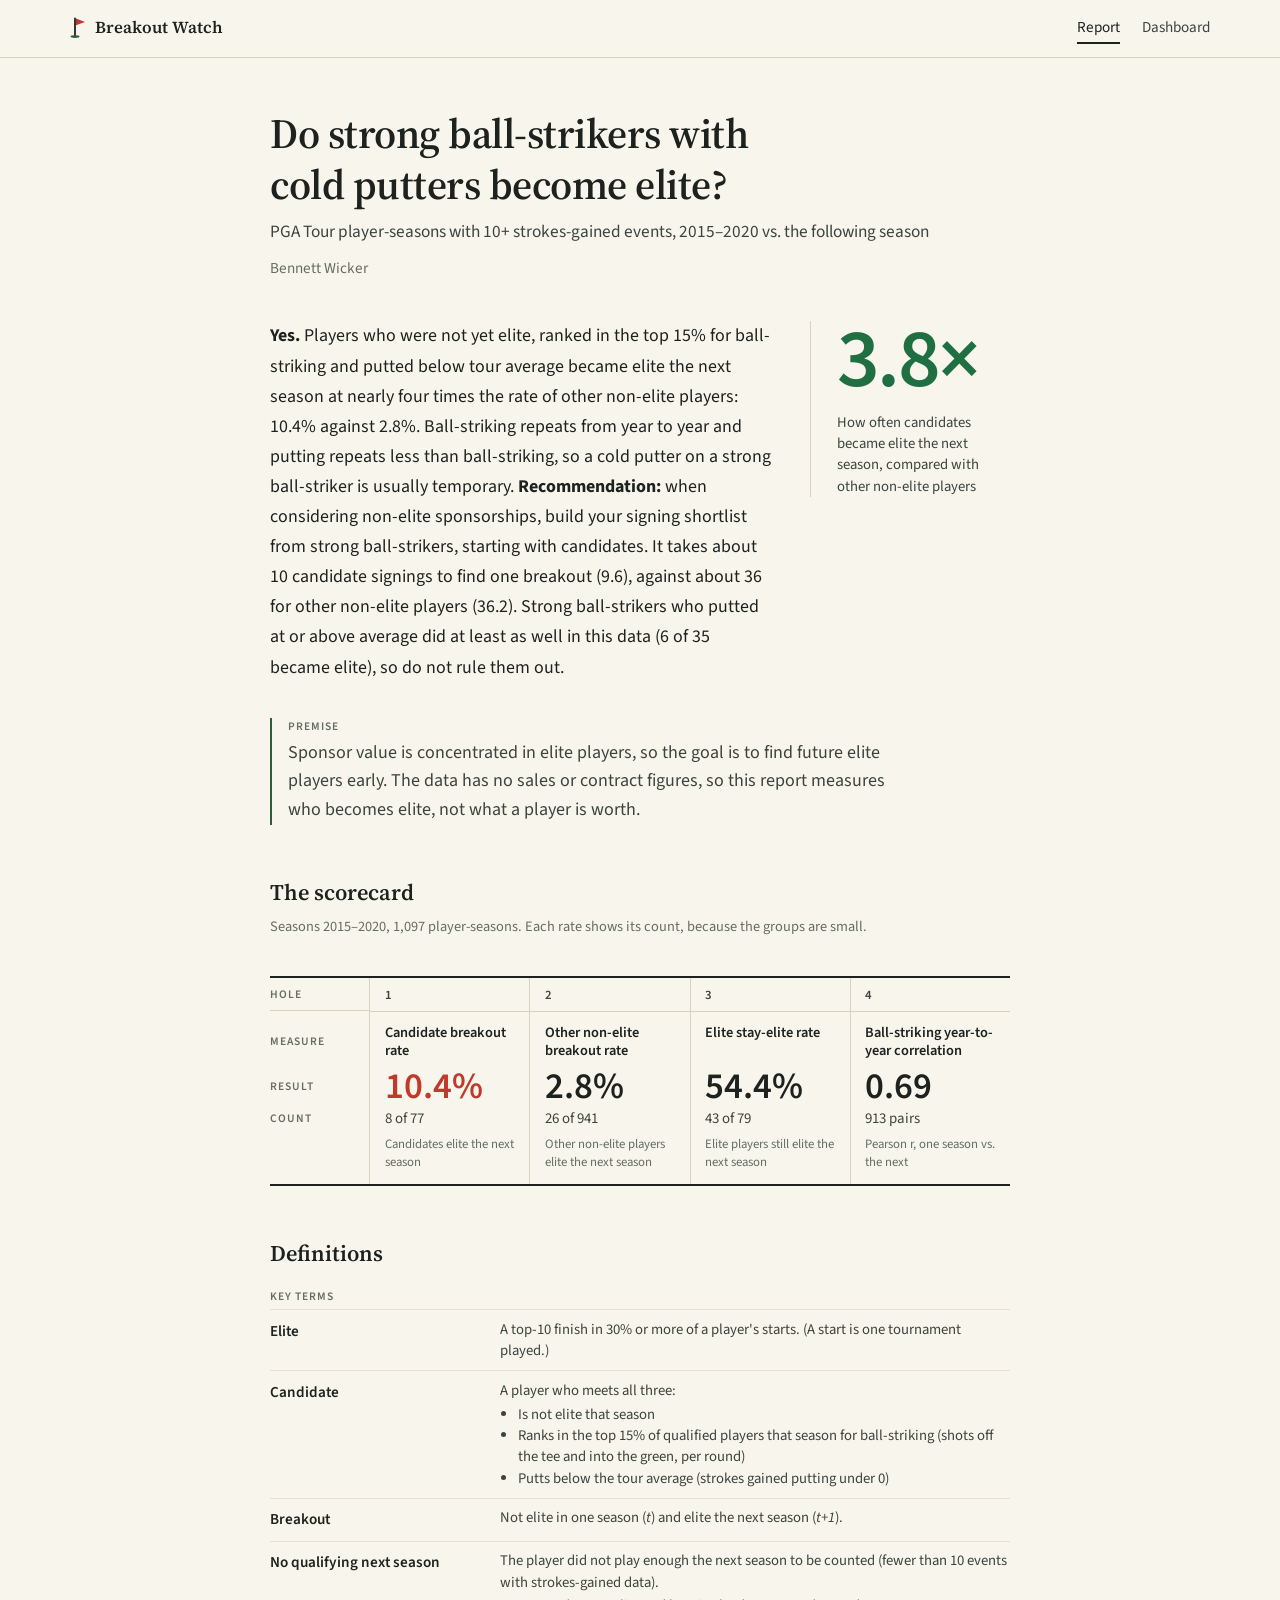
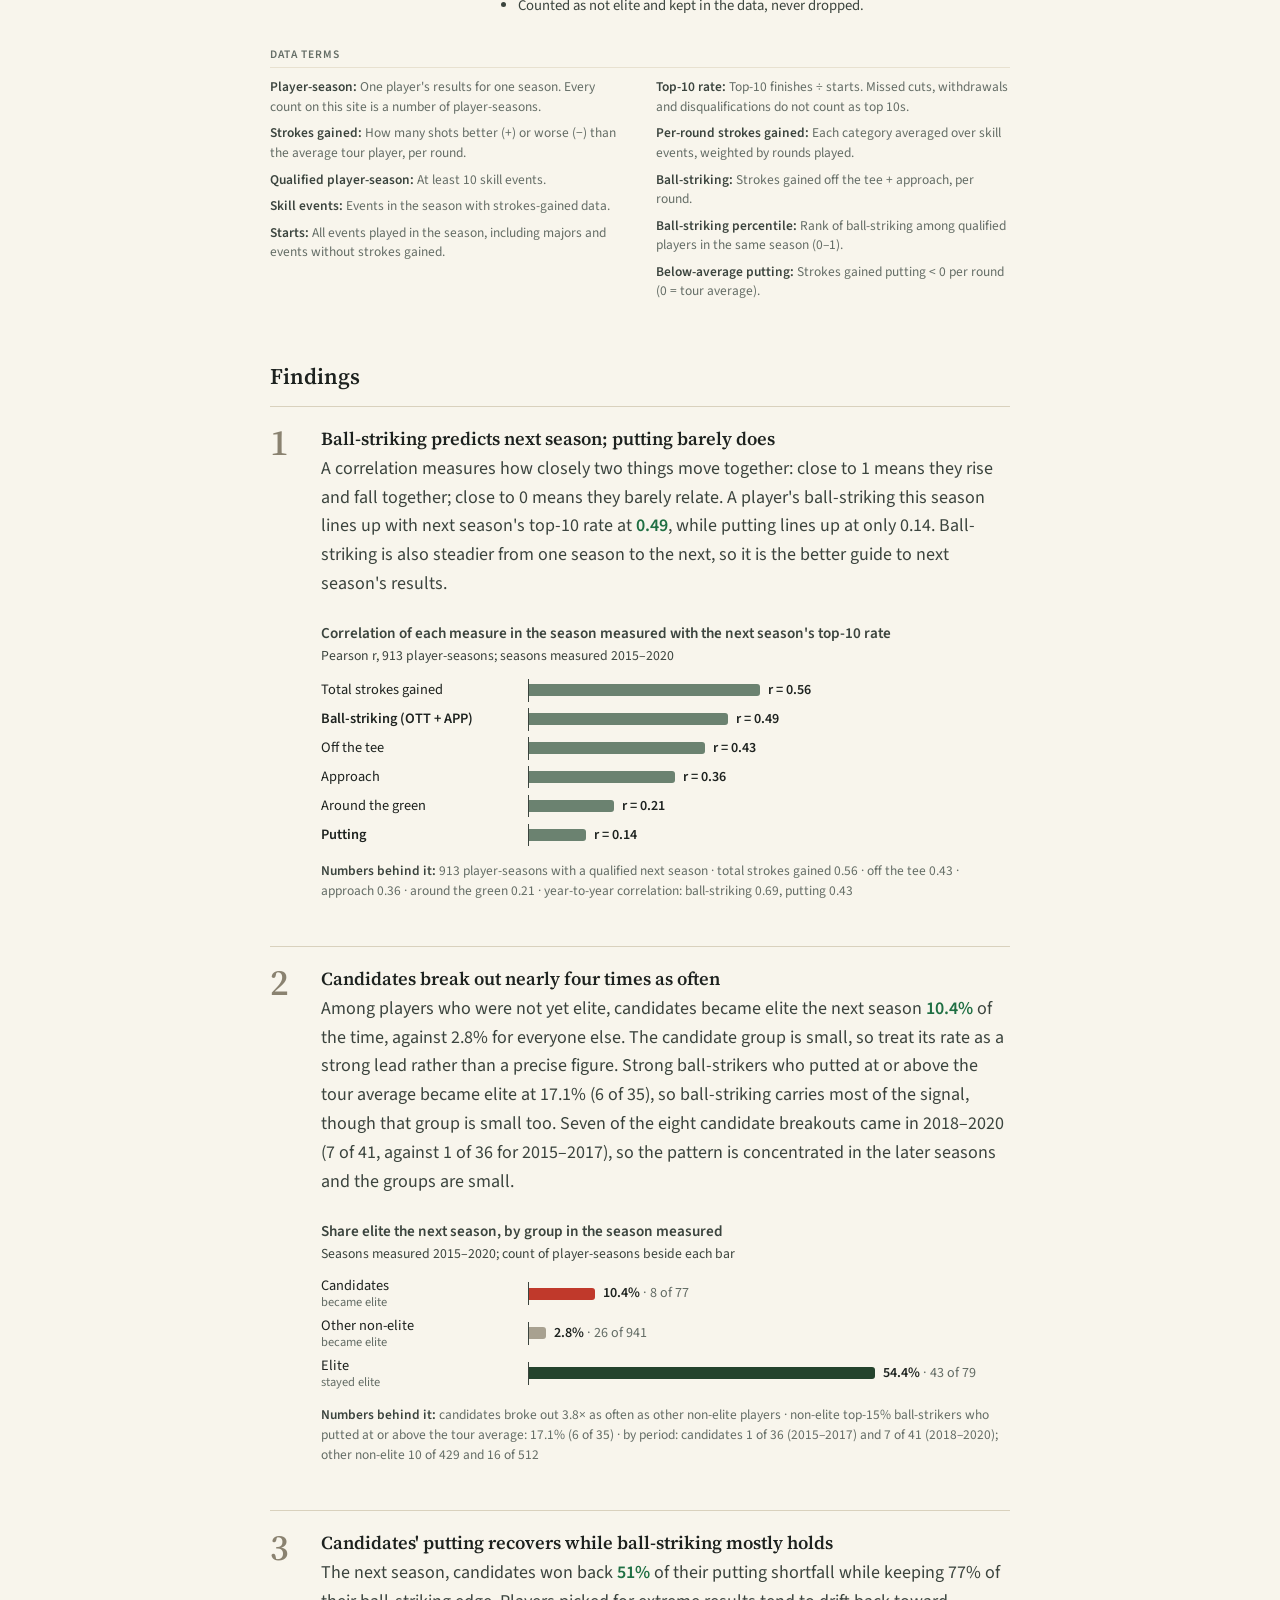
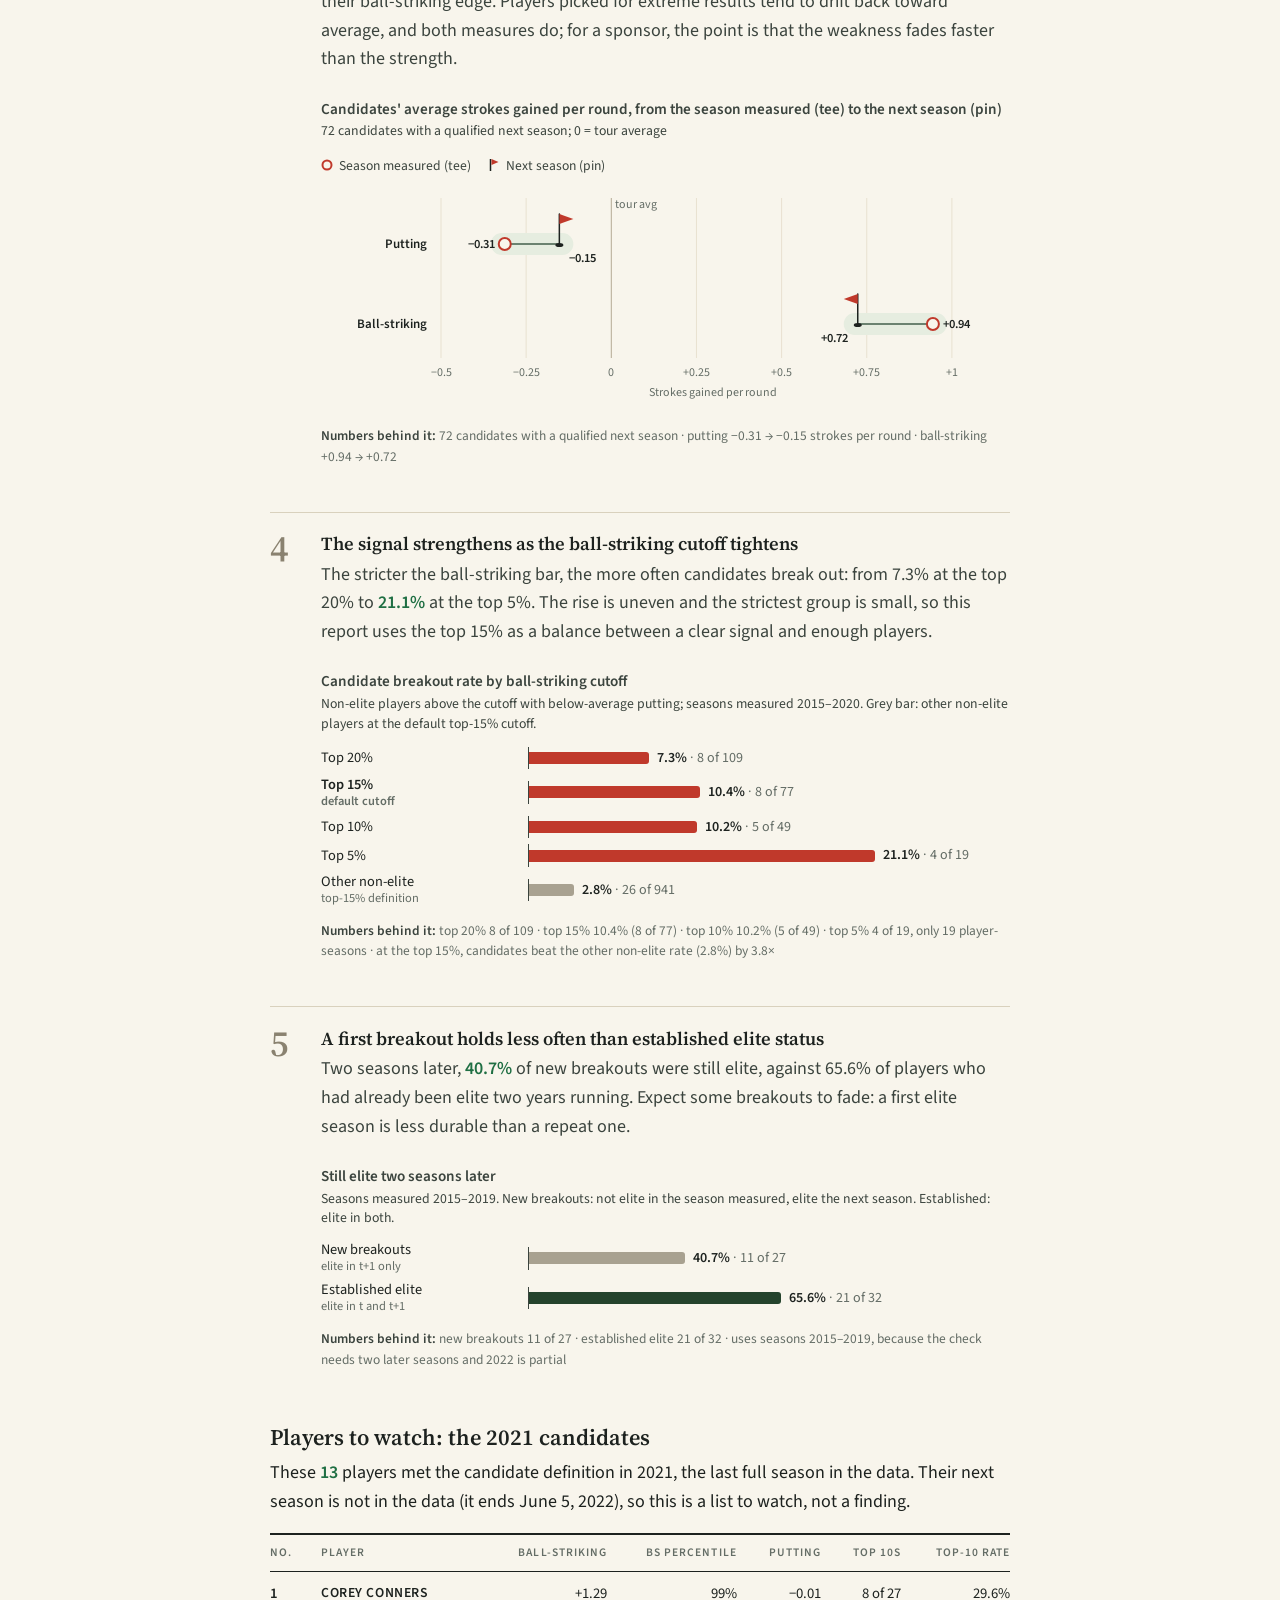
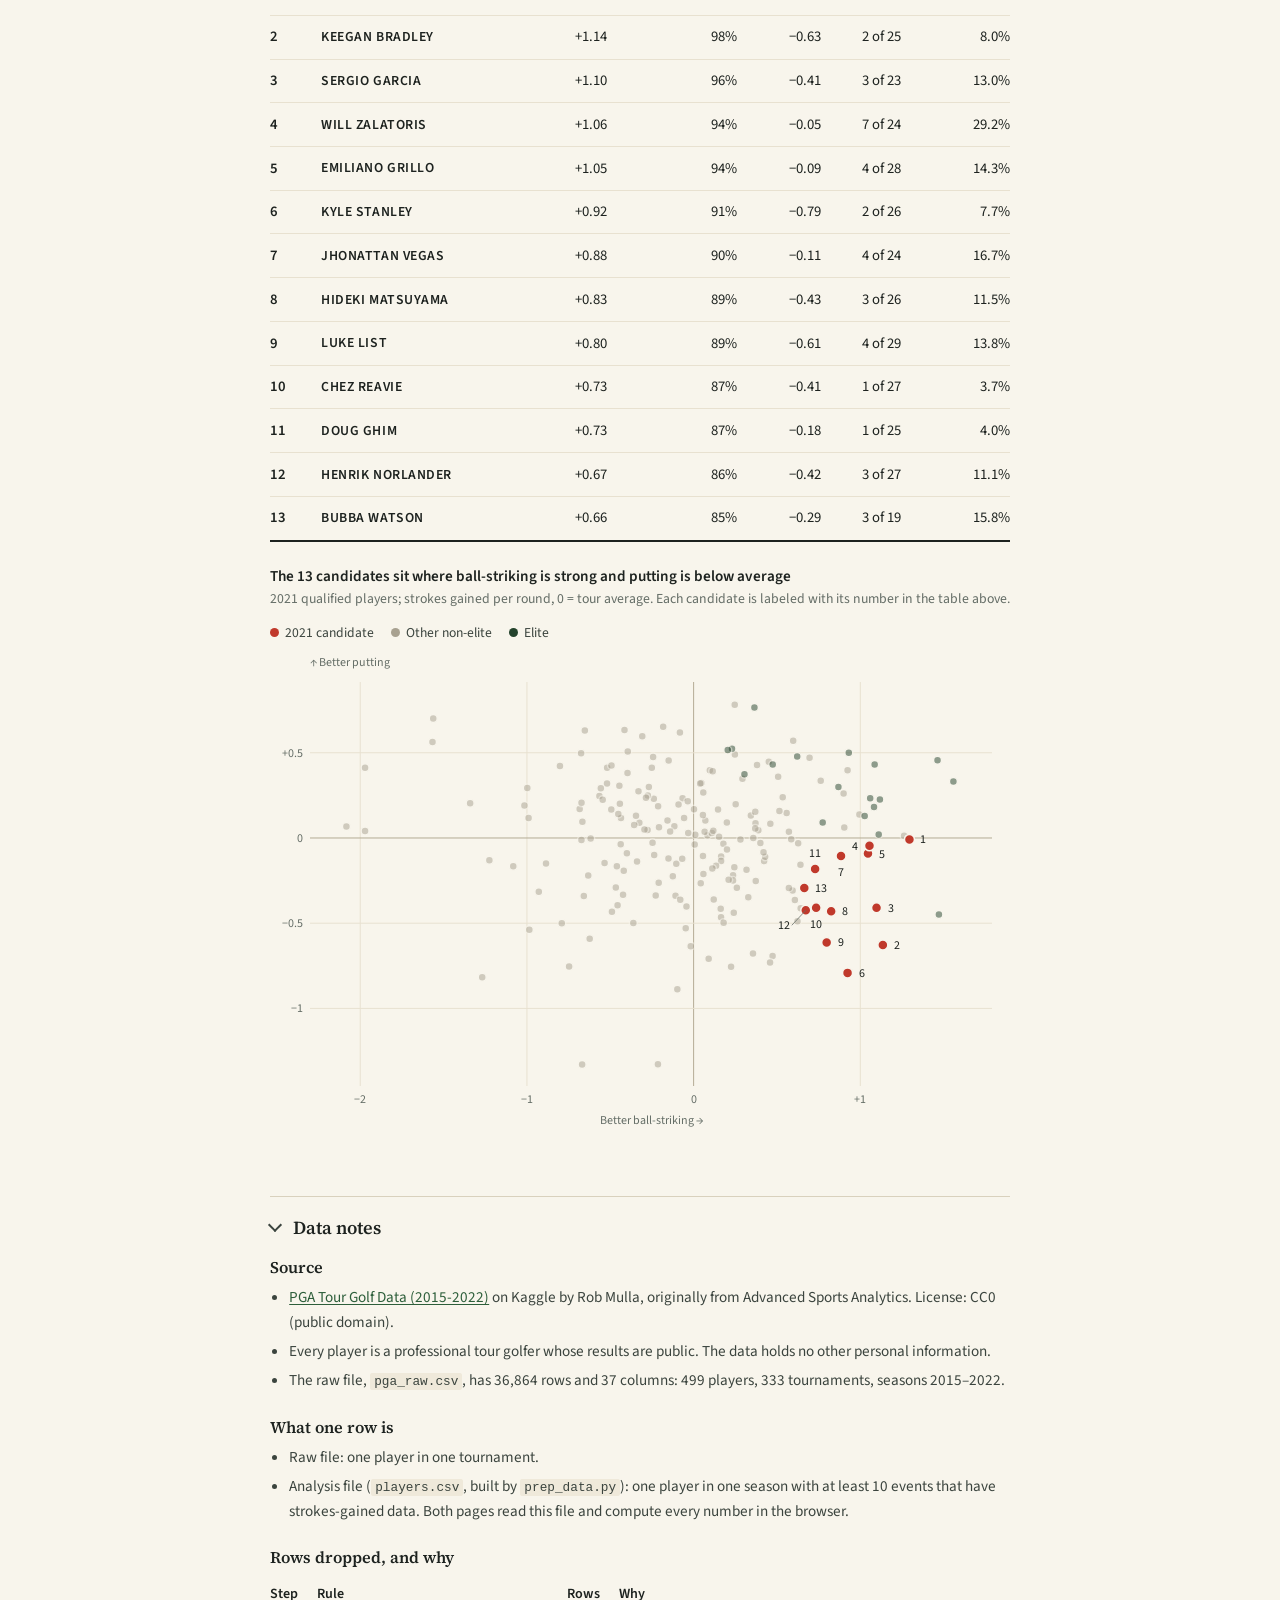
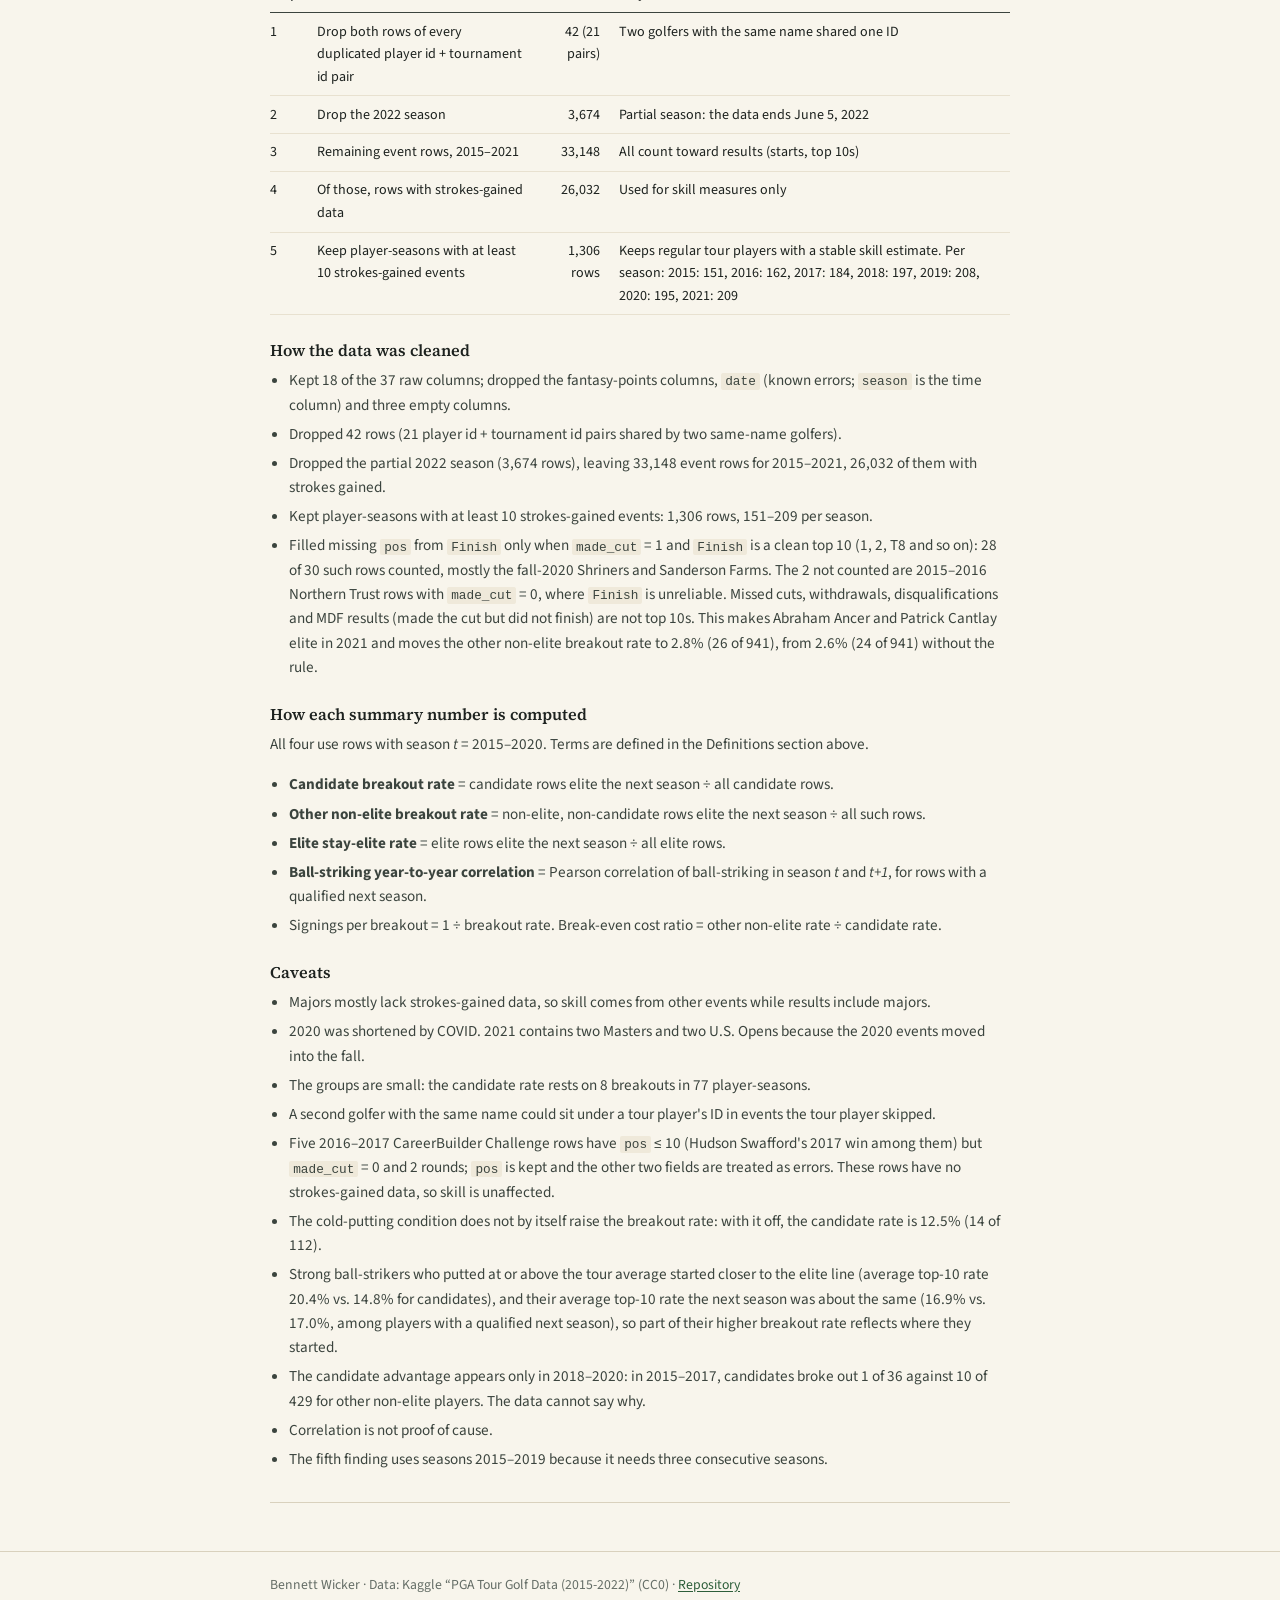
==== commit f8540d08: "Rename the report's closing section to "Data notes" Drop the "Appendix" label and its subline; the s" ====
--- a/index.html
+++ b/index.html
@@ -230,9 +230,9 @@
       </figure>
     </section>
 
-    <section class="block" aria-label="Appendix">
+    <section class="block" aria-label="Data notes">
       <details class="fold notes" id="data-notes" open>
-        <summary>Appendix: data notes <span class="muted">source, rows dropped, cleaning, formulas, caveats</span></summary>
+        <summary>Data notes</summary>
         <div class="fold-body">
           <h3>Source</h3>
           <ul>
--- a/styles.css
+++ b/styles.css
@@ -259,7 +259,7 @@
 details.fold > summary:focus-visible { outline: 2px solid var(--green); outline-offset: 2px; }
 .fold-body { padding: 0 0 1.6rem; }
 
-/* appendix content */
+/* data notes content */
 .notes h3 { font-size: 1.02rem; margin-top: 1.6rem; }
 .notes h3:first-child { margin-top: 0; }
 .notes ul { padding-left: 1.2rem; margin: 0; }
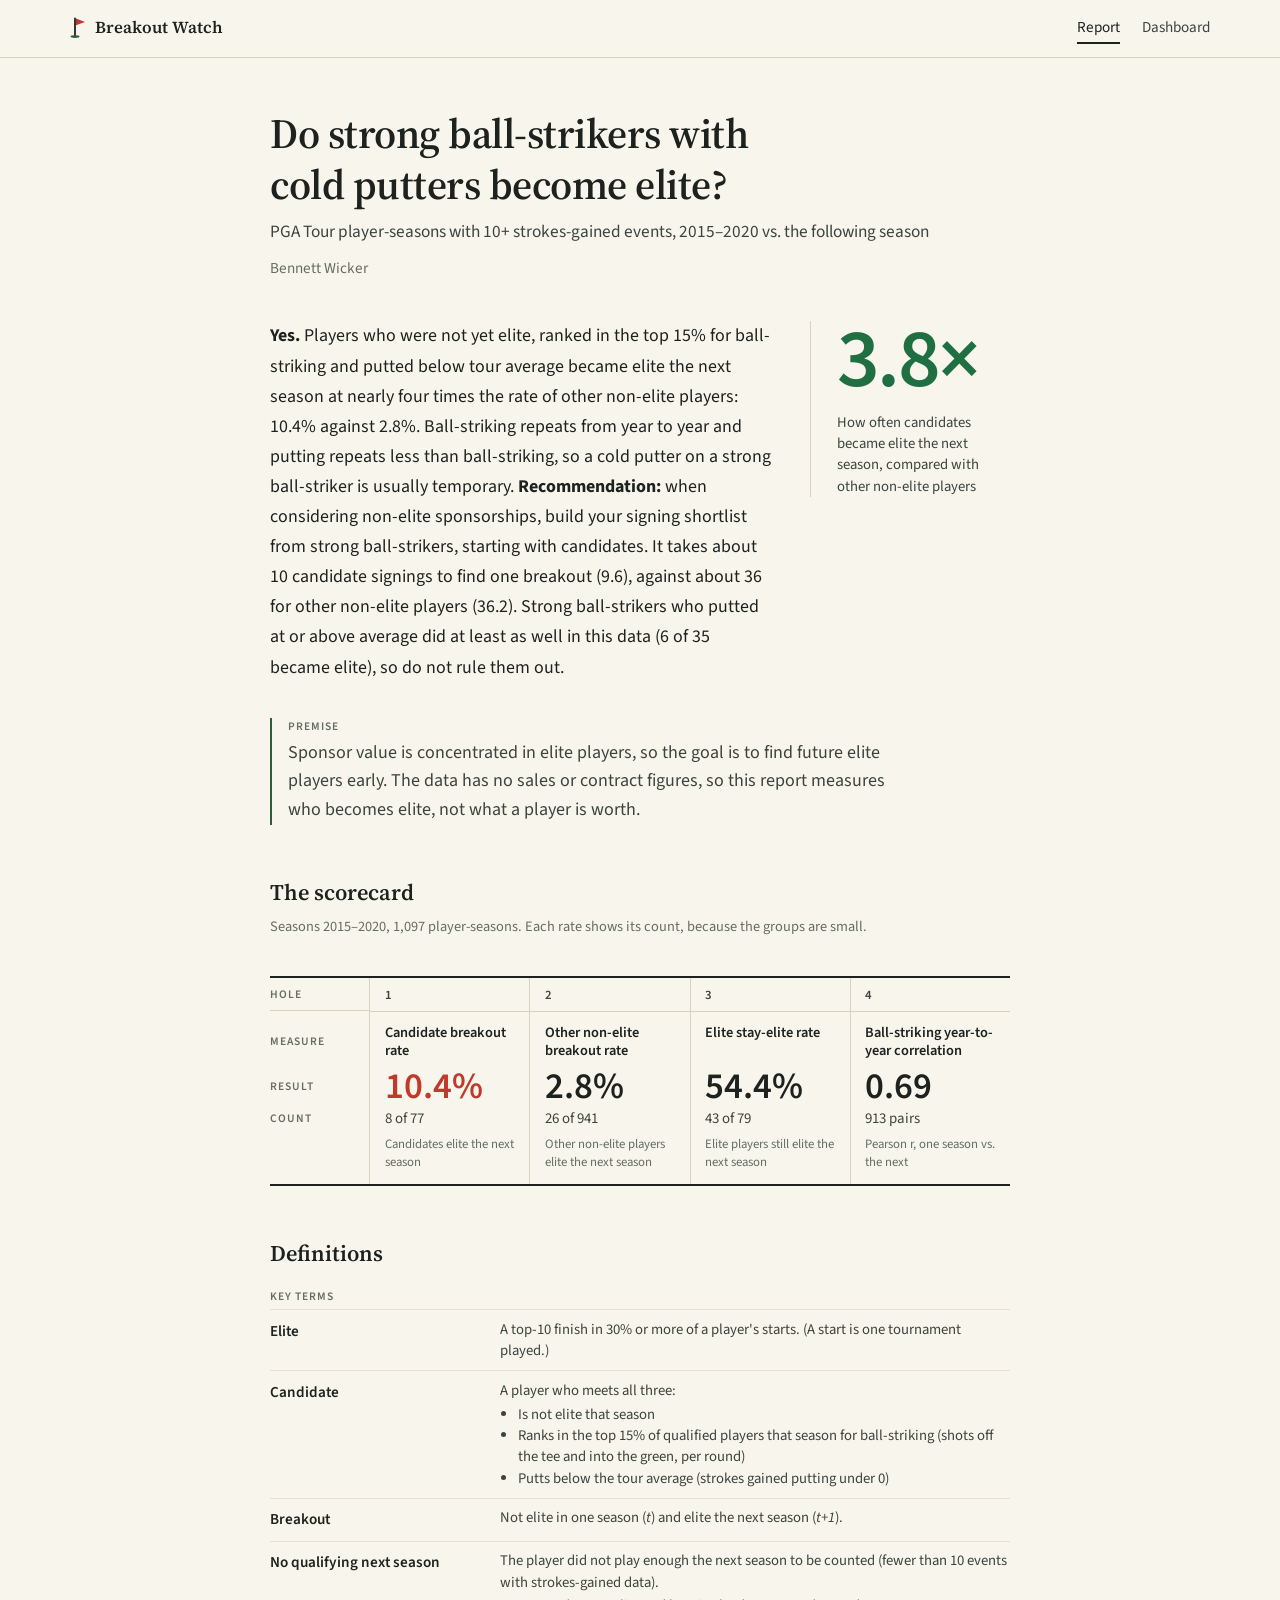
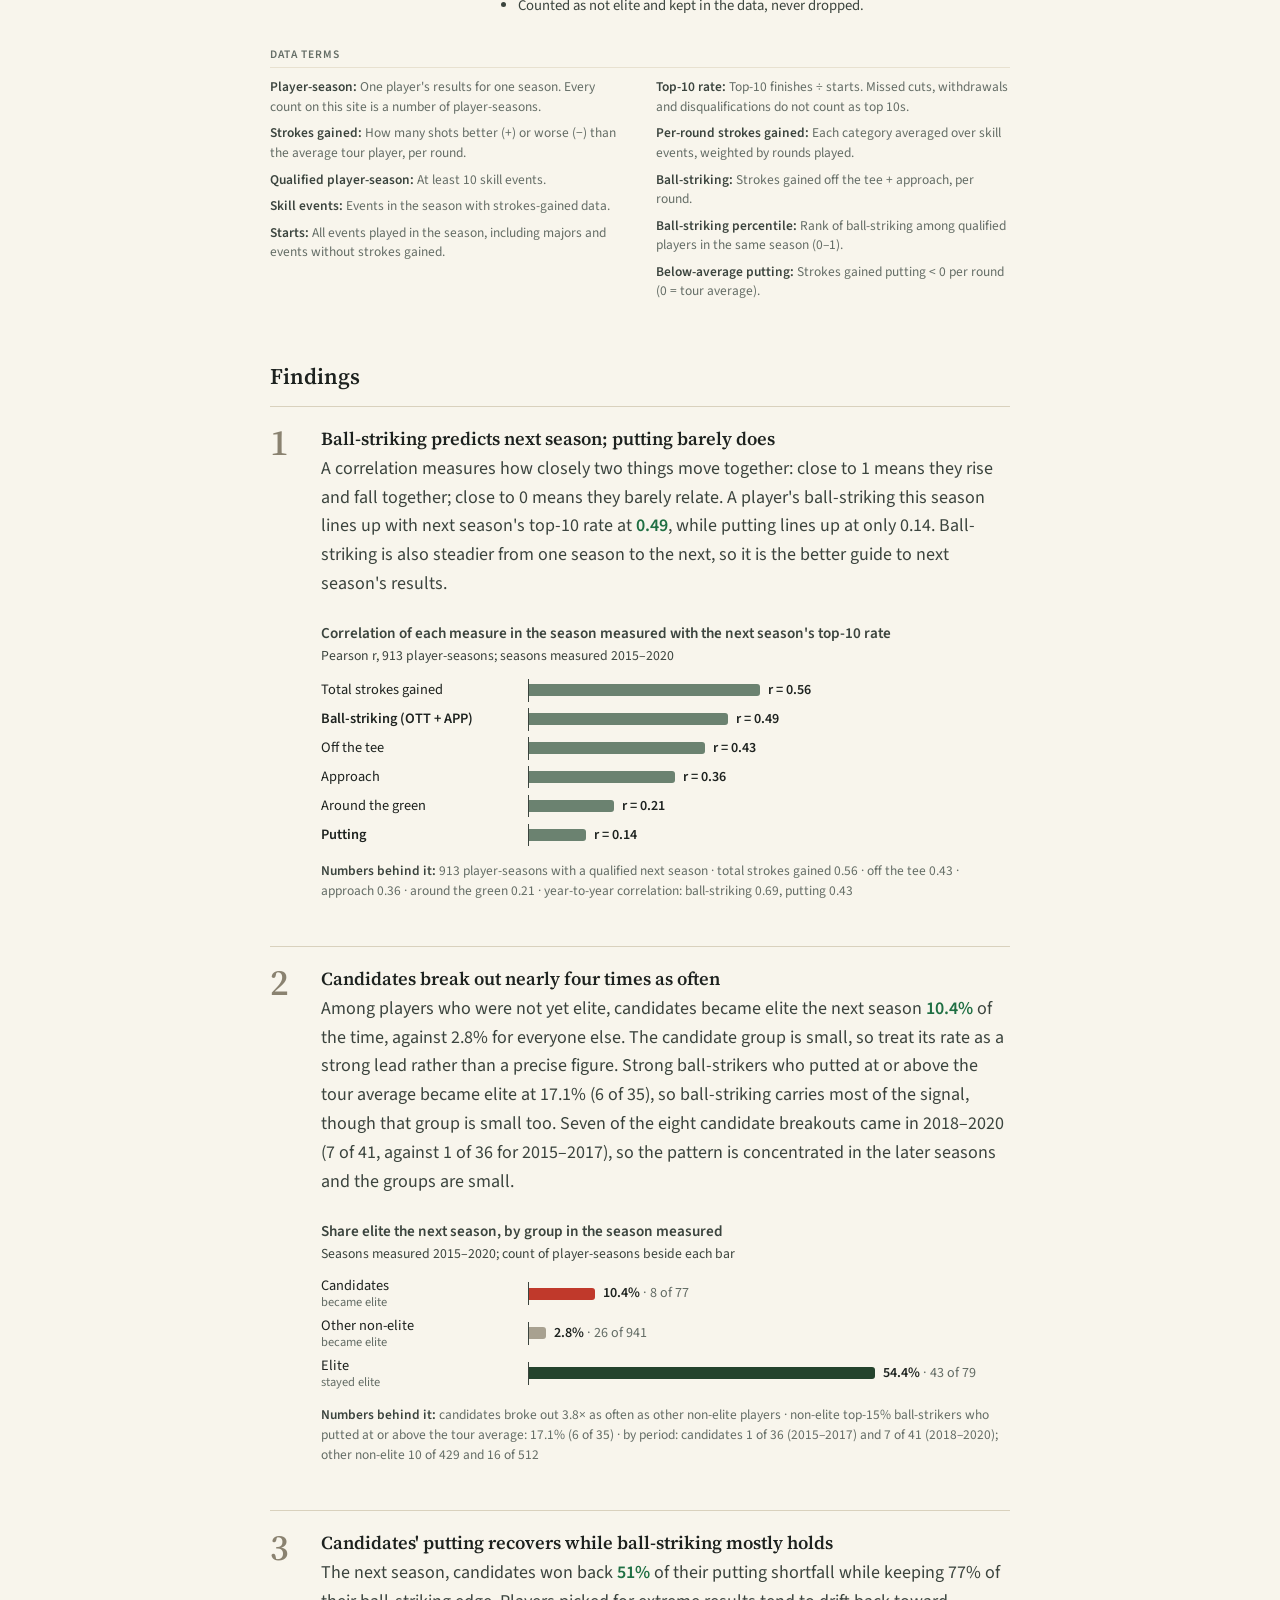
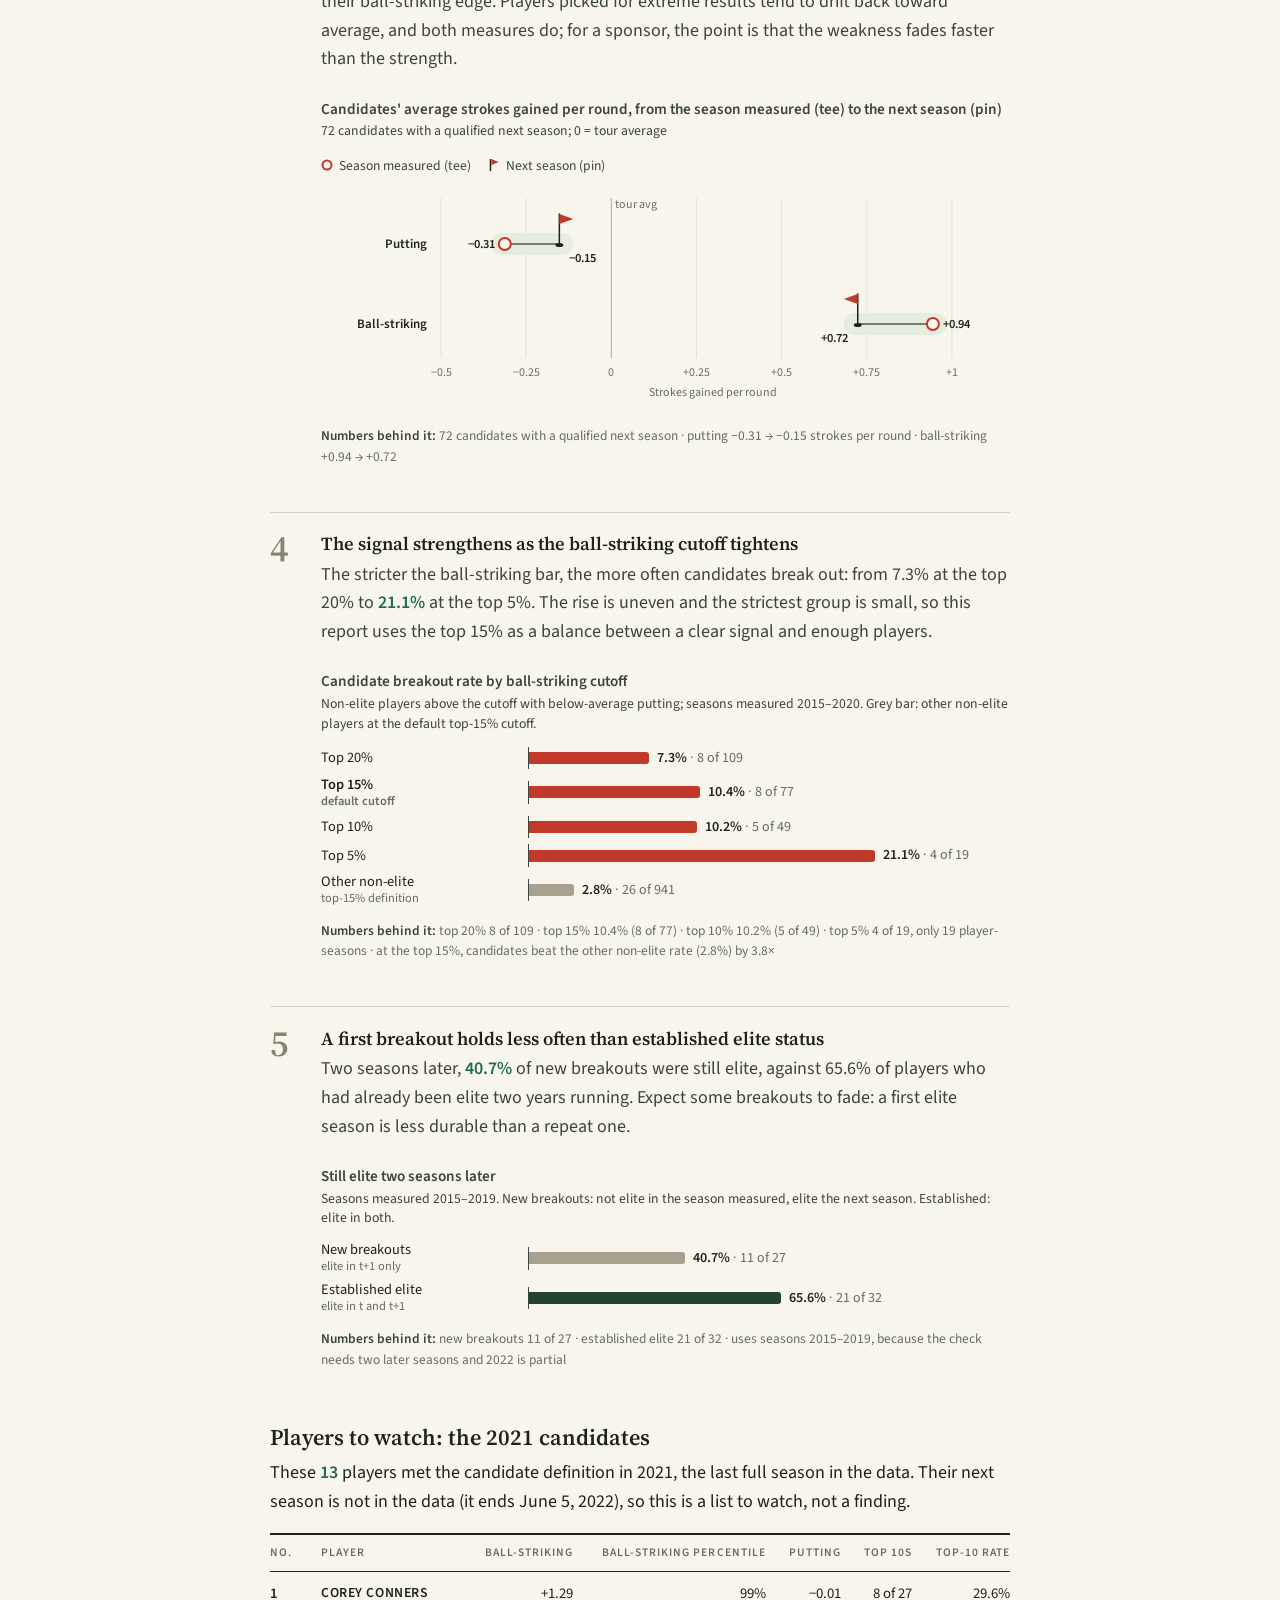
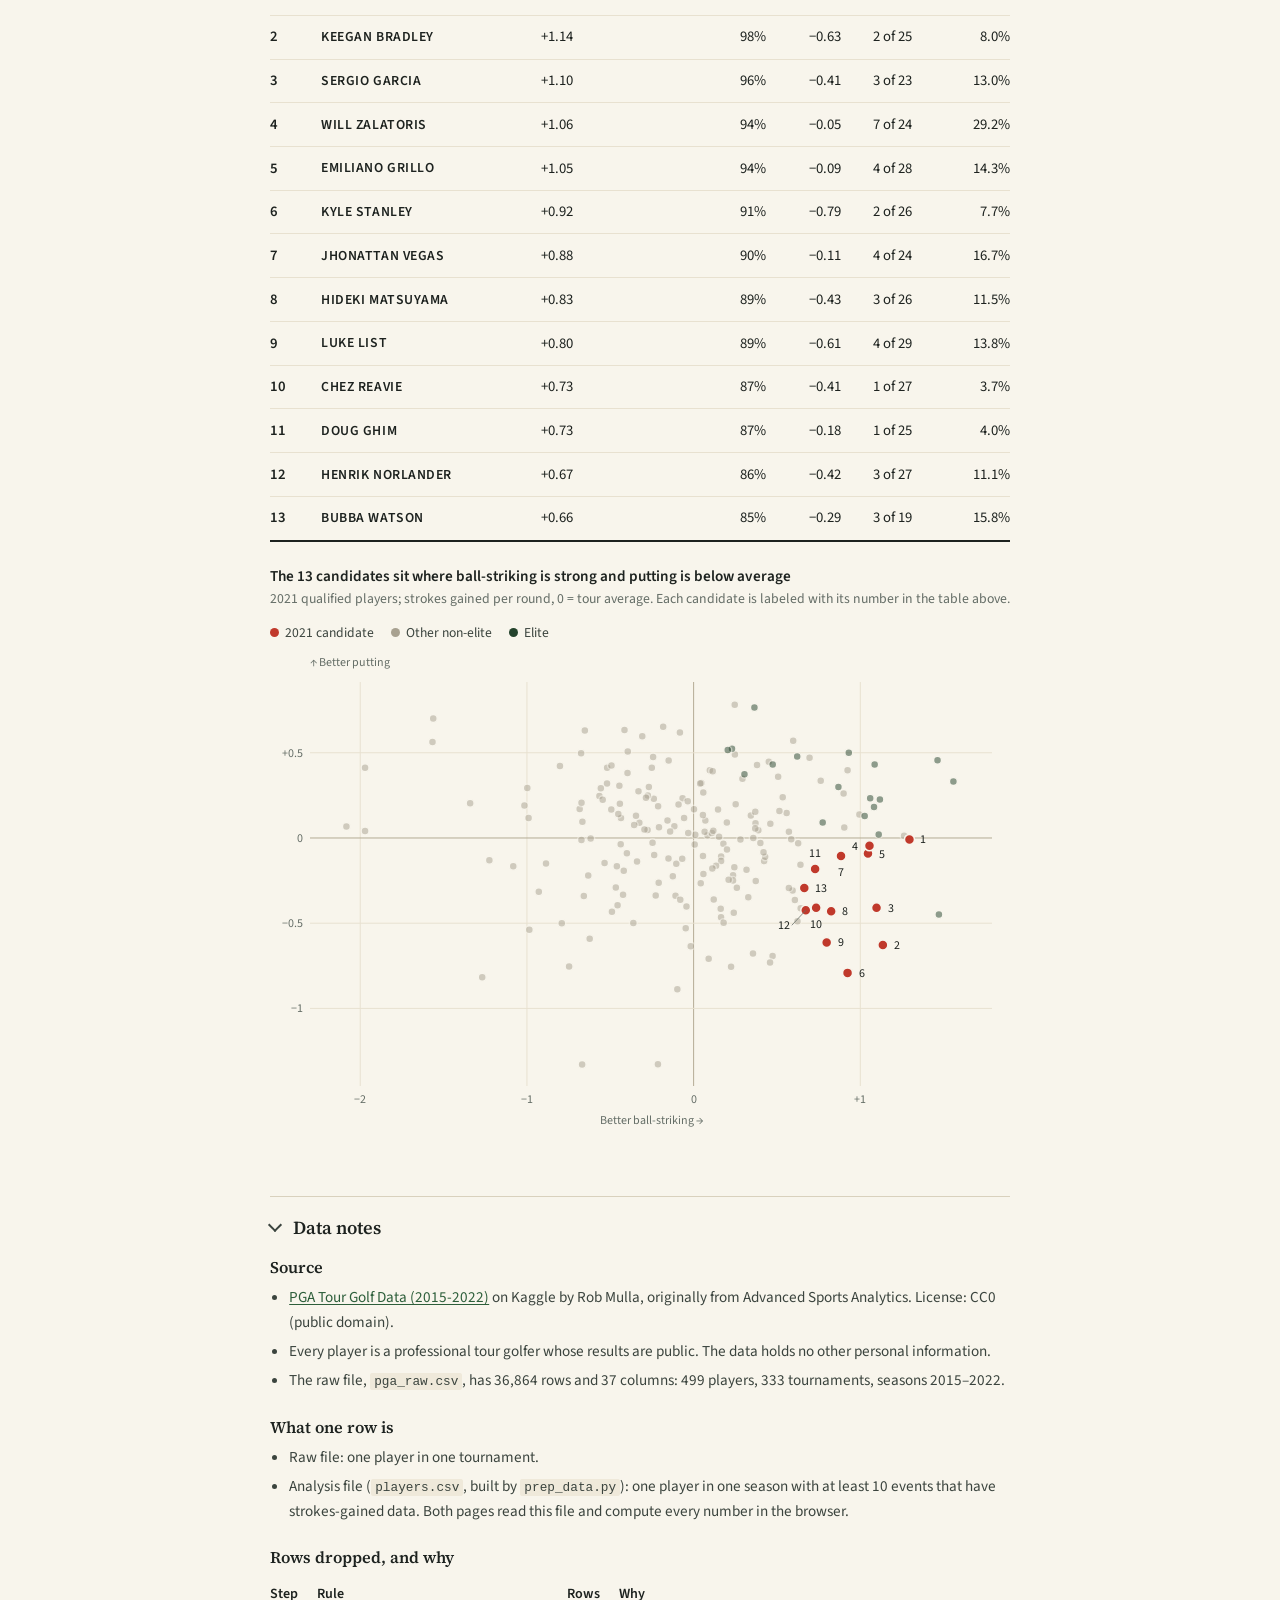
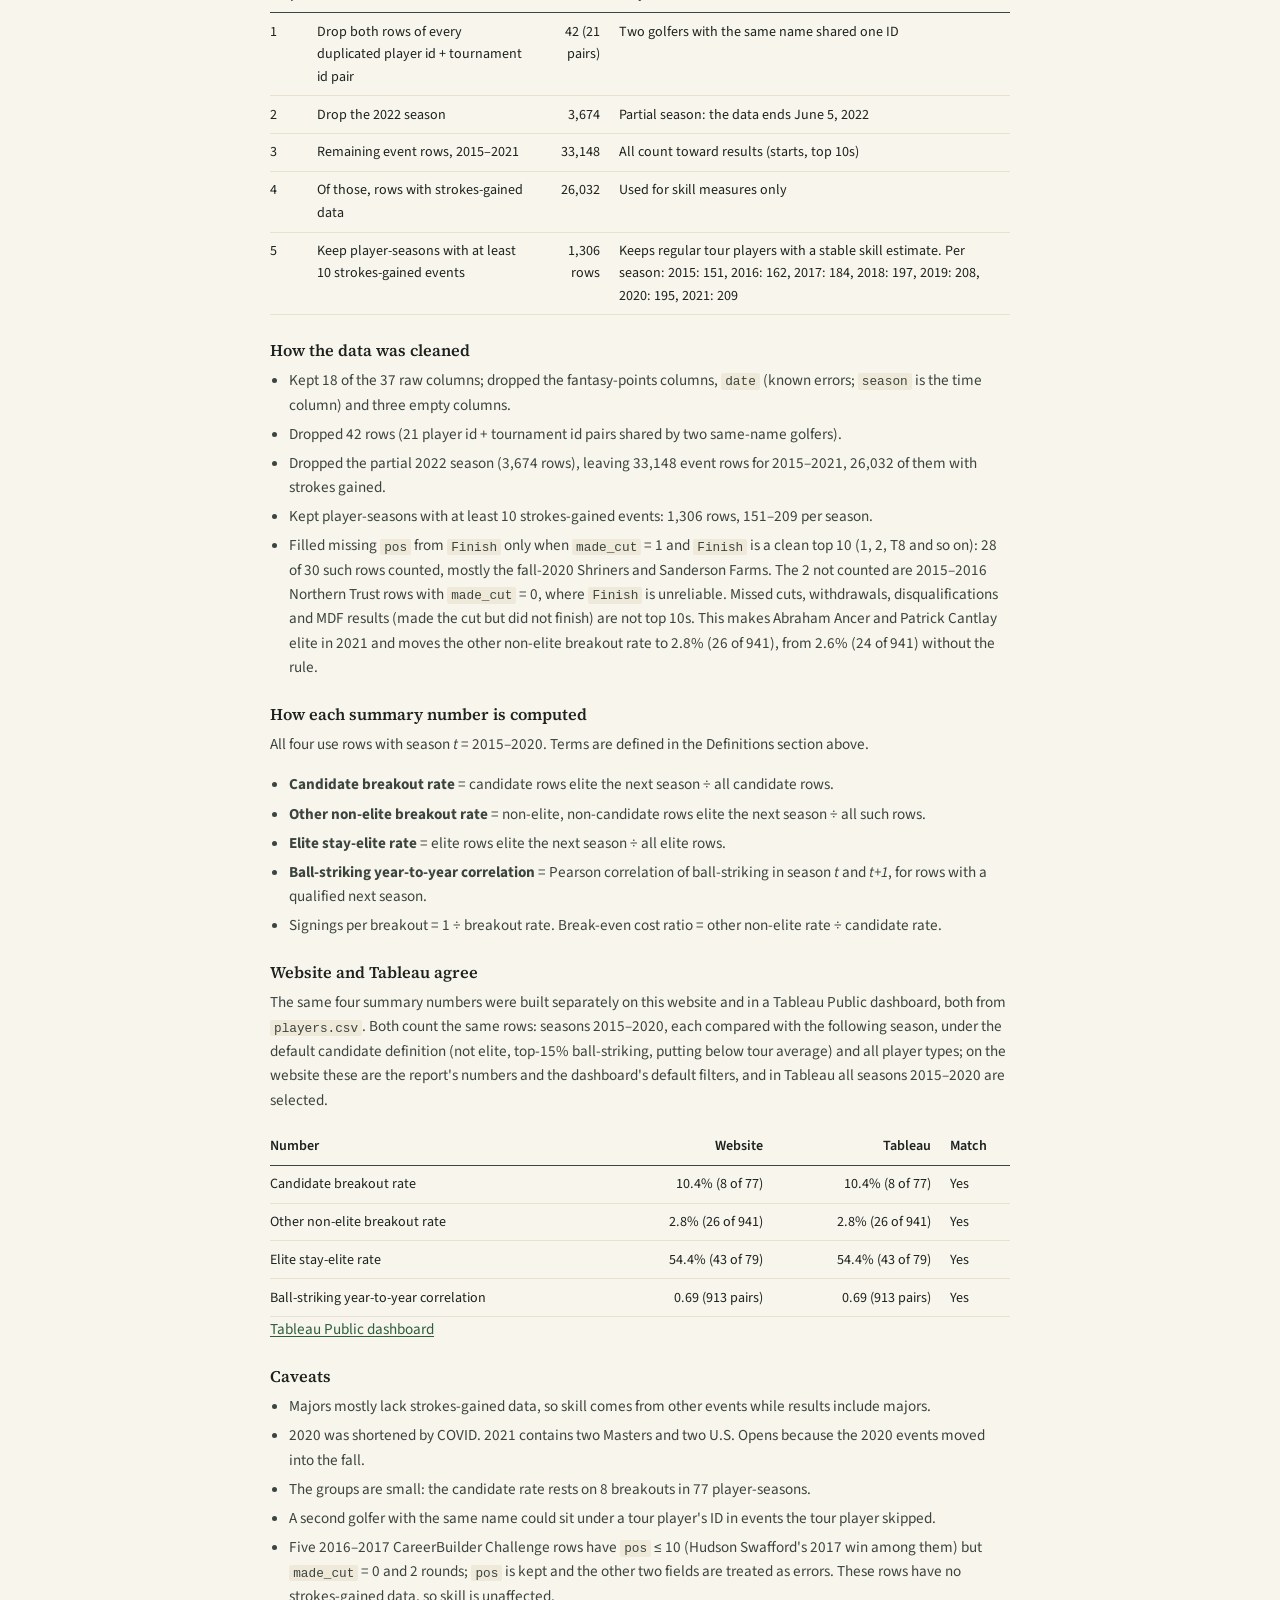
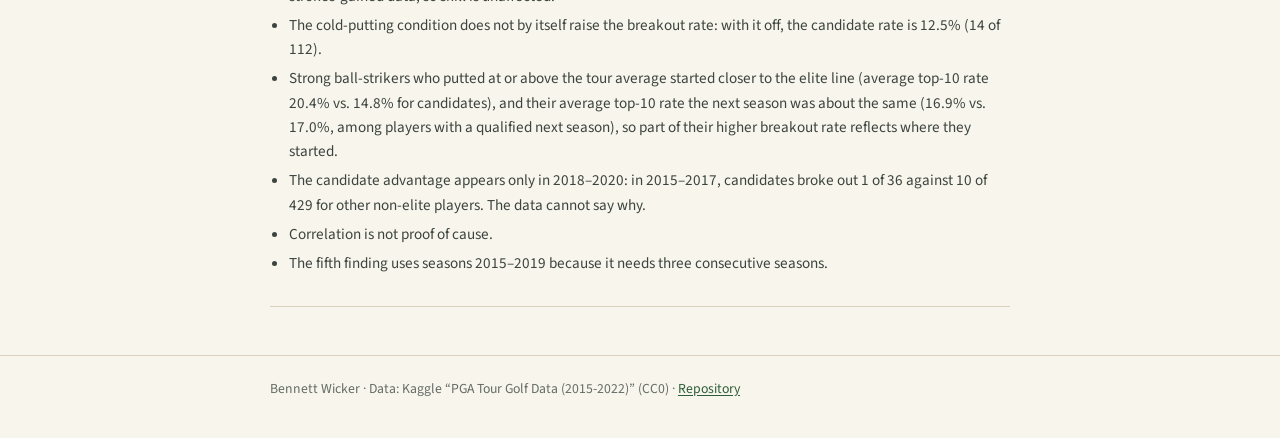
==== commit e91a2bf1: "Add website-Tableau agreement table and Tableau link to data notes The Website column is computed li" ====
--- a/index.html
+++ b/index.html
@@ -285,6 +285,24 @@
             <li>Signings per breakout = 1 ÷ breakout rate. Break-even cost ratio = other non-elite rate ÷ candidate rate.</li>
           </ul>
 
+          <h3>Website and Tableau agree</h3>
+          <p>The same four summary numbers were built separately on this website and in a Tableau Public dashboard, both from <code>players.csv</code>.
+            Both count the same rows: seasons 2015–2020, each compared with the following season, under the default candidate definition (not elite,
+            top-15% ball-striking, putting below tour average) and all player types; on the website these are the report's numbers and the dashboard's
+            default filters, and in Tableau all seasons 2015–2020 are selected.</p>
+          <div class="table-wrap">
+            <table id="agree-table">
+              <thead><tr><th>Number</th><th class="n">Website</th><th class="n">Tableau</th><th>Match</th></tr></thead>
+              <tbody>
+                <tr><td>Candidate breakout rate</td><td class="n" data-k="agree.cand">…</td><td class="n">10.4% (8 of 77)</td><td>…</td></tr>
+                <tr><td>Other non-elite breakout rate</td><td class="n" data-k="agree.other">…</td><td class="n">2.8% (26 of 941)</td><td>…</td></tr>
+                <tr><td>Elite stay-elite rate</td><td class="n" data-k="agree.elite">…</td><td class="n">54.4% (43 of 79)</td><td>…</td></tr>
+                <tr><td>Ball-striking year-to-year correlation</td><td class="n" data-k="agree.bs">…</td><td class="n">0.69 (913 pairs)</td><td>…</td></tr>
+              </tbody>
+            </table>
+          </div>
+          <p><a href="https://public.tableau.com/app/profile/bennett.wicker/viz/PGABreakoutDashboard/BreakoutDashboard" target="_blank" rel="noopener">Tableau Public dashboard</a></p>
+
           <h3>Caveats</h3>
           <ul>
             <li>Majors mostly lack strokes-gained data, so skill comes from other events while results include majors.</li>
--- a/styles.css
+++ b/styles.css
@@ -267,6 +267,7 @@
 .notes p { font-size: 0.95rem; color: var(--ink-2); }
 .notes table { font-size: 0.88rem; }
 .notes td { white-space: normal; vertical-align: top; }
+#agree-table td.n { white-space: nowrap; } /* keep "10.4% (8 of 77)" on one line */
 code { font-family: ui-monospace, Consolas, monospace; font-size: 0.84em; background: var(--sand); padding: 0.05rem 0.25rem; border-radius: 2px; }
 
 footer.site-foot { border-top: 1px solid var(--rule); padding: 1.4rem 0 2.4rem; color: var(--muted); font-size: 0.86rem; }
@@ -430,6 +431,9 @@
   #cost-table { font-size: 0.8rem; }
   #cost-table th, #cost-table td { white-space: normal; padding-left: 0.25rem; padding-right: 0.25rem; vertical-align: bottom; }
   #cost-table th:first-child, #cost-table td:first-child { padding-left: 0; }
+  #agree-table { font-size: 0.8rem; }
+  #agree-table th, #agree-table td { padding-left: 0.25rem; padding-right: 0.25rem; }
+  #agree-table th:first-child, #agree-table td:first-child { padding-left: 0; }
   .leaderboard th { font-size: 0.6rem; letter-spacing: 0.04em; white-space: normal; vertical-align: bottom; }
   .leaderboard th, .leaderboard td { padding-left: 0.25rem; padding-right: 0.25rem; }
   .leaderboard td.hole { width: 1.6rem; padding-left: 0; }
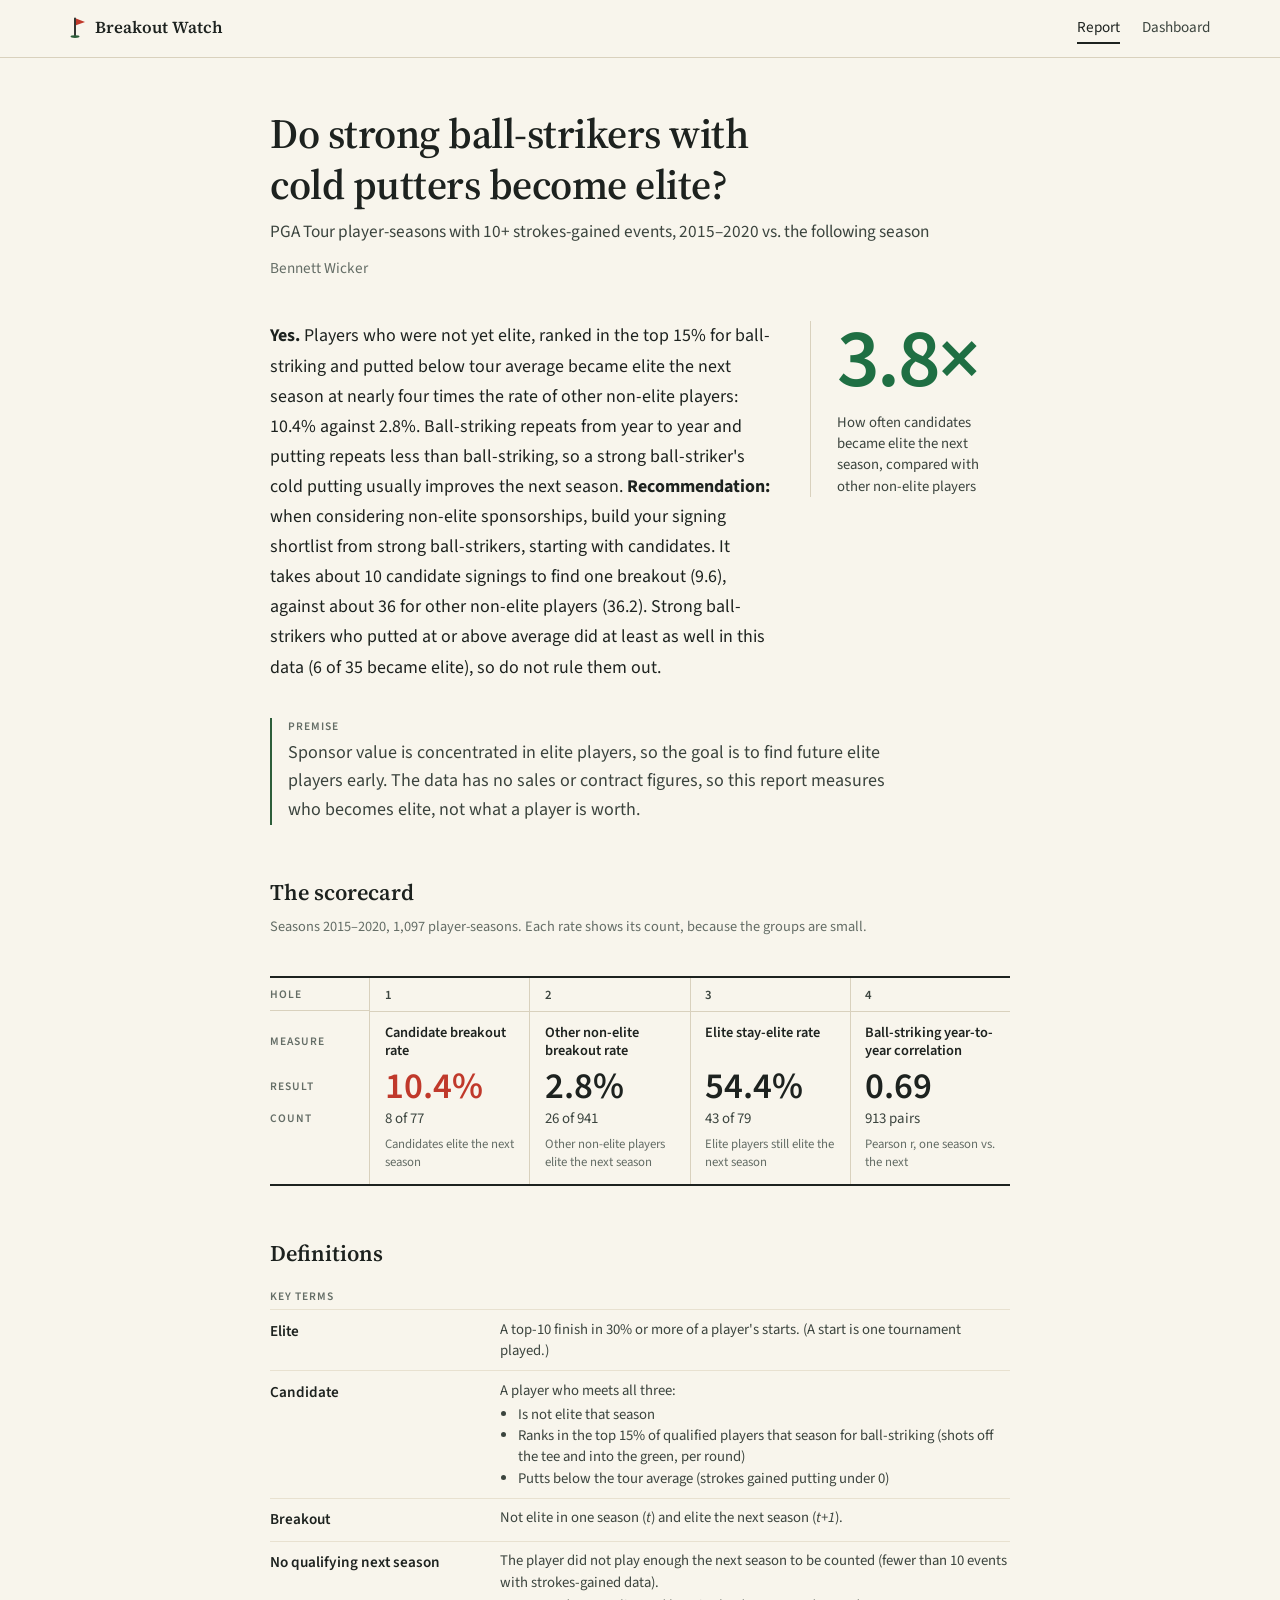
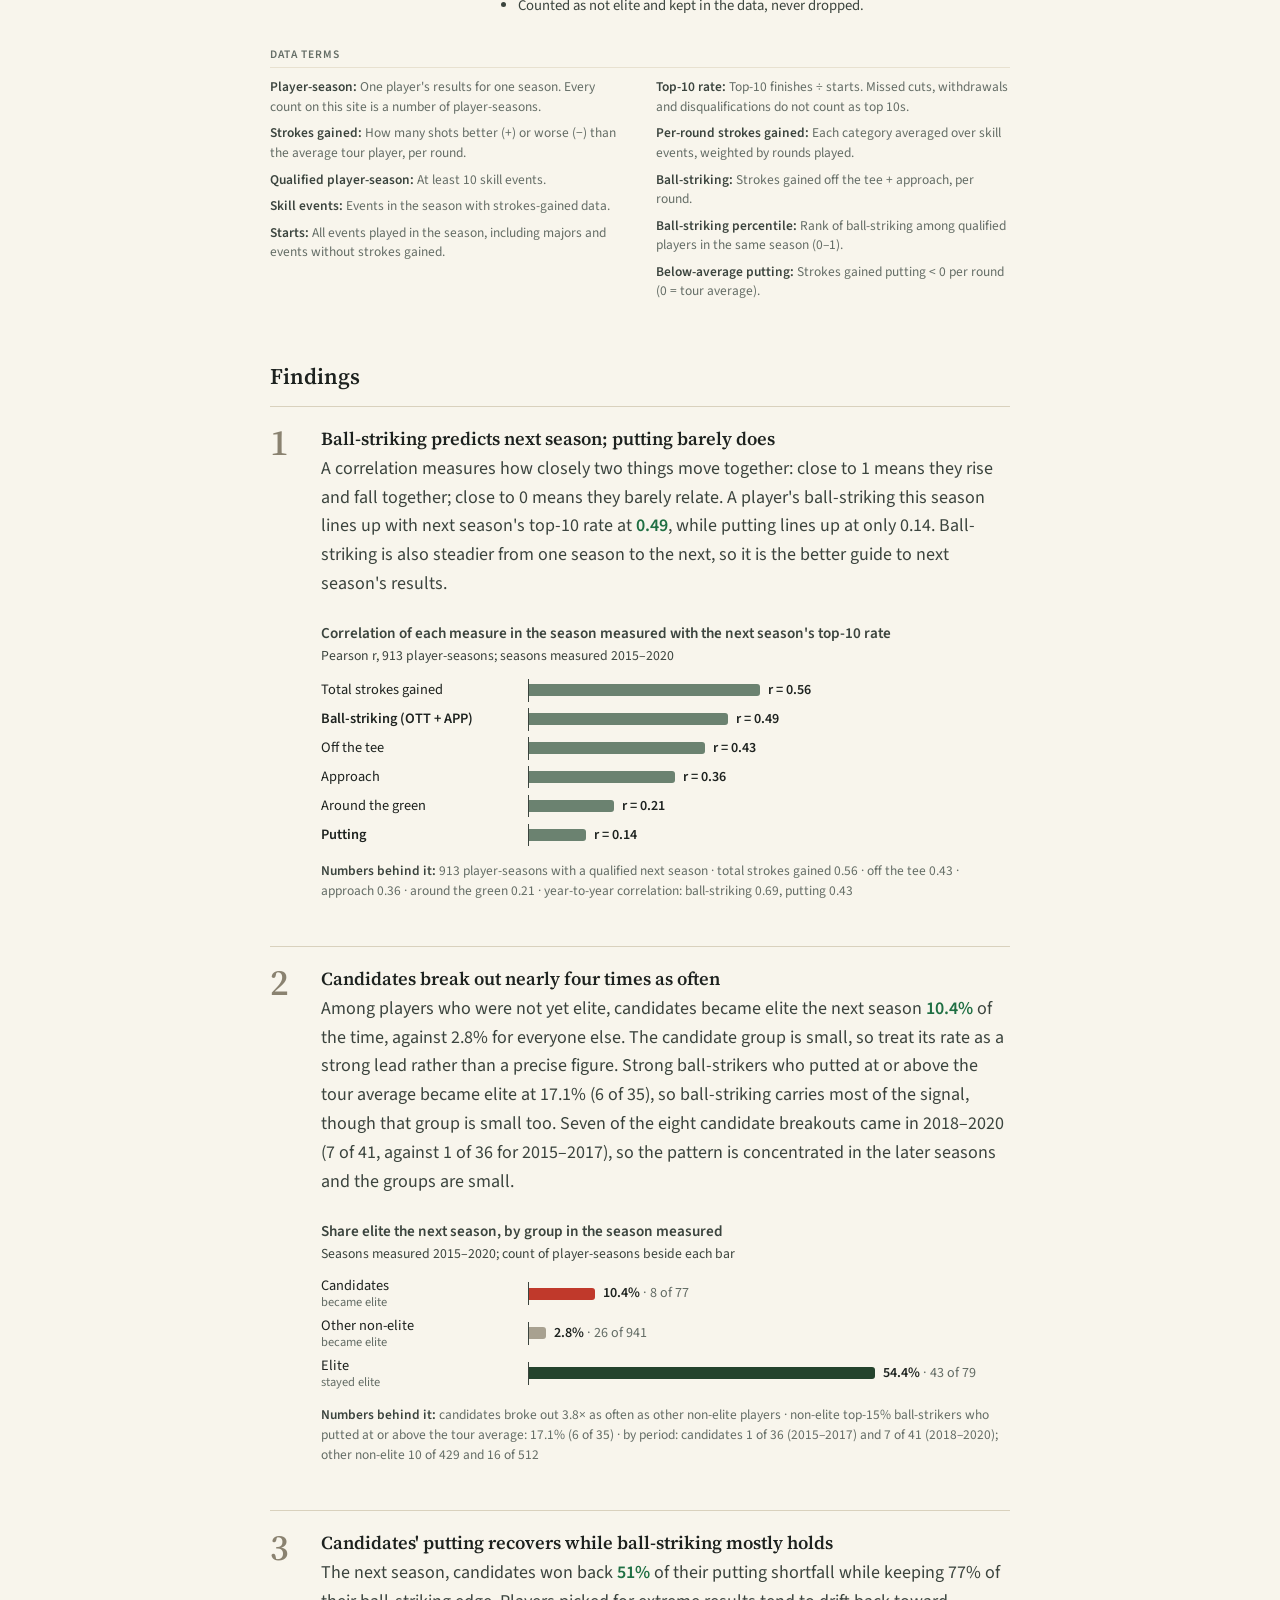
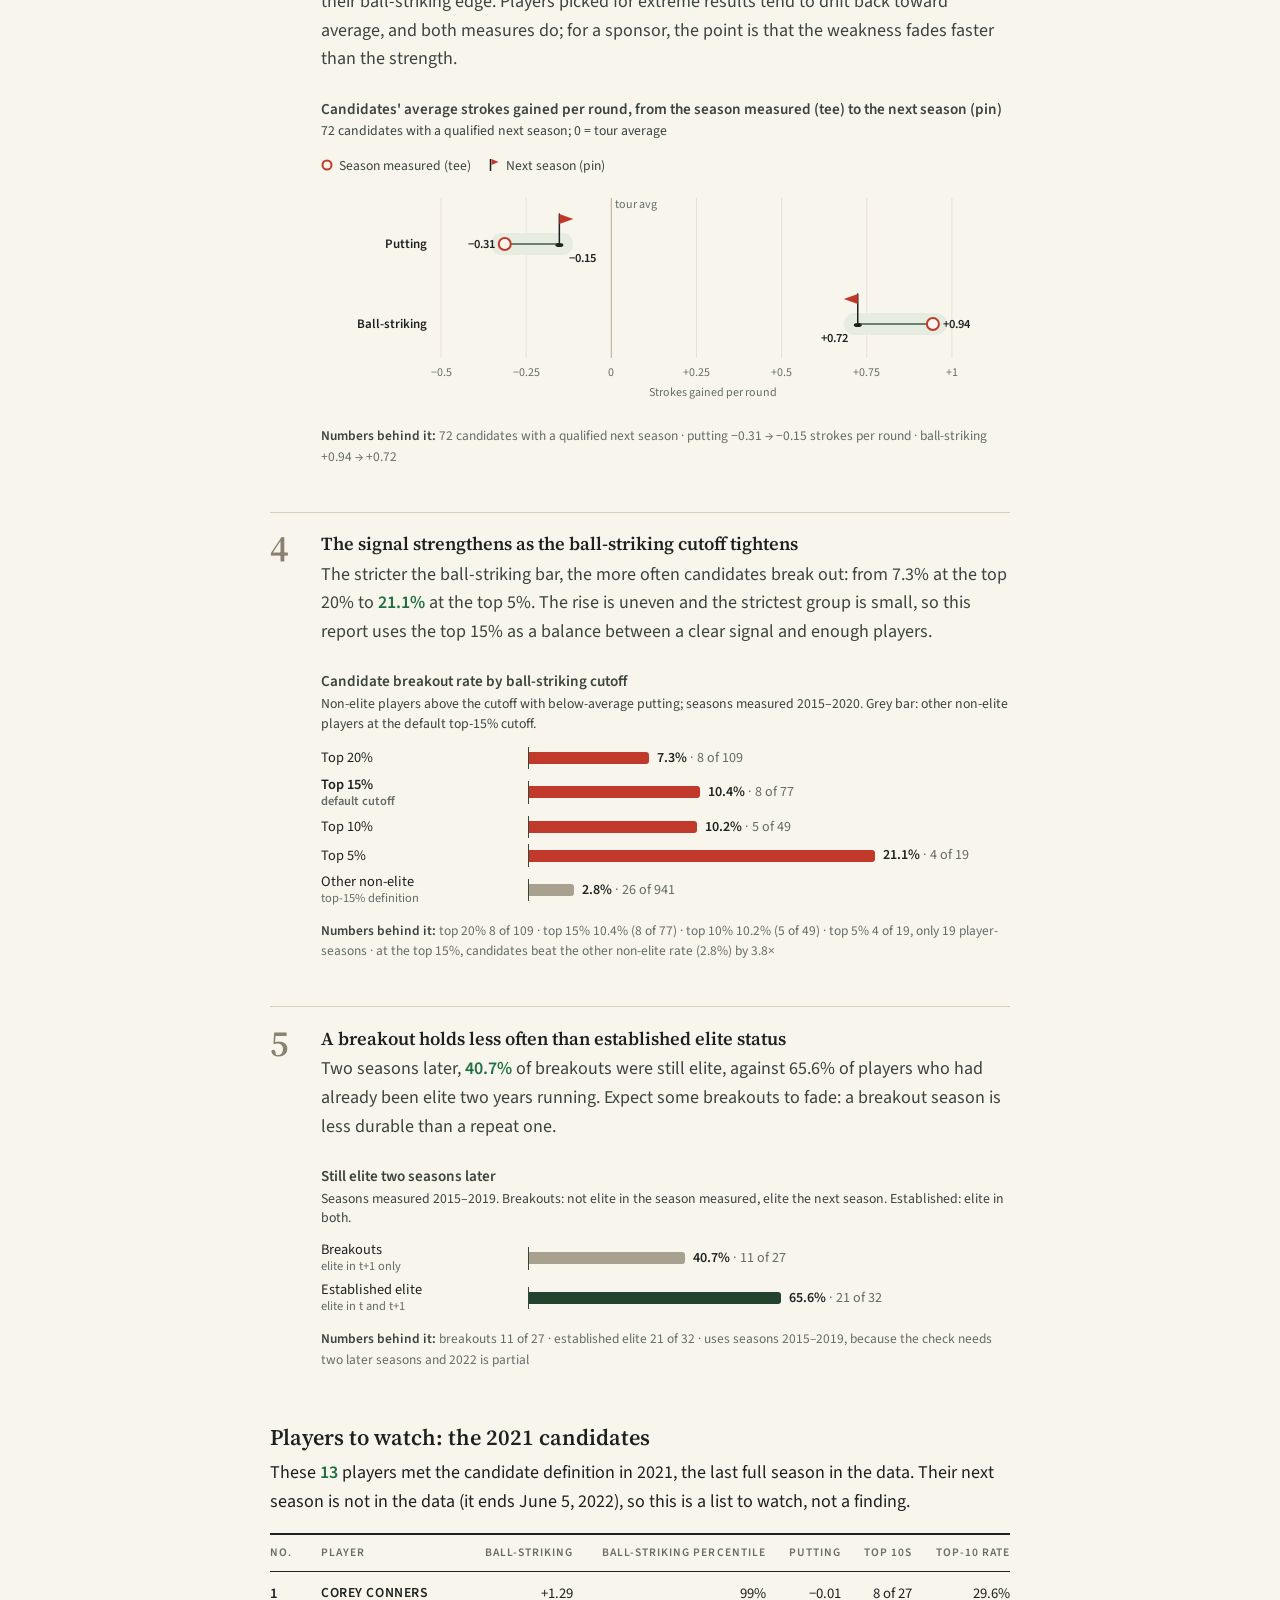
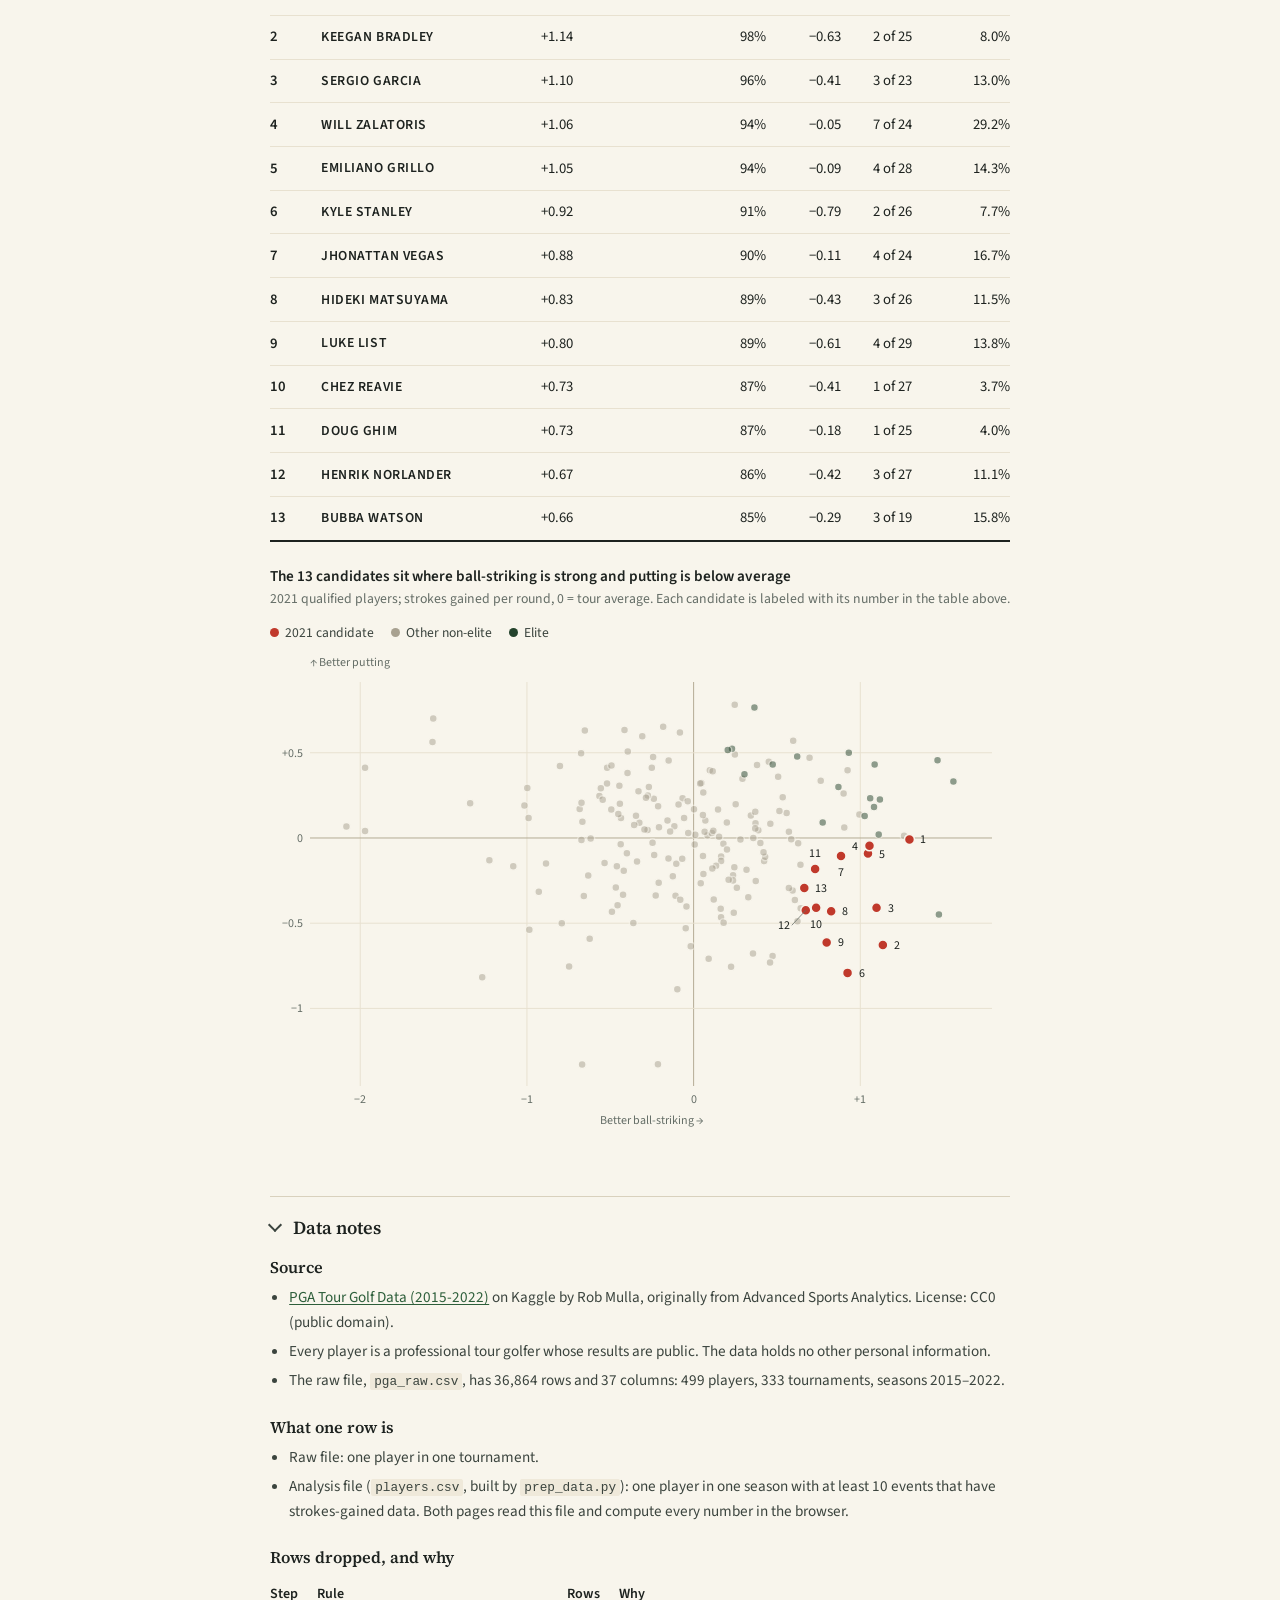
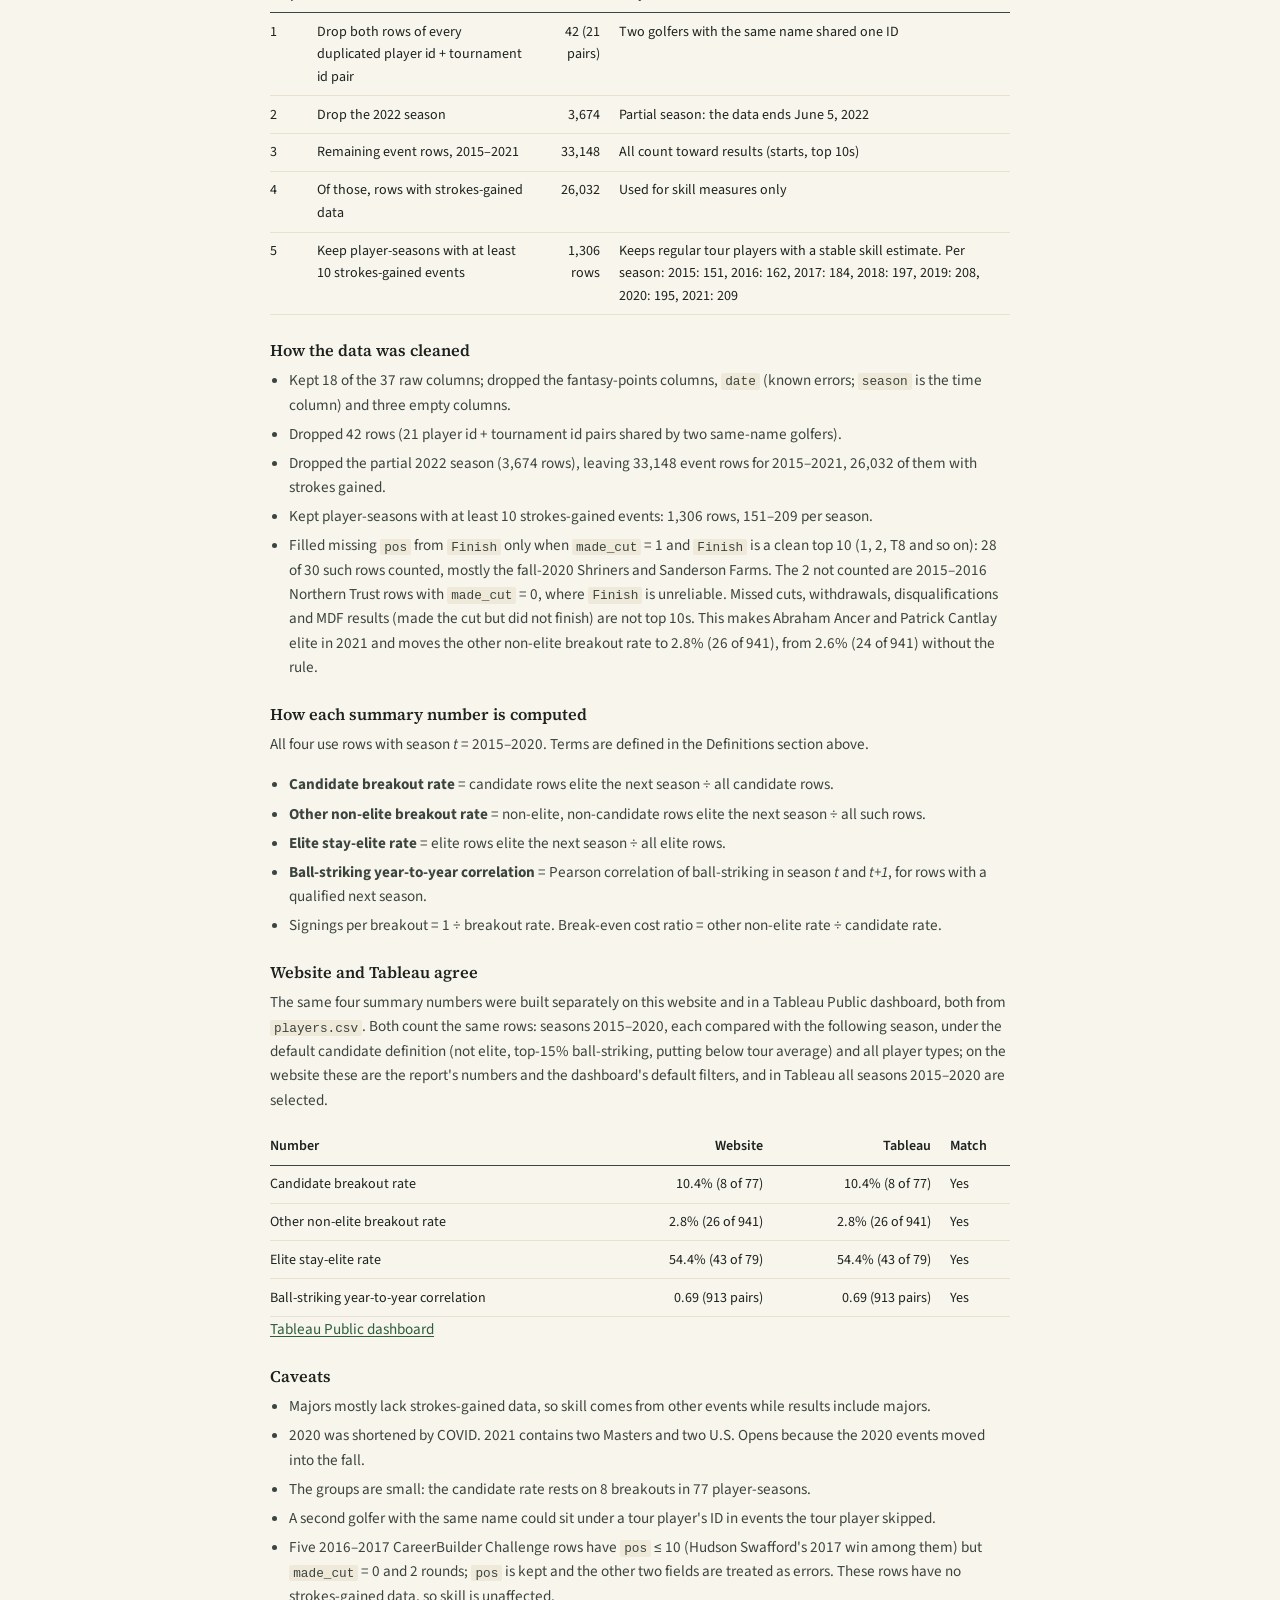
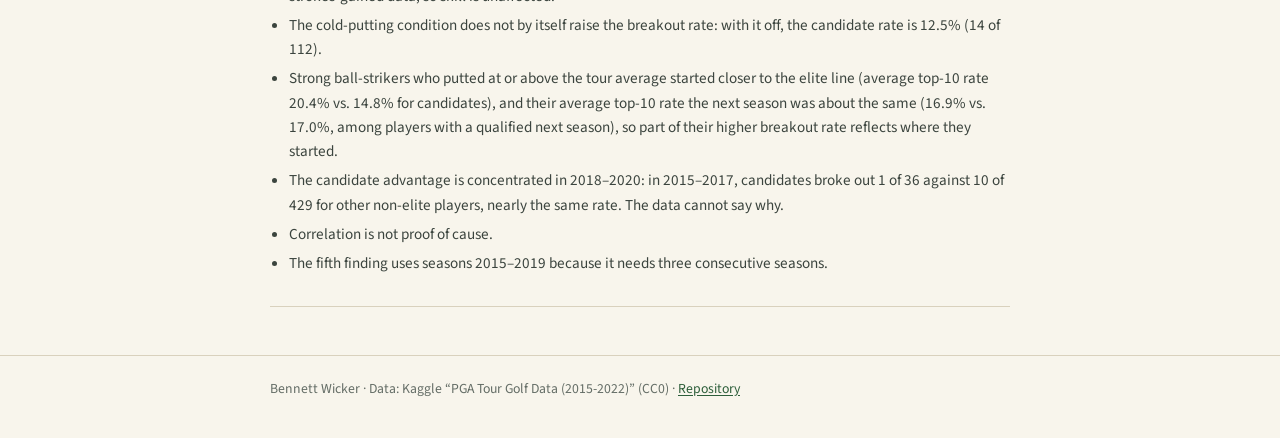
==== commit 2bf323d3: "Tighten report and dashboard wording Say that a strong ball-striker's cold putting usually improves " ====
--- a/index.html
+++ b/index.html
@@ -40,7 +40,7 @@
         <strong>Yes.</strong> Players who were not yet elite, ranked in the top 15% for ball-striking and putted below tour average
         became elite the next season at nearly four times the rate of other non-elite players:
         <span data-k="cand.rate">…</span> against <span data-k="other.rate">…</span>.
-        Ball-striking repeats from year to year and putting repeats less than ball-striking, so a cold putter on a strong ball-striker is usually temporary.
+        Ball-striking repeats from year to year and putting repeats less than ball-striking, so a strong ball-striker's cold putting usually improves the next season.
         <span class="recommend"><strong>Recommendation:</strong> when considering non-elite sponsorships, build your signing shortlist from strong ball-strikers, starting with candidates.
         It takes about <span data-k="cand.signRound">…</span> candidate signings to find one breakout (<span data-k="cand.sign">…</span>),
         against about <span data-k="other.signRound">…</span> for other non-elite players (<span data-k="other.sign">…</span>).
@@ -191,18 +191,18 @@
       <section class="finding" aria-labelledby="f5-h">
         <span class="finding-num" aria-hidden="true">5</span>
         <div>
-          <h3 id="f5-h"><span class="sr-only">Finding 5: </span>A first breakout holds less often than established elite status</h3>
-          <p>
-            Two seasons later, <span class="key" data-k="f5.b.rate">…</span> of new breakouts were still elite, against
+          <h3 id="f5-h"><span class="sr-only">Finding 5: </span>A breakout holds less often than established elite status</h3>
+          <p>
+            Two seasons later, <span class="key" data-k="f5.b.rate">…</span> of breakouts were still elite, against
             <span data-k="f5.r.rate">…</span> of players who had already been elite two years running. Expect some breakouts to fade:
-            a first elite season is less durable than a repeat one.
+            a breakout season is less durable than a repeat one.
           </p>
           <figure>
             <p class="chart-title">Still elite two seasons later</p>
-            <p class="chart-sub">Seasons measured 2015–2019. New breakouts: not elite in the season measured, elite the next season. Established: elite in both.</p>
+            <p class="chart-sub">Seasons measured 2015–2019. Breakouts: not elite in the season measured, elite the next season. Established: elite in both.</p>
             <div class="chart" id="f5-chart"></div>
           </figure>
-          <p class="behind"><b>Numbers behind it:</b> new breakouts <span data-k="f5.b.hits">…</span> of <span data-k="f5.b.n">…</span> ·
+          <p class="behind"><b>Numbers behind it:</b> breakouts <span data-k="f5.b.hits">…</span> of <span data-k="f5.b.n">…</span> ·
             established elite <span data-k="f5.r.hits">…</span> of <span data-k="f5.r.n">…</span> ·
             uses seasons 2015–2019, because the check needs two later seasons and 2022 is partial</p>
         </div>
@@ -316,8 +316,8 @@
               <span data-k="split.cold.top10">…</span> for candidates), and their average top-10 rate the next season was about the same
               (<span data-k="split.warm.next">…</span> vs. <span data-k="split.cold.next">…</span>, among players with a qualified next season),
               so part of their higher breakout rate reflects where they started.</li>
-            <li>The candidate advantage appears only in 2018–2020: in 2015–2017, candidates broke out <span data-k="per.early.cand.of">…</span>
-              against <span data-k="per.early.other.of">…</span> for other non-elite players. The data cannot say why.</li>
+            <li>The candidate advantage is concentrated in 2018–2020: in 2015–2017, candidates broke out <span data-k="per.early.cand.of">…</span>
+              against <span data-k="per.early.other.of">…</span> for other non-elite players, nearly the same rate. The data cannot say why.</li>
             <li>Correlation is not proof of cause.</li>
             <li>The fifth finding uses seasons 2015–2019 because it needs three consecutive seasons.</li>
           </ul>
